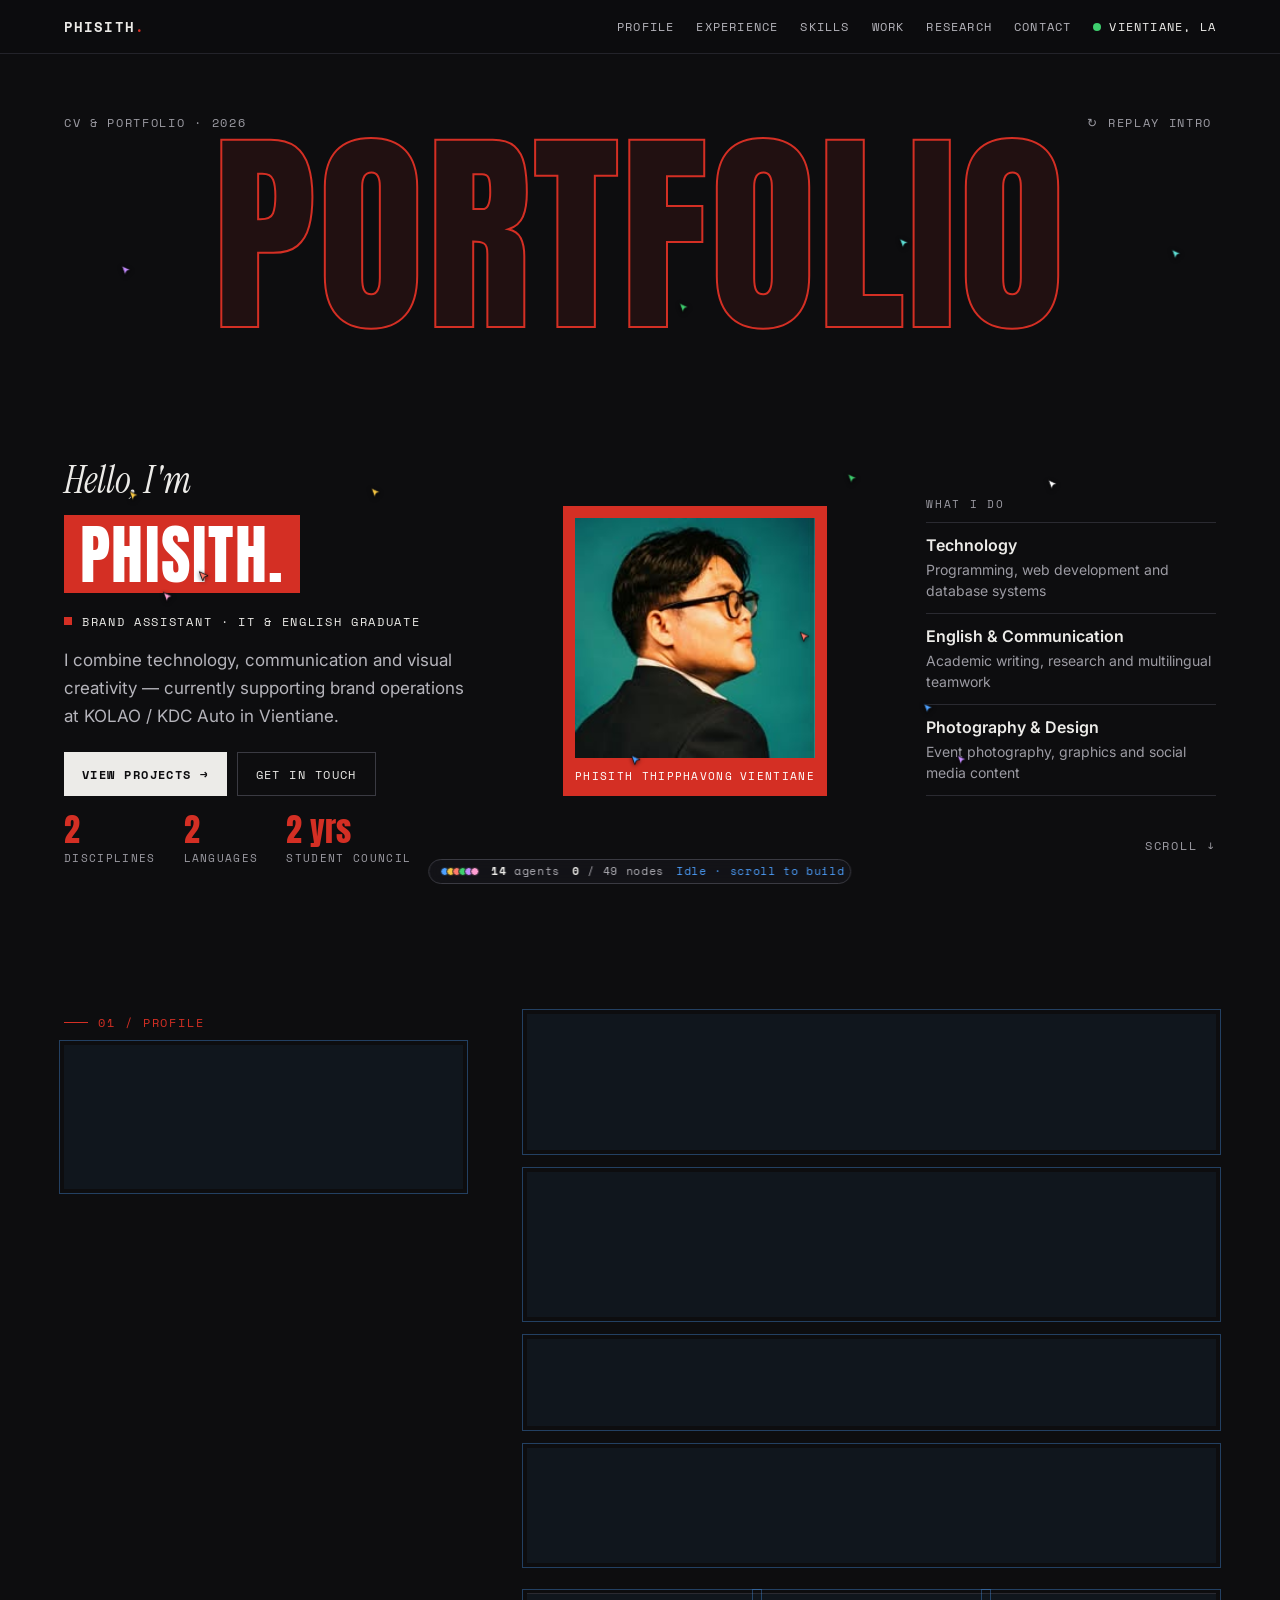
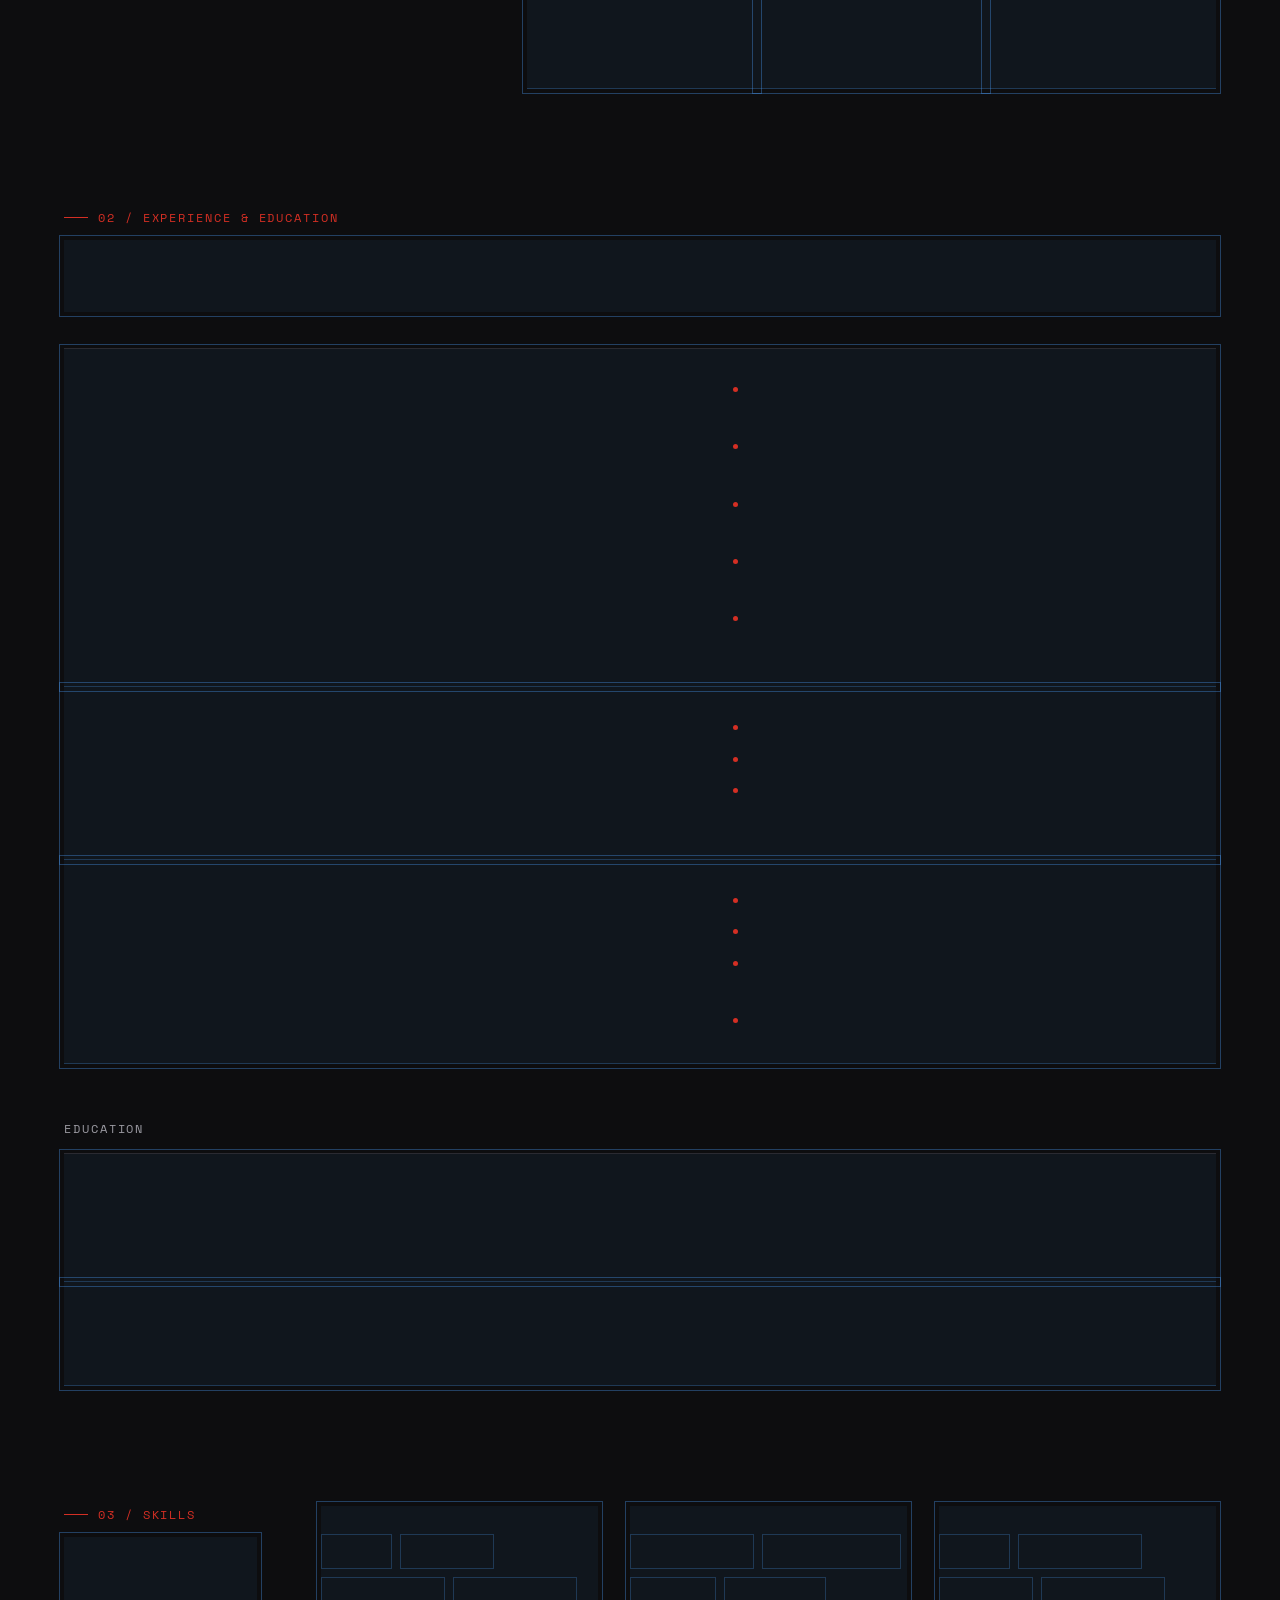
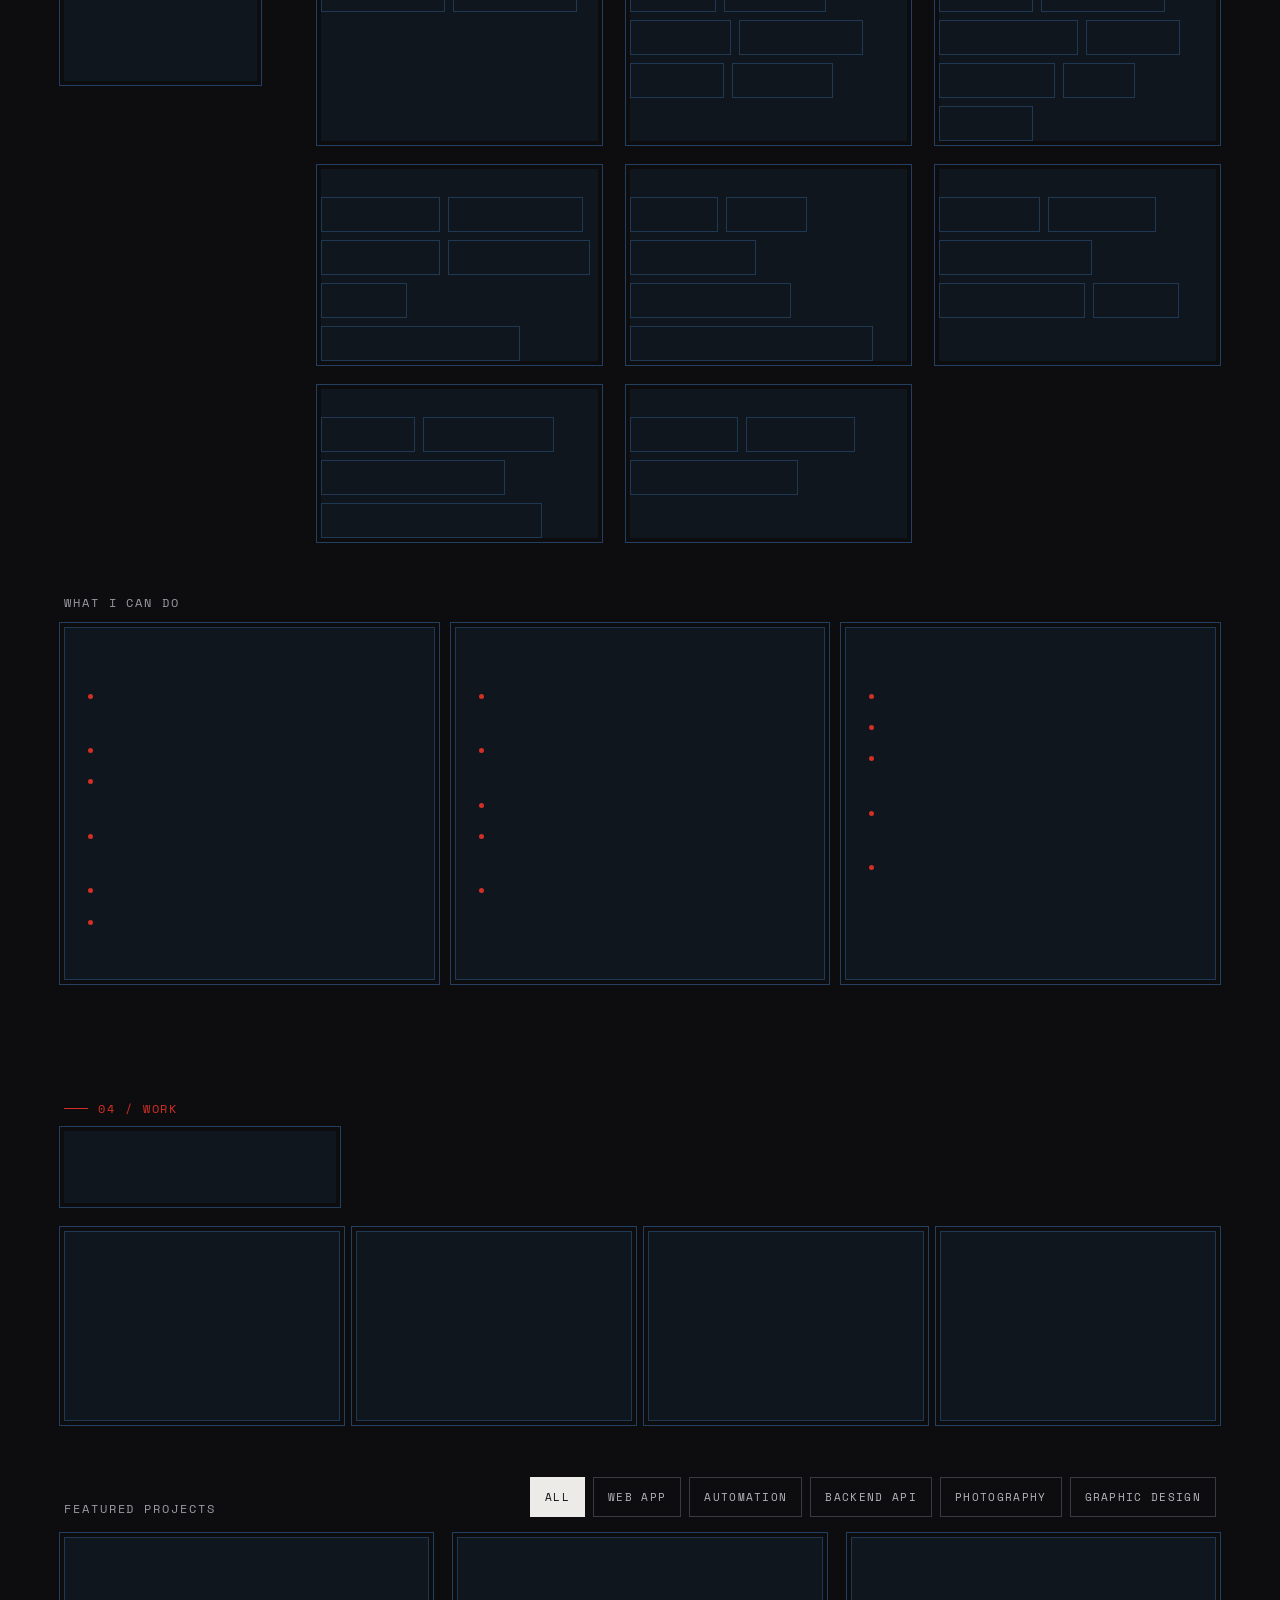
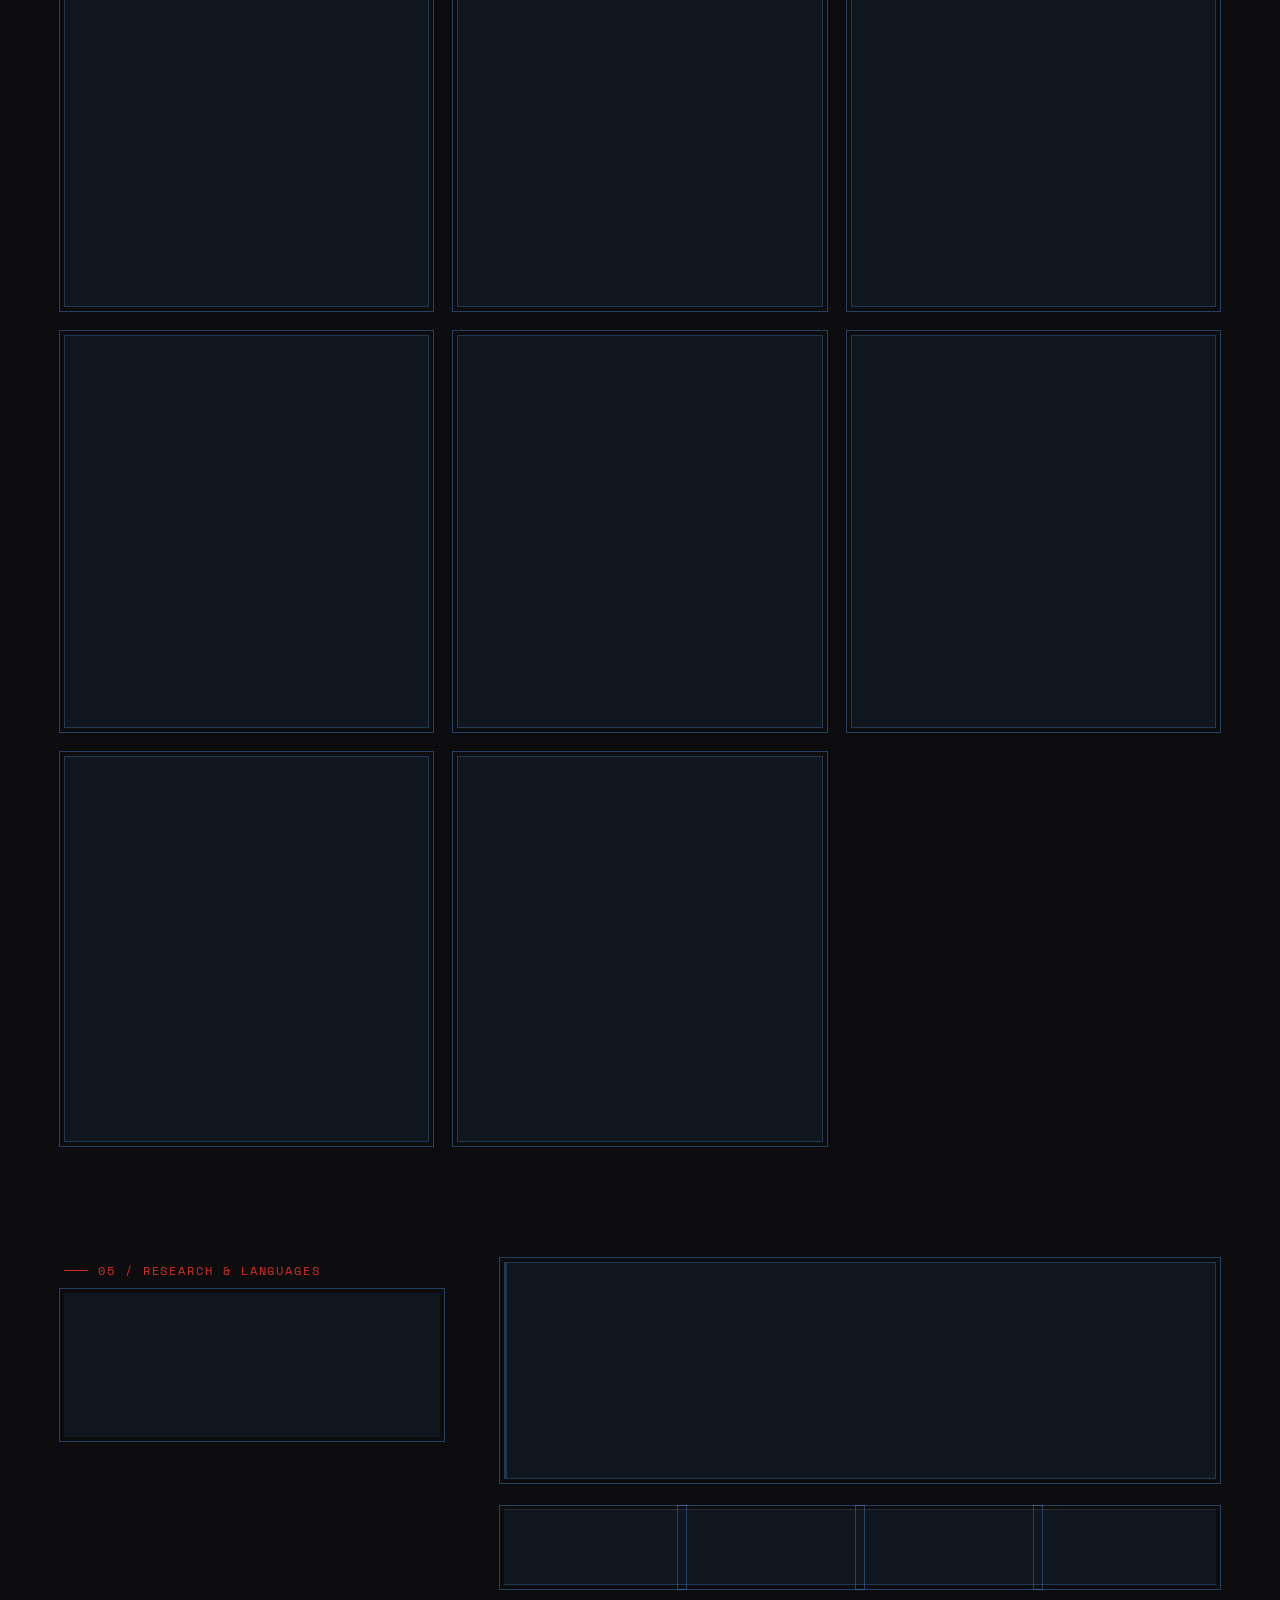
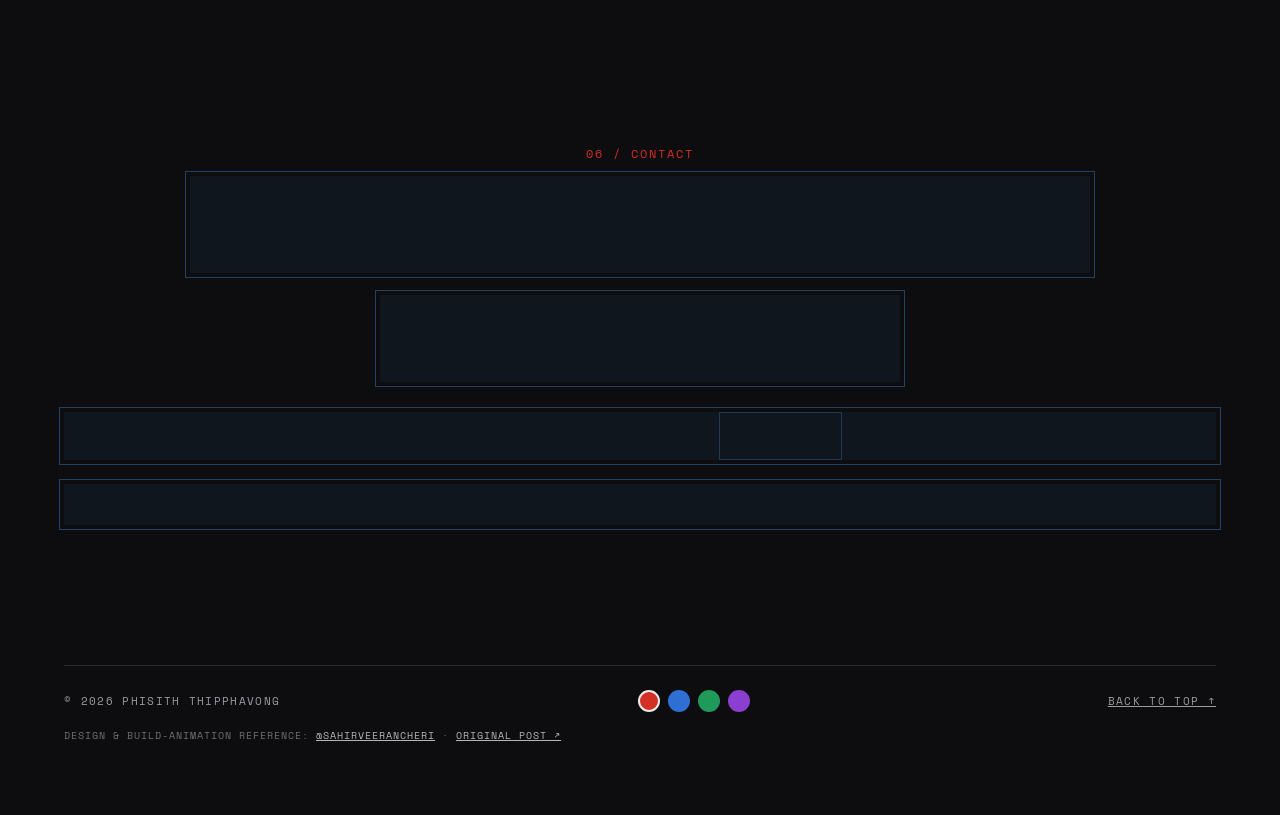
==== index.html @ 9143d172 "Add DuayChai Station POS to the developer page Live demo + GitHub buttons and a screenshot on projec" ====
<!DOCTYPE html>
<html lang="en">
<head>
<meta charset="utf-8">
<meta name="viewport" content="width=device-width, initial-scale=1">
<title>Portfolio — Phisith Thipphavong</title>
<meta name="description" content="CV and portfolio of Phisith Thipphavong — Brand Assistant at KOLAO / KDC Auto with a background in Information Technology, English (EFL), photography and graphic design.">
<link rel="canonical" href="https://kiml3ank.github.io/portfolio/">
<link rel="icon" href="images/favicon.svg" type="image/svg+xml">
<meta name="theme-color" content="#0d0d0f">
<!-- Link preview (Facebook, Instagram, Messenger, WhatsApp, LinkedIn, X) -->
<meta property="og:type" content="website">
<meta property="og:site_name" content="Phisith Thipphavong — Portfolio">
<meta property="og:title" content="Portfolio — Phisith Thipphavong">
<meta property="og:description" content="CV and portfolio of Phisith Thipphavong — Brand Assistant at KOLAO / KDC Auto with a background in Information Technology, English (EFL), photography and graphic design.">
<meta property="og:url" content="https://kiml3ank.github.io/portfolio/">
<meta property="og:image" content="https://kiml3ank.github.io/portfolio/images/og-image.jpg">
<meta property="og:image:width" content="1200">
<meta property="og:image:height" content="630">
<meta property="og:image:alt" content="Phisith Thipphavong — CV and portfolio">
<meta name="twitter:card" content="summary_large_image">
<link rel="preconnect" href="https://fonts.googleapis.com">
<link rel="preconnect" href="https://fonts.gstatic.com" crossorigin>
<link href="https://fonts.googleapis.com/css2?family=Anton&family=Instrument+Serif:ital@1&family=Inter:wght@400;500;600&family=Space+Mono:wght@400;700&display=swap" rel="stylesheet">
<link rel="stylesheet" href="css/style.css?v=4">
<link rel="stylesheet" href="css/pages.css?v=4">
<link rel="stylesheet" href="css/icons.css?v=4">
<link rel="stylesheet" href="css/build-animation.css?v=4">
</head>
<body>
<a class="skip" href="#about">Skip to content</a>

<!-- NAV -->
<nav aria-label="Sections">
  <div class="nav-in">
    <a href="#top" class="brand">PHISITH<span>.</span></a>
    <button class="menu-btn" aria-expanded="false" aria-controls="navlinks">MENU ☰</button>
    <div class="nav-links" id="navlinks">
      <a href="#about">Profile</a>
      <a href="#experience">Experience</a>
      <a href="#skills">Skills</a>
      <a href="#work">Work</a>
      <a href="#research">Research</a>
      <a href="#contact">Contact</a>
      <span class="status"><i></i>Vientiane, LA</span>
    </div>
  </div>
</nav>

<main>

<!-- HERO -->
<header id="top" class="hero" data-intro="5">
  <div class="bigword" aria-hidden="true">PORTFOLIO</div>
  <div class="loader" aria-hidden="true"><div class="ring" id="ring"></div><p>INITIALISING…</p></div>
  <div id="cursors" aria-hidden="true"></div>

  <div class="hero-top">
    <span>CV &amp; PORTFOLIO · <span id="year">[YEAR]</span></span>
    <button type="button" class="ghost-btn" id="replay">↻ REPLAY INTRO</button>
  </div>

  <div class="hero-grid">
    <div class="col-intro">
      <div class="sketch" aria-hidden="true"><b>Intro · 400 × auto</b><i></i><i></i><i></i><i></i></div>
      <div class="intro">
        <p class="hello">Hello, I'm</p>
        <h1>Phisith.</h1>
        <p class="role"><i></i>BRAND ASSISTANT · IT &amp; ENGLISH GRADUATE</p>
        <p class="lede">I combine technology, communication and visual creativity — currently supporting brand operations at KOLAO / KDC Auto in Vientiane.</p>
        <div class="btns">
          <a href="#work" class="btn btn-solid">VIEW PROJECTS →</a>
          <a href="#contact" class="btn btn-line">GET IN TOUCH</a>
        </div>
      </div>
    </div>

    <div class="col-photo">
      <div class="sketch" aria-hidden="true"><b>Portrait · 4:5</b><i></i><i></i><i></i><i></i></div>
      <div class="photo">
        <!-- Portrait: images/me.jpg. With JavaScript on, the 5 strips become slices of this photo and slide in to assemble it. -->
        <div class="photo-frame">
          <img src="images/me.jpg" alt="Portrait of Phisith Thipphavong" width="206" height="206">
          <div class="strip" style="top:0%;transition-delay:0s"></div>
          <div class="strip" style="top:20%;transition-delay:.07s"></div>
          <div class="strip" style="top:40%;transition-delay:.14s"></div>
          <div class="strip" style="top:60%;transition-delay:.21s"></div>
          <div class="strip" style="top:80%;transition-delay:.28s"></div>
          <span class="photo-label">PHISITH</span>
        </div>
        <p class="photo-cap"><span>PHISITH THIPPHAVONG</span><span>VIENTIANE</span></p>
      </div>
    </div>

    <div class="col-side">
      <div class="sketch" aria-hidden="true"><b>Disciplines · 3</b><i></i><i></i><i></i><i></i></div>
      <div class="side">
        <p class="kicker">WHAT I DO</p>
        <div class="svc"><p>Technology</p><p>Programming, web development and database systems</p></div>
        <div class="svc"><p>English &amp; Communication</p><p>Academic writing, research and multilingual teamwork</p></div>
        <div class="svc"><p>Photography &amp; Design</p><p>Event photography, graphics and social media content</p></div>
      </div>
    </div>
  </div>

  <div class="ticker">
    <div class="stats">
      <div><b data-count="3">3</b><span>DISCIPLINES</span></div>
      <div><b data-count="4">4</b><span>LANGUAGES</span></div>
      <div><b data-count="3" data-suffix=" yrs">3 yrs</b><span>STUDENT COUNCIL</span></div>
    </div>
    <a href="#about" class="scroll">SCROLL ↓</a>
  </div>
</header>

<!-- 01 PROFILE -->
<section id="about">
  <div class="frame" aria-hidden="true"><b>Building · Profile</b></div>
  <div class="split">
    <div>
      <p class="eyebrow"><i></i>01 / PROFILE</p>
      <h2>Professional<br>profile</h2>
    </div>
    <div class="about-body">
      <p class="bi big">A multidisciplinary graduate with an academic background in Information Technology and English as a Foreign Language (EFL), combining technical knowledge, communication abilities and creative skills.</p>
      <p class="bi small">I have knowledge and practical experience in programming, web development, database management and software technologies, alongside experience in brand operations, business reporting and cross-departmental coordination. I'm currently a Brand Assistant at KOLAO / KDC Auto, supporting brand activities, report preparation, promotional campaigns and departmental communication.</p>
      <p class="bi small">I'm driven by curiosity and a desire to keep discovering new paths. From student council work to an international internship in Vietnam, I thrive in new environments and I'm open to new roles and challenges beyond traditional IT paths.</p>
      <p class="bi small">I'm also experienced in photography, graphic design and digital content creation through university student organisation work. Adaptable, analytical, creative and detail-oriented, I bring technology, communication and visual creativity together to support organisational goals and business development.</p>
      <div class="facts">
        <div class="bi"><p>BASED IN</p><p>Vientiane, Laos</p></div>
        <div class="bi"><p>LANGUAGES</p><p>Lao · Thai · English · Vietnamese</p></div>
        <div class="bi"><p>CURRENTLY</p><p>Brand Assistant, KOLAO</p></div>
      </div>
    </div>
  </div>
</section>

<!-- 02 EXPERIENCE & EDUCATION -->
<section id="experience">
  <div class="frame" aria-hidden="true"><b>Building · Experience</b></div>
  <p class="eyebrow"><i></i>02 / EXPERIENCE &amp; EDUCATION</p>
  <h2>Experience</h2>
  <div class="jobs">
    <article class="bi job">
      <p class="when">OCT 2026 — NOW</p>
      <div><h3>Brand Assistant</h3><p class="place">KOLAO / KDC Auto · City T2, Vientiane</p></div>
      <ul class="note">
        <li>Prepare brand reports, Excel spreadsheets and business documentation to support department operations.</li>
        <li>Coordinate with sales teams and other departments to support brand-related activities.</li>
        <li>Help plan and run promotional activities, marketing campaigns and brand events.</li>
        <li>Support cross-functional collaboration so department activities run smoothly.</li>
        <li>Organise and maintain brand information for reporting and daily operations.</li>
      </ul>
    </article>
    <article class="bi job">
      <p class="when">FEB 2026 — APR 2026<br>3 MONTHS</p>
      <div><h3>F&amp;B Intern — Waiter</h3><p class="place">F&amp;B Department · Meliá Vinpearl Quang Binh, Vietnam</p></div>
      <ul class="note">
        <li>Assisted with daily restaurant and buffet operations.</li>
        <li>Worked with team members during busy service periods.</li>
        <li>Communicated with customers and supported day-to-day operations.</li>
      </ul>
    </article>
    <article class="bi job">
      <p class="when">2023 — 2026</p>
      <div><h3>Media Team — Student Council</h3><p class="place">Quang Binh University</p></div>
      <ul class="note">
        <li>Took part in Student Council activities for three years.</li>
        <li>Photographed university events and activities.</li>
        <li>Designed graphics and posts for the Student Council Facebook page.</li>
        <li>Worked with other members to prepare content for students.</li>
      </ul>
    </article>
  </div>

  <p class="sub-eyebrow">EDUCATION</p>
  <div class="jobs">
    <article class="bi job">
      <p class="when">2022 — 2026</p>
      <div><h3>Bachelor of English as a Foreign Language</h3><p class="place">Quang Binh University · GPA 3.35</p></div>
      <p class="note">English communication, academic writing, research and presentation. Graduation thesis on willingness to communicate and classroom interaction.</p>
    </article>
    <article class="bi job">
      <p class="when">2023 — 2027</p>
      <div><h3>Bachelor of Information Technology (IT)</h3><p class="place">Quang Binh University · in progress</p></div>
      <p class="note">Software development, programming, web technologies and database systems.</p>
    </article>
  </div>
</section>

<!-- 03 SKILLS (no levels — just what I know and can do) -->
<section id="skills">
  <div class="frame" aria-hidden="true"><b>Building · Skills</b></div>
  <div class="split">
    <div>
      <p class="eyebrow"><i></i>03 / SKILLS</p>
      <h2>What I<br>know</h2>
    </div>
    <div class="skill-groups">
      <div class="bi sgroup" data-label="skills"><p class="sg-title">PROGRAMMING</p><div class="chips"><span data-icon="cpp">C++</span><span data-icon="python">Python</span><span data-icon="javascript">JavaScript</span><span data-icon="typescript">TypeScript</span></div></div>
      <div class="bi sgroup" data-label="skills"><p class="sg-title">WEB DEVELOPMENT</p><div class="chips"><span data-icon="html">HTML / CSS</span><span data-icon="tailwind">Tailwind CSS</span><span data-icon="react">React</span><span data-icon="next">Next.js</span><span data-icon="node">Node.js</span><span data-icon="express">Express.js</span><span data-icon="django">Django</span><span data-icon="fastapi">FastAPI</span></div></div>
      <div class="bi sgroup" data-label="skills"><p class="sg-title">DATABASE &amp; TOOLS</p><div class="chips"><span data-icon="db">SQL</span><span data-icon="postgresql">PostgreSQL</span><span data-icon="prisma">Prisma</span><span data-icon="sqlalchemy">SQLAlchemy</span><span data-icon="github">Git / GitHub</span><span data-icon="docker">Docker</span><span data-icon="api">REST APIs</span><span data-icon="jwt">JWT</span><span data-icon="pytest">pytest</span></div></div>
      <div class="bi sgroup" data-label="skills"><p class="sg-title">CREATIVE</p><div class="chips"><span data-badge="Ps" style="--brand:#31a8ff">Photoshop</span><span data-badge="Ai" style="--brand:#ff9a00">Illustrator</span><span data-badge="Lr" style="--brand:#31a8ff">Lightroom</span><span data-badge="Pr" style="--brand:#9999ff">Premiere Pro</span><span data-icon="canva">Canva</span><span data-icon="camera">Photography / camera</span></div></div>
      <div class="bi sgroup" data-label="skills"><p class="sg-title">OFFICE &amp; BUSINESS</p><div class="chips"><span data-badge="X" style="--brand:#21a366">Excel</span><span data-badge="W" style="--brand:#2b7cd3">Word</span><span data-badge="P" style="--brand:#d35230">PowerPoint</span><span data-icon="chart">Brand reporting</span><span data-icon="python">Report automation (Python)</span></div></div>
      <div class="bi sgroup" data-label="skills"><p class="sg-title">PEOPLE &amp; BUSINESS</p><div class="chips"><span>Management</span><span>Negotiation</span><span>Critical thinking</span><span>Customer service</span><span>Teamwork</span></div></div>
      <div class="bi sgroup" data-label="skills"><p class="sg-title">AI TOOLS</p><div class="chips"><span data-icon="claude">Claude</span><span data-icon="claude">Claude Code</span><span data-icon="ai">Prompt engineering</span><span data-icon="ai">AI-assisted development</span></div></div>
      <div class="bi sgroup" data-label="skills"><p class="sg-title">INTERESTS</p><div class="chips"><span>POS systems</span><span>ERP systems</span><span>Business automation</span></div></div>
    </div>
  </div>

  <p class="sub-eyebrow">WHAT I CAN DO</p>
  <div class="cando">
    <div class="bi" data-label="list">
      <h3>Technology</h3>
      <ul>
        <li>Build frontend and backend web applications</li>
        <li>Design databases and write SQL queries</li>
        <li>Work with client-server architecture and REST APIs</li>
        <li>Plan applications, design features and solve problems</li>
        <li>Apply technology to business operations</li>
        <li>Use AI tools (Claude, Claude Code) to plan, build and review code</li>
      </ul>
    </div>
    <div class="bi" data-label="list">
      <h3>English &amp; Communication</h3>
      <ul>
        <li>Communicate clearly in English, in speech and in writing</li>
        <li>Do academic writing, research and information analysis</li>
        <li>Present and report on findings</li>
        <li>Write English documentation and professional correspondence</li>
        <li>Work across cultures and teams</li>
      </ul>
    </div>
    <div class="bi" data-label="list">
      <h3>Photography &amp; Design</h3>
      <ul>
        <li>Photograph events and activities</li>
        <li>Compose and frame shots that tell a story</li>
        <li>Design graphics for social media and promotions</li>
        <li>Create digital content and visual communication</li>
        <li>Edit and post-process photos</li>
      </ul>
    </div>
  </div>
</section>

<!-- 04 WORK: links to the work pages + featured projects (edit in js/content.js) -->
<section id="work">
  <div class="frame" aria-hidden="true"><b>Building · Work</b></div>
  <div class="work-head">
    <div>
      <p class="eyebrow"><i></i>04 / WORK</p>
      <h2>My work</h2>
    </div>
  </div>
  <div class="areas">
    <a class="bi area" href="dev.html" data-label="page"><span class="area-num">01</span><b>Developer</b><span class="area-note">Web apps, APIs &amp; automation</span><span class="area-go">OPEN PAGE →</span></a>
    <a class="bi area" href="graphic.html" data-label="page"><span class="area-num">02</span><b>Graphic design</b><span class="area-note">Social media graphics &amp; posts</span><span class="area-go">OPEN PAGE →</span></a>
    <a class="bi area" href="photography.html" data-label="page"><span class="area-num">03</span><b>Photography</b><span class="area-note">Events, people &amp; activities</span><span class="area-go">OPEN PAGE →</span></a>
    <a class="bi area" href="barista.html" data-label="page"><span class="area-num">04</span><b>Barista</b><span class="area-note">Coffee &amp; drinks</span><span class="area-go">OPEN PAGE →</span></a>
  </div>
  <div class="work-head work-head-sub">
    <p class="sub-eyebrow">FEATURED PROJECTS</p>
    <div class="filters" role="group" aria-label="Filter projects" id="filters"></div>
  </div>
  <div class="projects" id="projects"></div>
</section>

<!-- 05 RESEARCH & LANGUAGES -->
<section id="research">
  <div class="frame" aria-hidden="true"><b>Building · Research</b></div>
  <div class="split">
    <div>
      <p class="eyebrow"><i></i>05 / RESEARCH &amp; LANGUAGES</p>
      <h2>Research<br>&amp; languages</h2>
    </div>
    <div class="about-body">
      <article class="bi thesis" data-label="research">
        <p class="sg-title">UNDERGRADUATE RESEARCH · QUANG BINH UNIVERSITY</p>
        <h3>An Investigation into the Relationship between Willingness to Communicate and Classroom Interaction among English-majored Students at Quang Binh University</h3>
        <p>Research focus: English communication, student participation and classroom interaction.</p>
      </article>
      <div class="facts langs">
        <div class="bi"><p>LAO</p><p>Native</p></div>
        <div class="bi"><p>THAI</p><p>Fluent</p></div>
        <div class="bi"><p>ENGLISH</p><p>Conversational</p></div>
        <div class="bi"><p>VIETNAMESE</p><p>Conversational</p></div>
      </div>
    </div>
  </div>
</section>

<!-- 06 CONTACT -->
<section id="contact" class="contact">
  <div class="frame" aria-hidden="true"><b>Building · Contact</b></div>
  <p class="eyebrow">06 / CONTACT</p>
  <h2>Let's work <span class="hl">together</span></h2>
  <p class="bi lead">Open to roles and projects in technology, brand and communication, creative work and hospitality. I'd love to hear from you.</p>
  <div class="mail-row bi" data-label="cta">
    <a class="mail" id="mail" href="mailto:Kimbank258@gmail.com">
      <svg aria-hidden="true" width="18" height="18" viewBox="0 0 24 24" fill="none" stroke="currentColor" stroke-width="2" stroke-linecap="round" stroke-linejoin="round"><rect x="3" y="5" width="18" height="14" rx="2"/><path d="M3 7l9 6 9-6"/></svg>
      <span class="mail-text">KIMBANK258@GMAIL.COM</span></a>
    <button type="button" class="copy" id="copy">COPY EMAIL</button>
  </div>
  <div class="bi socials">
    <a href="tel:+8562098308033">+856 20 9830 8033</a>
    <a href="https://github.com/Kiml3ank" target="_blank" rel="noopener">GITHUB ↗</a>
  </div>
</section>

<footer>
  <span>© <span class="yr">[YEAR]</span> PHISITH THIPPHAVONG</span>
  <div class="swatches" role="group" aria-label="Accent colour" id="swatches"></div>
  <a href="#top">BACK TO TOP ↑</a>
  <p class="credit">Design &amp; build-animation reference:
    <a href="https://www.instagram.com/sahirveerancheri/" target="_blank" rel="noopener">@sahirveerancheri</a> ·
    <a href="https://www.instagram.com/p/DfWWldaTQTz/" target="_blank" rel="noopener">original post ↗</a></p>
</footer>
</main>

<dialog id="modal" aria-labelledby="m-title">
  <button class="modal-close" id="m-close" aria-label="Close">✕</button>
  <div class="thumb modal-thumb" id="m-thumb">[PROJECT IMAGE]</div>
  <div class="modal-body">
    <span class="kind mono" id="m-kind" style="font-size:11px;letter-spacing:.12em;color:var(--muted)"></span>
    <h3 id="m-title"></h3>
    <p id="m-desc"></p>
    <div class="chips m-stack" id="m-stack"></div>
    <a class="btn btn-line" id="m-link" href="#" target="_blank" rel="noopener">VIEW PROJECT ↗</a>
  </div>
</dialog>

<div class="toast" id="toast" role="status" aria-live="polite"></div>

<script src="js/content.js?v=4" defer></script>
<script src="js/main.js?v=4" defer></script>
</body>
</html>
---- css/style.css ----
/* Site styles: layout, typography, hero intro, sections, modal */
:root{
  --accent:#d42f24;
  --bg:#0d0d0f; --bg-2:#141418; --bg-3:#1d1d23;
  --line:#2a2a31; --line-2:#23232a; --line-3:#3a3a42;
  --text:#ecebe8; --text-2:#b5b4bb; --muted:#9c9ba3;
  --blue:#4ea1ff; --yellow:#f5c542;
  --mono:'Space Mono',ui-monospace,monospace;
  --display:'Anton','Impact',sans-serif;
  --serif:'Instrument Serif',Georgia,serif;
  --ease:cubic-bezier(.2,.8,.2,1);
}
*{box-sizing:border-box}
html{scroll-behavior:smooth}
body{margin:0;background:var(--bg);color:var(--text);font-family:'Inter',system-ui,sans-serif;overflow-x:hidden;-webkit-font-smoothing:antialiased}
a{color:var(--text)} a:hover{color:#fff}
:focus-visible{outline:2px solid var(--blue);outline-offset:3px}
.mono{font-family:var(--mono)}
.skip{position:absolute;left:-9999px;top:8px;z-index:100;background:var(--text);color:var(--bg);padding:10px 14px;font-family:var(--mono);font-size:12px}
.skip:focus{left:12px}

@keyframes spin{to{transform:rotate(360deg)}}
@keyframes blink{50%{opacity:.25}}

/* ---------- NAV ---------- */
nav{position:sticky;top:0;z-index:50;background:rgba(13,13,15,.85);backdrop-filter:blur(10px);-webkit-backdrop-filter:blur(10px);border-bottom:1px solid var(--line-2)}
.nav-in{max-width:1200px;margin:0 auto;padding:4px 24px;display:flex;justify-content:space-between;align-items:center;gap:4px 20px}
.brand{font-family:var(--mono);font-size:14px;font-weight:700;letter-spacing:.08em;text-decoration:none;padding:12px 0}
.brand span{color:var(--accent)}
.nav-links{display:flex;align-items:center;gap:0 22px;font-family:var(--mono);font-size:12px;letter-spacing:.1em;text-transform:uppercase}
.nav-links a{padding:12px 0;text-decoration:none;color:var(--text-2);border-bottom:1px solid transparent;transition:color .2s,border-color .2s}
.nav-links a.active{color:var(--text);border-bottom-color:var(--accent)}
.status{display:inline-flex;align-items:center;gap:8px;color:var(--text)}
.status i{width:8px;height:8px;border-radius:50%;background:#3ecf6e;animation:blink 1.6s ease-in-out infinite}
.menu-btn{display:none;min-height:44px;background:none;border:0;color:var(--text);font-family:var(--mono);font-size:12px;letter-spacing:.12em;cursor:pointer;padding:8px 0}
@media (max-width:760px){
  .menu-btn{display:block}
  .nav-links{display:none;position:absolute;left:0;right:0;top:100%;flex-direction:column;align-items:flex-start;gap:0;padding:8px 24px 16px;background:rgba(13,13,15,.97);border-bottom:1px solid var(--line-2)}
  .nav-links.open{display:flex}
  .nav-links a{width:100%}
  .status{padding:12px 0}
}

main{max-width:1200px;margin:0 auto;padding:0 24px 72px;display:flex;flex-direction:column;gap:120px}
@media (max-width:600px){main{padding:0 16px 56px;gap:88px}.nav-in{padding:4px 16px}}

/* ---------- HERO ---------- */
.hero{position:relative;min-height:clamp(600px,calc(100vh - 60px),900px);margin:0 -24px;padding:28px 24px;display:flex;flex-direction:column;gap:18px;overflow:hidden;background:var(--bg);transition:background-color .7s ease}
@media (max-width:600px){.hero{margin:0 -16px;padding:28px 16px}}
.hero[data-intro="2"]{background:#1c1c21}
.bigword{position:absolute;top:84px;left:0;right:0;text-align:center;font-family:var(--display);font-size:clamp(88px,17vw,250px);line-height:.9;letter-spacing:.01em;color:rgba(212,47,36,.10);-webkit-text-stroke:2px var(--accent);pointer-events:none;transition:opacity .9s ease,transform 1s var(--ease)}
.loader{position:absolute;inset:0;z-index:5;background:var(--bg);display:flex;flex-direction:column;gap:22px;align-items:center;justify-content:center;transition:opacity .5s ease;pointer-events:none;opacity:0}
.hero[data-intro="0"] .loader,.hero[data-intro="1"] .loader{opacity:1}
.ring{position:relative;width:2px;height:2px;animation:spin 2.4s linear infinite}
.ring span{position:absolute;left:-3px;top:-3px;width:6px;height:6px;border-radius:50%;transition:transform 1s var(--ease)}
.loader p{font-family:var(--mono);font-size:12px;letter-spacing:.2em;color:var(--muted);margin:40px 0 0}
.cursor{position:absolute;z-index:6;display:flex;align-items:flex-start;gap:2px;pointer-events:none;opacity:0;transition:left .7s var(--ease),top .7s var(--ease),opacity .3s ease}
.hero[data-intro="2"] .cursor,.hero[data-intro="3"] .cursor,.hero[data-intro="4"] .cursor{opacity:1}
.cursor span{margin-top:11px;font-family:var(--mono);font-size:10px;letter-spacing:.06em;color:var(--bg);padding:2px 6px;border-radius:3px}
.hero-top{position:relative;z-index:3;display:flex;justify-content:space-between;align-items:center;gap:12px;flex-wrap:wrap;font-family:var(--mono);font-size:12px;letter-spacing:.14em;color:var(--muted)}
.ghost-btn{min-height:44px;font-family:var(--mono);font-size:12px;letter-spacing:.14em;background:transparent;color:var(--muted);border:0;padding:8px 4px;cursor:pointer}
.ghost-btn:hover{color:var(--text)}
.hero-grid{position:relative;flex:1 1 auto;display:flex;flex-wrap:wrap;gap:32px 40px;align-items:flex-end;justify-content:space-between;padding-top:clamp(96px,calc(15.3vw + 18px),246px)}
.sketch{position:absolute;inset:-10px;z-index:2;border:1.5px solid var(--blue);background:rgba(78,161,255,.06);pointer-events:none;opacity:0;transition:opacity .5s ease}
.hero[data-intro="2"] .sketch,.hero[data-intro="3"] .sketch,.hero[data-intro="4"] .sketch{opacity:1}
.sketch>b{position:absolute;top:-20px;left:-1px;font:400 10px/1.4 var(--mono);letter-spacing:.08em;background:var(--blue);color:var(--bg);padding:2px 6px}
.sketch>i{position:absolute;width:7px;height:7px;background:var(--bg);border:1.5px solid var(--blue)}
.sketch>i:nth-of-type(1){left:-5px;top:-5px}.sketch>i:nth-of-type(2){right:-5px;top:-5px}
.sketch>i:nth-of-type(3){left:-5px;bottom:-5px}.sketch>i:nth-of-type(4){right:-5px;bottom:-5px}
.col-intro{position:relative;flex:1 1 300px;min-width:0;max-width:400px}
.col-photo{position:relative;flex:0 1 264px;min-width:220px;margin:0 auto}
.col-side{position:relative;flex:1 1 230px;min-width:0;max-width:290px}
.intro{display:flex;flex-direction:column;gap:16px;transition:opacity .7s ease,transform .8s var(--ease)}
.hello{margin:0;font-family:var(--serif);font-style:italic;font-size:38px;line-height:1}
h1{margin:0;align-self:flex-start;font-family:var(--display);font-weight:400;font-size:clamp(40px,5vw,64px);line-height:1;letter-spacing:.02em;text-transform:uppercase;background:var(--accent);color:#fff;padding:8px 16px 6px;transition:clip-path .9s steps(14) .15s}
.role{margin:4px 0 0;display:flex;align-items:center;gap:10px;font-family:var(--mono);font-size:12px;letter-spacing:.14em}
.role i{width:8px;height:8px;background:var(--accent)}
.lede{margin:0;font-size:17px;line-height:1.65;color:var(--text-2)}
.btns{display:flex;flex-wrap:wrap;gap:10px;margin-top:6px}
.btn{display:inline-flex;align-items:center;gap:8px;min-height:44px;font-family:var(--mono);font-size:12px;letter-spacing:.12em;text-decoration:none;padding:10px 18px;transition:transform .2s ease,background-color .2s}
.btn:hover{transform:translateY(-2px)}
.btn-solid{background:var(--text);color:var(--bg);font-weight:700}.btn-solid:hover{color:var(--bg);background:#fff}
.btn-line{color:var(--text);border:1px solid var(--line-3)}.btn-line:hover{border-color:var(--text)}
.photo{position:relative;background:var(--accent);padding:12px;transition:opacity .4s ease,transform .7s cubic-bezier(.34,1.4,.64,1)}
.photo-frame{position:relative;aspect-ratio:1/1;overflow:hidden;background:var(--bg-3)} /* square = same shape as the portrait, so no part is cropped */
.photo-frame img{position:absolute;inset:0;width:100%;height:100%;object-fit:cover;object-position:60% 20%}
.strip{position:absolute;left:0;right:0;height:20.5%;background:#1a1a1f;background-image:repeating-linear-gradient(45deg,rgba(255,255,255,.03) 0 10px,transparent 10px 20px);transition:transform .6s var(--ease),opacity .4s ease}
.photo-label{position:absolute;inset:0;display:flex;align-items:center;justify-content:center;font-family:var(--mono);font-size:12px;letter-spacing:.12em;color:var(--muted);transition:opacity .4s ease .6s}
.photo-cap{margin:10px 0 0;display:flex;justify-content:space-between;font-family:var(--mono);font-size:11px;letter-spacing:.12em;color:#fff}
.side{transition:opacity .7s ease,transform .8s var(--ease)}
.kicker{margin:0 0 10px;font-family:var(--mono);font-size:11px;letter-spacing:.16em;color:var(--muted)}
.svc{border-top:1px solid var(--line);padding:12px 0}.svc:last-child{border-bottom:1px solid var(--line)}
.svc p{margin:0;font-size:16px;font-weight:600}.svc p+p{margin-top:4px;font-size:14px;line-height:1.5;color:var(--muted);font-weight:400}
.ticker{position:relative;display:flex;flex-wrap:wrap;justify-content:space-between;align-items:flex-end;gap:16px;transition:opacity .7s ease .2s,transform .8s var(--ease) .2s}
.stats{display:flex;flex-wrap:wrap;gap:28px}
.stats b{display:block;font-family:var(--display);font-weight:400;font-size:32px;line-height:1;color:var(--accent)}
.stats span{display:block;margin-top:4px;font-family:var(--mono);font-size:11px;letter-spacing:.12em;color:var(--muted)}
.scroll{font-family:var(--mono);font-size:12px;letter-spacing:.16em;color:var(--muted);text-decoration:none;padding:12px 0}

/* intro hidden states (stages 0..5) */
.hero:not([data-intro="3"]):not([data-intro="4"]):not([data-intro="5"]) .bigword{opacity:0;transform:translateY(70px)}
.hero:not([data-intro="3"]):not([data-intro="4"]):not([data-intro="5"]) .intro{opacity:0;transform:translateY(20px)}
.hero:not([data-intro="3"]):not([data-intro="4"]):not([data-intro="5"]) h1{clip-path:inset(0 100% 0 0)}
.hero:not([data-intro="4"]):not([data-intro="5"]) .photo{opacity:0;transform:scale(.96)}
.hero:not([data-intro="4"]):not([data-intro="5"]) .photo-label{opacity:0}
.hero:not([data-intro="4"]):not([data-intro="5"]) .strip{opacity:0}
.hero:not([data-intro="4"]):not([data-intro="5"]) .strip:nth-child(odd){transform:translateX(-110%)}
.hero:not([data-intro="4"]):not([data-intro="5"]) .strip:nth-child(even){transform:translateX(110%)}
.hero:not([data-intro="5"]) .side{opacity:0;transform:translateX(24px)}
.hero:not([data-intro="5"]) .ticker{opacity:0;transform:translateY(16px)}
/* photo set: the strips are slices of the photo (set by main.js), the <img> stays for screen readers */
.photo-frame.has-img img{opacity:0}
.photo-frame.has-img .photo-label{display:none}
.photo-frame.has-img .strip{background-color:transparent;background-repeat:no-repeat}

.eyebrow{margin:0 0 14px;display:flex;align-items:center;gap:10px;font-family:var(--mono);font-size:12px;letter-spacing:.16em;color:var(--accent)}
.eyebrow i{width:24px;height:1px;background:var(--accent)}
h2{margin:0;font-family:var(--display);font-weight:400;font-size:clamp(44px,6vw,76px);line-height:.95;text-transform:uppercase}
.split{display:flex;flex-wrap:wrap;gap:40px 64px;align-items:flex-start}
.split>:first-child{flex:0 0 auto;max-width:100%}
.split h2{overflow-wrap:anywhere}
.split>:last-child{flex:999 1 460px;min-width:0}

.about-body{display:flex;flex-direction:column;gap:22px}
.about-body .big{margin:0;font-size:22px;line-height:1.55}
.about-body .small{margin:0;font-size:17px;line-height:1.7;color:var(--text-2)}
.facts{display:grid;grid-template-columns:repeat(auto-fit,minmax(180px,1fr));border-top:1px solid var(--line);margin-top:8px}
.facts>div{padding:16px 16px 16px 0;border-bottom:1px solid var(--line)}
.facts p{margin:0;font-family:var(--mono);font-size:11px;letter-spacing:.14em;color:var(--muted)}
.facts p+p{margin-top:6px;font-family:inherit;font-size:16px;letter-spacing:0;color:var(--text)}

.jobs{border-top:1px solid var(--line);margin-top:36px}
.job{display:flex;flex-wrap:wrap;gap:8px 32px;align-items:baseline;padding:24px 0;border-bottom:1px solid var(--line)}
.job .when{flex:0 0 160px;margin:0;font-family:var(--mono);font-size:13px;letter-spacing:.08em;color:var(--muted)}
.job>div{flex:1 1 260px;min-width:0}
.job h3{margin:0;font-size:22px;font-weight:600}
.job .place{margin:4px 0 0;font-size:15px;color:var(--accent)}
.job .note{flex:1 1 300px;min-width:0;margin:0;font-size:16px;line-height:1.6;color:var(--text-2)}

.work-head{display:flex;flex-wrap:wrap;justify-content:space-between;align-items:flex-end;gap:16px;margin-bottom:28px}
.filters{display:flex;flex-wrap:wrap;gap:8px}
.filters button{min-height:40px;font-family:var(--mono);font-size:11px;letter-spacing:.12em;background:transparent;color:var(--text-2);border:1px solid var(--line-3);padding:8px 14px;cursor:pointer}
.filters button[aria-pressed="true"]{background:var(--text);color:var(--bg);border-color:var(--text)}
.projects{display:grid;grid-template-columns:repeat(auto-fill,minmax(300px,1fr));gap:28px}
@media (max-width:380px){.projects{grid-template-columns:1fr}}
.card{display:flex;flex-direction:column;gap:14px;text-align:left;font:inherit;color:var(--text);background:var(--bg-2);border:1px solid var(--line-2);padding:12px 12px 18px;cursor:pointer;width:100%}
.card:hover{border-color:var(--line-3)}
.card:hover .thumb{transform:scale(1.01)}
.card[hidden]{display:none}
.thumb{aspect-ratio:16/10;background:var(--bg-3);background-image:repeating-linear-gradient(45deg,rgba(255,255,255,.025) 0 12px,transparent 12px 24px);display:flex;align-items:center;justify-content:center;font-family:var(--mono);font-size:12px;letter-spacing:.12em;color:var(--muted);overflow:hidden;background-size:cover;background-position:center}
.card-row{display:flex;justify-content:space-between;align-items:baseline;gap:12px;padding:0 4px}
.card-row b{font-size:20px;font-weight:600}
.card-row>span{font-family:var(--mono);font-size:12px;color:var(--accent)}
.card .kind{padding:0 4px;font-family:var(--mono);font-size:11px;letter-spacing:.12em;color:var(--muted)}

.skills{display:flex;flex-wrap:wrap;gap:10px}
/* (old flat skills list removed — see "Skills groups" below) */

.contact{text-align:center;padding:40px 0 20px}
.contact .eyebrow{justify-content:center}
.contact h2{margin:0 auto;max-width:900px;font-size:clamp(48px,8vw,110px)}
.contact h2 .hl{color:var(--accent)}
.contact .lead{margin:22px auto 0;max-width:520px;font-size:18px;line-height:1.6;color:var(--text-2)}
.mail-row{display:flex;flex-wrap:wrap;justify-content:center;gap:10px;margin-top:30px}
.mail{display:inline-flex;align-items:center;gap:10px;min-height:48px;font-family:var(--mono);font-size:13px;font-weight:700;letter-spacing:.12em;background:var(--accent);color:#fff;text-decoration:none;padding:14px 26px}
.mail:hover{color:#fff;filter:brightness(1.1)}
.copy{min-height:48px;font-family:var(--mono);font-size:12px;letter-spacing:.12em;background:transparent;color:var(--text);border:1px solid var(--line-3);padding:0 18px;cursor:pointer}
.socials{display:flex;flex-wrap:wrap;justify-content:center;gap:4px 28px;margin-top:24px;font-family:var(--mono);font-size:12px;letter-spacing:.12em}
.socials a{padding:12px 0;color:var(--text-2)}

footer{display:flex;flex-wrap:wrap;justify-content:space-between;align-items:center;gap:12px;border-top:1px solid var(--line);padding-top:24px;font-family:var(--mono);font-size:11px;letter-spacing:.12em;color:var(--muted)}
footer a{color:var(--muted)}
.swatches{display:flex;align-items:center;gap:8px}
.swatches button{width:22px;height:22px;border-radius:50%;border:2px solid transparent;cursor:pointer;padding:0}
.swatches button[aria-pressed="true"]{border-color:var(--text)}

/* ---------- MODAL ---------- */
dialog{border:1px solid var(--line-3);background:var(--bg-2);color:var(--text);padding:0;width:min(760px,calc(100vw - 32px));max-height:calc(100vh - 48px)}
dialog::backdrop{background:rgba(0,0,0,.7);backdrop-filter:blur(4px)}
.modal-thumb{aspect-ratio:16/9}
.modal-body{padding:24px}
.modal-body h3{margin:6px 0 12px;font-family:var(--display);font-weight:400;font-size:40px;text-transform:uppercase;line-height:1}
.modal-body p{line-height:1.7;color:var(--text-2);margin:0 0 14px}
.modal-close{position:absolute;top:10px;right:10px;width:44px;height:44px;background:rgba(13,13,15,.8);color:var(--text);border:1px solid var(--line-3);cursor:pointer;font-size:18px}

.toast{position:fixed;left:50%;bottom:24px;transform:translate(-50%,20px);opacity:0;background:var(--text);color:var(--bg);font-family:var(--mono);font-size:12px;letter-spacing:.1em;padding:10px 16px;transition:opacity .3s,transform .3s;pointer-events:none;z-index:100}
.toast.show{opacity:1;transform:translate(-50%,0)}

@media (prefers-reduced-motion:reduce){html{scroll-behavior:auto}*{transition:none!important;animation:none!important}}
@media print{#swarm,.hud,.frame,nav{display:none!important}}

/* Design reference credit (footer) */
footer .credit{flex:1 1 100%;margin:4px 0 0;font-size:10px;letter-spacing:.1em;color:#6f6e76;text-transform:uppercase}
footer .credit a{color:var(--text-2)}
footer .credit a:hover{color:var(--accent)}

/* ---------- CV sections ---------- */
.sub-eyebrow{margin:56px 0 0;font-family:var(--mono);font-size:12px;letter-spacing:.16em;color:var(--muted)}
.sub-eyebrow+.jobs{margin-top:16px}
ul.note{padding-left:18px}
ul.note li{margin:0 0 6px}
ul.note li::marker{color:var(--accent)}

/* Skills groups (no levels — just what I know) */
.skill-groups{display:grid;grid-template-columns:repeat(auto-fit,minmax(240px,1fr));gap:28px 32px}
.sg-title{margin:0 0 12px;font-family:var(--mono);font-size:11px;letter-spacing:.16em;color:var(--accent)}
.chips{display:flex;flex-wrap:wrap;gap:8px}
.chips>span{font-family:var(--mono);font-size:12px;letter-spacing:.04em;border:1px solid var(--line-3);padding:8px 12px}
.cando{display:grid;grid-template-columns:repeat(auto-fit,minmax(260px,1fr));gap:20px;margin-top:16px}
.cando>div{background:var(--bg-2);border:1px solid var(--line-2);padding:22px 22px 14px}
.cando h3{margin:0 0 12px;font-size:19px;font-weight:600}
.cando ul{margin:0;padding-left:18px;color:var(--text-2);font-size:15px;line-height:1.55}
.cando li{margin:0 0 8px}
.cando li::marker{color:var(--accent)}

/* Research & languages */
.thesis{background:var(--bg-2);border:1px solid var(--line-2);border-left:3px solid var(--accent);padding:22px 24px}
.thesis h3{margin:0;font-family:var(--serif);font-style:italic;font-weight:400;font-size:clamp(22px,2.4vw,28px);line-height:1.25}
.thesis p:last-child{margin:14px 0 0;font-size:15px;line-height:1.6;color:var(--text-2)}
.langs{grid-template-columns:repeat(auto-fit,minmax(140px,1fr))}

/* Project cards: tech stack as the thumbnail until a real image is added */
.thumb-stack{padding:16px;text-align:center;line-height:1.8;color:var(--text-2)}
.card-desc{margin:0;padding:0 4px;font-size:14px;line-height:1.55;color:var(--text-2)}
.m-stack{margin:0 0 18px}
---- css/pages.css ----
/* Work pages (dev / graphic / photography / barista): page hero, project rows, galleries */

.nav-links a[aria-current="page"]{color:var(--text);border-bottom-color:var(--accent)}

/* ---------- Page hero ---------- */
.page-hero{position:relative;margin:0 -24px;padding:28px 24px 8px;display:flex;flex-direction:column;gap:18px;overflow:hidden}
@media (max-width:600px){.page-hero{margin:0 -16px;padding:28px 16px 8px}}
.page-hero-top{position:relative;z-index:2;display:flex;justify-content:space-between;gap:12px;flex-wrap:wrap;font-family:var(--mono);font-size:12px;letter-spacing:.14em;color:var(--muted)}
.back{color:var(--muted);text-decoration:none;padding:12px 0}
.back:hover{color:var(--text)}
.page-word{font-family:var(--display);font-size:clamp(64px,15vw,220px);line-height:.9;letter-spacing:.01em;color:rgba(212,47,36,.10);-webkit-text-stroke:2px var(--accent);white-space:nowrap;transition:opacity .9s ease,transform 1s var(--ease)}
.page-intro{display:flex;flex-direction:column;gap:18px;max-width:820px;transition:opacity .7s ease .25s,transform .8s var(--ease) .25s}
.page-title{margin:0;align-self:flex-start;font-family:var(--display);font-weight:400;font-size:clamp(34px,4.4vw,56px);line-height:1;letter-spacing:.02em;text-transform:uppercase;background:var(--accent);color:#fff;padding:8px 16px 6px}
.page-intro .lede{font-size:18px}
.page-intro .facts{margin-top:4px}
.page-intro .facts a{color:var(--text)}
/* intro animation: hidden until main.js adds .in */
.page-hero:not(.in) .page-word{opacity:0;transform:translateY(50px)}
.page-hero:not(.in) .page-intro{opacity:0;transform:translateY(20px)}

/* ---------- Home: "My work" area tiles ---------- */
.areas{display:grid;grid-template-columns:repeat(auto-fit,minmax(230px,1fr));gap:16px}
.area{display:flex;flex-direction:column;gap:8px;min-height:190px;padding:20px;text-decoration:none;color:var(--text);background:var(--bg-2);border:1px solid var(--line-2);transition:border-color .2s,transform .2s}
.area:hover{border-color:var(--accent);transform:translateY(-3px);color:var(--text)}
.area-num{font-family:var(--mono);font-size:12px;color:var(--accent)}
.area b{font-family:var(--display);font-weight:400;font-size:34px;line-height:1;text-transform:uppercase;margin-top:auto}
.area-note{font-size:14px;color:var(--text-2)}
.area-go{font-family:var(--mono);font-size:11px;letter-spacing:.14em;color:var(--muted)}
.area:hover .area-go{color:var(--accent)}
.work-head-sub{margin:56px 0 20px}
.work-head-sub .sub-eyebrow{margin:0}

/* ---------- Dev: project case rows ---------- */
.cases{border-top:1px solid var(--line);margin-top:36px}
.case{display:grid;grid-template-columns:70px 1fr auto;gap:12px 28px;align-items:start;padding:28px 0;border-bottom:1px solid var(--line)}
.case-num{margin:4px 0 0;font-family:var(--mono);font-size:13px;color:var(--accent)}
.case .kind{margin:0 0 6px;font-family:var(--mono);font-size:11px;letter-spacing:.12em;color:var(--muted)}
.case h3{margin:0 0 10px;font-size:clamp(22px,2.4vw,28px);font-weight:600}
.case-desc{margin:0 0 14px;max-width:760px;font-size:16px;line-height:1.65;color:var(--text-2)}
.case-side{padding-top:4px}
.case-private{display:inline-block;font-family:var(--mono);font-size:11px;letter-spacing:.12em;color:var(--muted);border:1px dashed var(--line-3);padding:10px 14px}
@media (max-width:720px){.case{grid-template-columns:1fr}.case-num{margin:0}}

/* ---------- Galleries ---------- */
.gallery{display:grid;grid-template-columns:repeat(auto-fill,minmax(260px,1fr));gap:20px;margin-top:36px}
.tile{display:flex;flex-direction:column;gap:8px;text-align:left;font:inherit;color:var(--text);background:var(--bg-2);border:1px solid var(--line-2);padding:10px 10px 14px;cursor:pointer}
.tile:hover{border-color:var(--line-3)}
.tile-img{aspect-ratio:4/3;display:flex;align-items:center;justify-content:center;background:var(--bg-3) center/cover no-repeat;background-image:repeating-linear-gradient(45deg,rgba(255,255,255,.025) 0 12px,transparent 12px 24px);font-family:var(--mono);font-size:11px;letter-spacing:.12em;color:var(--muted)}
.gallery-photo .tile-img{aspect-ratio:3/2}
.tile-title{margin:4px 4px 0;font-size:16px;font-weight:600}
.tile-note{margin:0 4px;font-family:var(--mono);font-size:11px;letter-spacing:.08em;color:var(--muted)}
.modal-thumb{background-size:cover;background-position:center}

/* Masonry gallery: real designs keep their own shape (posters, banners, squares) */
.gallery-masonry{display:block;columns:3 300px;column-gap:20px}
.gallery-masonry .tile{width:100%;margin:0 0 20px;break-inside:avoid}
.tile-img.has-img{aspect-ratio:auto;display:block;background:var(--bg-3)}
.tile-img img{display:block;width:100%;height:auto;transition:transform .5s var(--ease)}
.tile:hover .tile-img img{transform:scale(1.02)}
.tile-img.has-img{overflow:hidden}
.tile-kind{margin:6px 4px 0;font-family:var(--mono);font-size:10px;letter-spacing:.14em;color:var(--accent)}
.tile-kind:empty{display:none}
.tile-kind+.tile-title{margin-top:0}
.gallery-more{margin:28px 0 0;font-family:var(--mono);font-size:12px;letter-spacing:.12em;color:var(--muted)}
.gallery-more a{color:var(--text)}

/* Pop-up: show the whole design, not a crop */
.modal-thumb.full{aspect-ratio:auto;display:flex;justify-content:center;align-items:center;background:#08080a;padding:0}
.modal-thumb.full img{display:block;max-width:100%;max-height:72vh;width:auto;height:auto}

/* Dev page: project screenshot + live demo button */
.case-shot{display:block;width:100%;max-width:760px;height:auto;margin:16px 0 0;border:1px solid var(--line-2);border-radius:4px}
.case-side{display:flex;flex-direction:column;align-items:stretch;gap:10px}
---- css/icons.css ----
/* Skill logos (Simple Icons, CC0 — https://simpleicons.org). Generated: monochrome by default,
   brand colour on hover. Chips use data-icon="key". */
.chips>span[data-icon]{display:inline-flex;align-items:center;gap:8px}
.chips>span[data-icon]::before{content:'';flex:none;width:15px;height:15px;background:currentColor;-webkit-mask:var(--icon) center/contain no-repeat;mask:var(--icon) center/contain no-repeat;transition:background-color .25s ease}
.chips>span[data-icon]{transition:border-color .25s ease,color .25s ease}
.chips>span[data-icon]:hover{border-color:var(--brand,var(--text))}
.chips>span[data-icon]:hover::before{background:var(--brand,currentColor)}
/* fallback icons for skills without a brand logo */
.chips>span[data-icon="api"]{--icon:url("data:image/svg+xml,%3Csvg xmlns='http://www.w3.org/2000/svg' viewBox='0 0 24 24'%3E%3Cpath d='M8 4 2 12l6 8M16 4l6 8-6 8' fill='none' stroke='black' stroke-width='2.5'/%3E%3C/svg%3E")}
.chips>span[data-icon="ai"]{--icon:url("data:image/svg+xml,%3Csvg xmlns='http://www.w3.org/2000/svg' viewBox='0 0 24 24'%3E%3Cpath d='M12 1l2.6 8.4L23 12l-8.4 2.6L12 23l-2.6-8.4L1 12l8.4-2.6z'/%3E%3C/svg%3E");--brand:#d97757}
.chips>span[data-icon="camera"]{--icon:url("data:image/svg+xml,%3Csvg xmlns='http://www.w3.org/2000/svg' viewBox='0 0 24 24'%3E%3Cpath d='M9 3 7.2 5H3v16h18V5h-4.2L15 3zm3 5a5 5 0 1 1 0 10 5 5 0 0 1 0-10z'/%3E%3C/svg%3E")}
.chips>span[data-icon="chart"]{--icon:url("data:image/svg+xml,%3Csvg xmlns='http://www.w3.org/2000/svg' viewBox='0 0 24 24'%3E%3Cpath d='M3 21V3h2v16h16v2zm4-4V10h3v7zm5 0V6h3v11zm5 0v-5h3v5z'/%3E%3C/svg%3E")}
.chips>span[data-icon="db"]{--icon:url("data:image/svg+xml,%3Csvg xmlns='http://www.w3.org/2000/svg' viewBox='0 0 24 24'%3E%3Cellipse cx='12' cy='5' rx='8' ry='3'/%3E%3Cpath d='M4 7v5c0 1.7 3.6 3 8 3s8-1.3 8-3V7c0 1.7-3.6 3-8 3S4 8.7 4 7zm0 7v5c0 1.7 3.6 3 8 3s8-1.3 8-3v-5c0 1.7-3.6 3-8 3s-8-1.3-8-3z'/%3E%3C/svg%3E")}
.chips>span[data-icon="cpp"]{--icon:url("../images/icons/cplusplus.svg");--brand:#00599C}
.chips>span[data-icon="python"]{--icon:url("../images/icons/python.svg");--brand:#3776AB}
.chips>span[data-icon="javascript"]{--icon:url("../images/icons/javascript.svg");--brand:#F7DF1E}
.chips>span[data-icon="typescript"]{--icon:url("../images/icons/typescript.svg");--brand:#3178C6}
.chips>span[data-icon="html"]{--icon:url("../images/icons/html5.svg");--brand:#E34F26}
.chips>span[data-icon="tailwind"]{--icon:url("../images/icons/tailwindcss.svg");--brand:#06B6D4}
.chips>span[data-icon="react"]{--icon:url("../images/icons/react.svg");--brand:#61DAFB}
.chips>span[data-icon="next"]{--icon:url("../images/icons/nextdotjs.svg");--brand:var(--text)}
.chips>span[data-icon="node"]{--icon:url("../images/icons/nodedotjs.svg");--brand:#5FA04E}
.chips>span[data-icon="express"]{--icon:url("../images/icons/express.svg");--brand:var(--text)}
.chips>span[data-icon="django"]{--icon:url("../images/icons/django.svg");--brand:var(--text)}
.chips>span[data-icon="fastapi"]{--icon:url("../images/icons/fastapi.svg");--brand:#009688}
.chips>span[data-icon="postgresql"]{--icon:url("../images/icons/postgresql.svg");--brand:#4169E1}
.chips>span[data-icon="prisma"]{--icon:url("../images/icons/prisma.svg");--brand:var(--text)}
.chips>span[data-icon="sqlalchemy"]{--icon:url("../images/icons/sqlalchemy.svg");--brand:#D71F00}
.chips>span[data-icon="github"]{--icon:url("../images/icons/github.svg");--brand:var(--text)}
.chips>span[data-icon="git"]{--icon:url("../images/icons/git.svg");--brand:#F05032}
.chips>span[data-icon="docker"]{--icon:url("../images/icons/docker.svg");--brand:#2496ED}
.chips>span[data-icon="jwt"]{--icon:url("../images/icons/jsonwebtokens.svg");--brand:var(--text)}
.chips>span[data-icon="pytest"]{--icon:url("../images/icons/pytest.svg");--brand:#0A9EDC}
.chips>span[data-icon="canva"]{--icon:url("../images/icons/canva.svg");--brand:#00C4CC}
.chips>span[data-icon="claude"]{--icon:url("../images/icons/claude.svg");--brand:#D97757}
.chips>span[data-icon="anthropic"]{--icon:url("../images/icons/anthropic.svg");--brand:var(--text)}
/* App-style letter badges for tools whose logos are not in Simple Icons (Adobe, Microsoft) */
.chips>span[data-badge]{display:inline-flex;align-items:center;gap:8px;transition:border-color .25s ease}
.chips>span[data-badge]::before{content:attr(data-badge);flex:none;min-width:17px;height:17px;box-sizing:border-box;display:inline-flex;align-items:center;justify-content:center;font:700 9px/1 var(--mono);letter-spacing:0;border:1.5px solid currentColor;border-radius:4px;padding:0 2px;transition:color .25s ease,border-color .25s ease}
.chips>span[data-badge]:hover{border-color:var(--brand)}
.chips>span[data-badge]:hover::before{color:var(--brand);border-color:var(--brand)}
---- css/build-animation.css ----
/* Agent-swarm build animation: wireframe nodes, typing caret, cursors, HUD */
/* ---------- SECTIONS: agent-swarm build ---------- */
section{position:relative;scroll-margin-top:80px}
.frame{position:absolute;inset:-16px;border:1.5px dashed rgba(78,161,255,.5);pointer-events:none;opacity:0;transition:opacity .45s ease}
.frame b{position:absolute;top:-20px;left:-1px;font:400 10px/1.4 var(--mono);letter-spacing:.08em;background:var(--blue);color:var(--bg);padding:2px 6px}
section.building .frame{opacity:1}
.node{position:relative;outline:1.5px solid transparent;outline-offset:4px;transition:outline-color .4s ease,background-color .4s ease}
.node.wait,.node.typing{outline-color:rgba(78,161,255,.35);background-color:rgba(78,161,255,.06)!important}
.node.wait,.node.wait *{color:transparent!important;border-color:rgba(78,161,255,.25)!important;-webkit-text-stroke:0!important}
.node.wait *{background-color:transparent!important;background-image:none!important}
.node.wait svg,.node.wait img{opacity:0}
.node.typing{outline-color:var(--blue)}
.node.typing .tw-h{color:transparent!important}
.node .tag{position:absolute;z-index:3;top:-26px;left:-6px;font:400 10px/1.4 var(--mono);letter-spacing:.08em;color:var(--bg);padding:2px 6px;white-space:nowrap;pointer-events:none;text-transform:none}
.node .handle{position:absolute;width:7px;height:7px;background:var(--bg);border:1.5px solid var(--blue);pointer-events:none}
.caret{display:inline-block;width:0;height:1.05em;border-left:2px solid var(--blue);margin-right:-2px;vertical-align:-.15em;animation:blink .8s steps(1) infinite}

#swarm{position:absolute;left:0;top:0;width:100%;height:0;z-index:40;pointer-events:none}
.agent{position:absolute;left:0;top:0;display:flex;align-items:flex-start;gap:1px;opacity:0;will-change:transform}
.agent svg{display:block;filter:drop-shadow(0 1px 2px rgba(0,0,0,.6))}
.agent span{margin-top:12px;font:400 9px/1.4 var(--mono);letter-spacing:.06em;color:var(--bg);padding:1px 5px;border-radius:3px;opacity:0;transition:opacity .2s}
.agent.busy span{opacity:1}

.hud{position:fixed;left:50%;bottom:16px;z-index:60;transform:translate(-50%,140%);display:flex;align-items:center;gap:12px;max-width:calc(100vw - 24px);background:rgba(20,20,24,.92);backdrop-filter:blur(10px);-webkit-backdrop-filter:blur(10px);border:1px solid var(--line-3);border-radius:999px;padding:6px 6px 6px 14px;font:400 11px/1 var(--mono);letter-spacing:.06em;color:var(--text-2);white-space:nowrap;transition:transform .5s var(--ease)}
.hud.show{transform:translate(-50%,0)}
.hud .dots{display:flex}
.hud .dots i{width:9px;height:9px;border-radius:50%;margin-left:-3px;border:1.5px solid #141418}
.hud b{color:var(--text);font-weight:700}
.hud .st{color:var(--blue)}
.hud button{min-height:32px;font:400 10px/1 var(--mono);letter-spacing:.1em;background:var(--blue);color:var(--bg);border:0;border-radius:999px;padding:0 12px;cursor:pointer}
.hud button.alt{background:transparent;color:var(--text-2);border:1px solid var(--line-3)}
@media (max-width:520px){.hud .agents{display:none}.hud{gap:8px}}
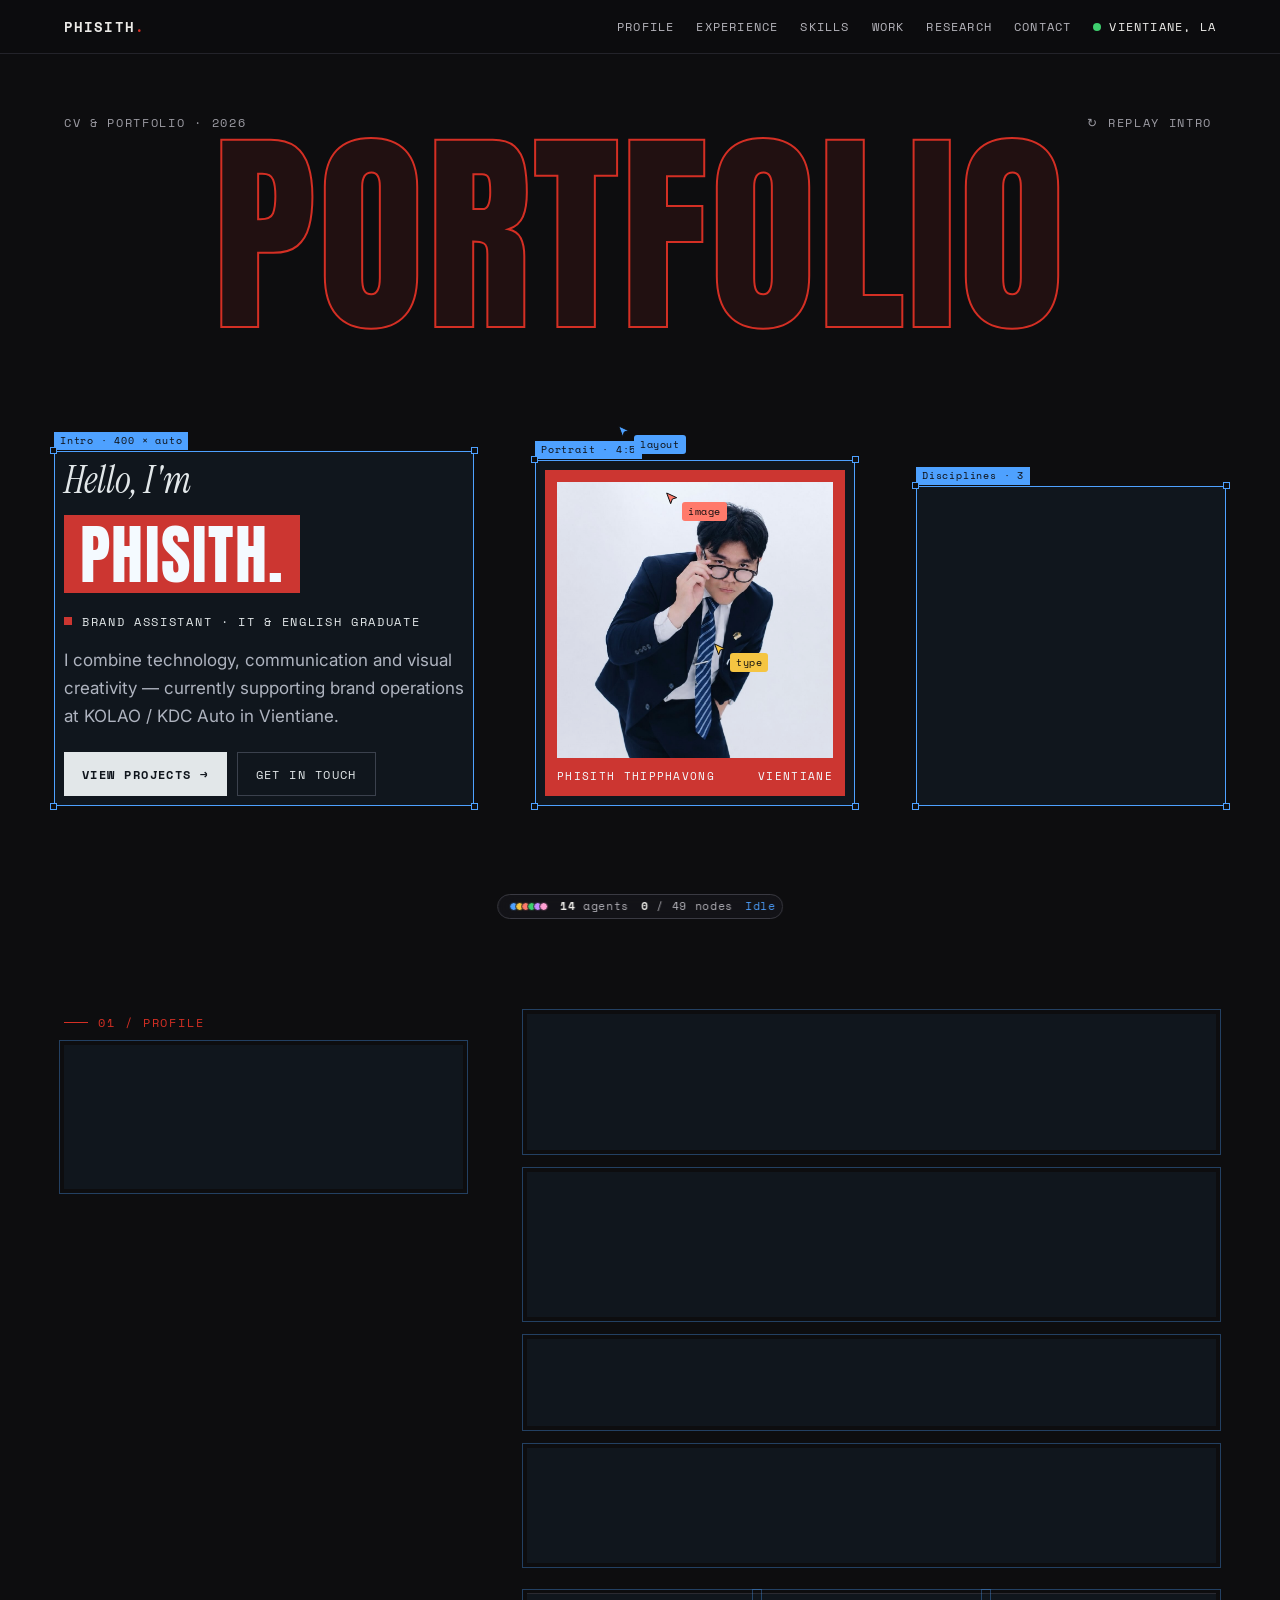
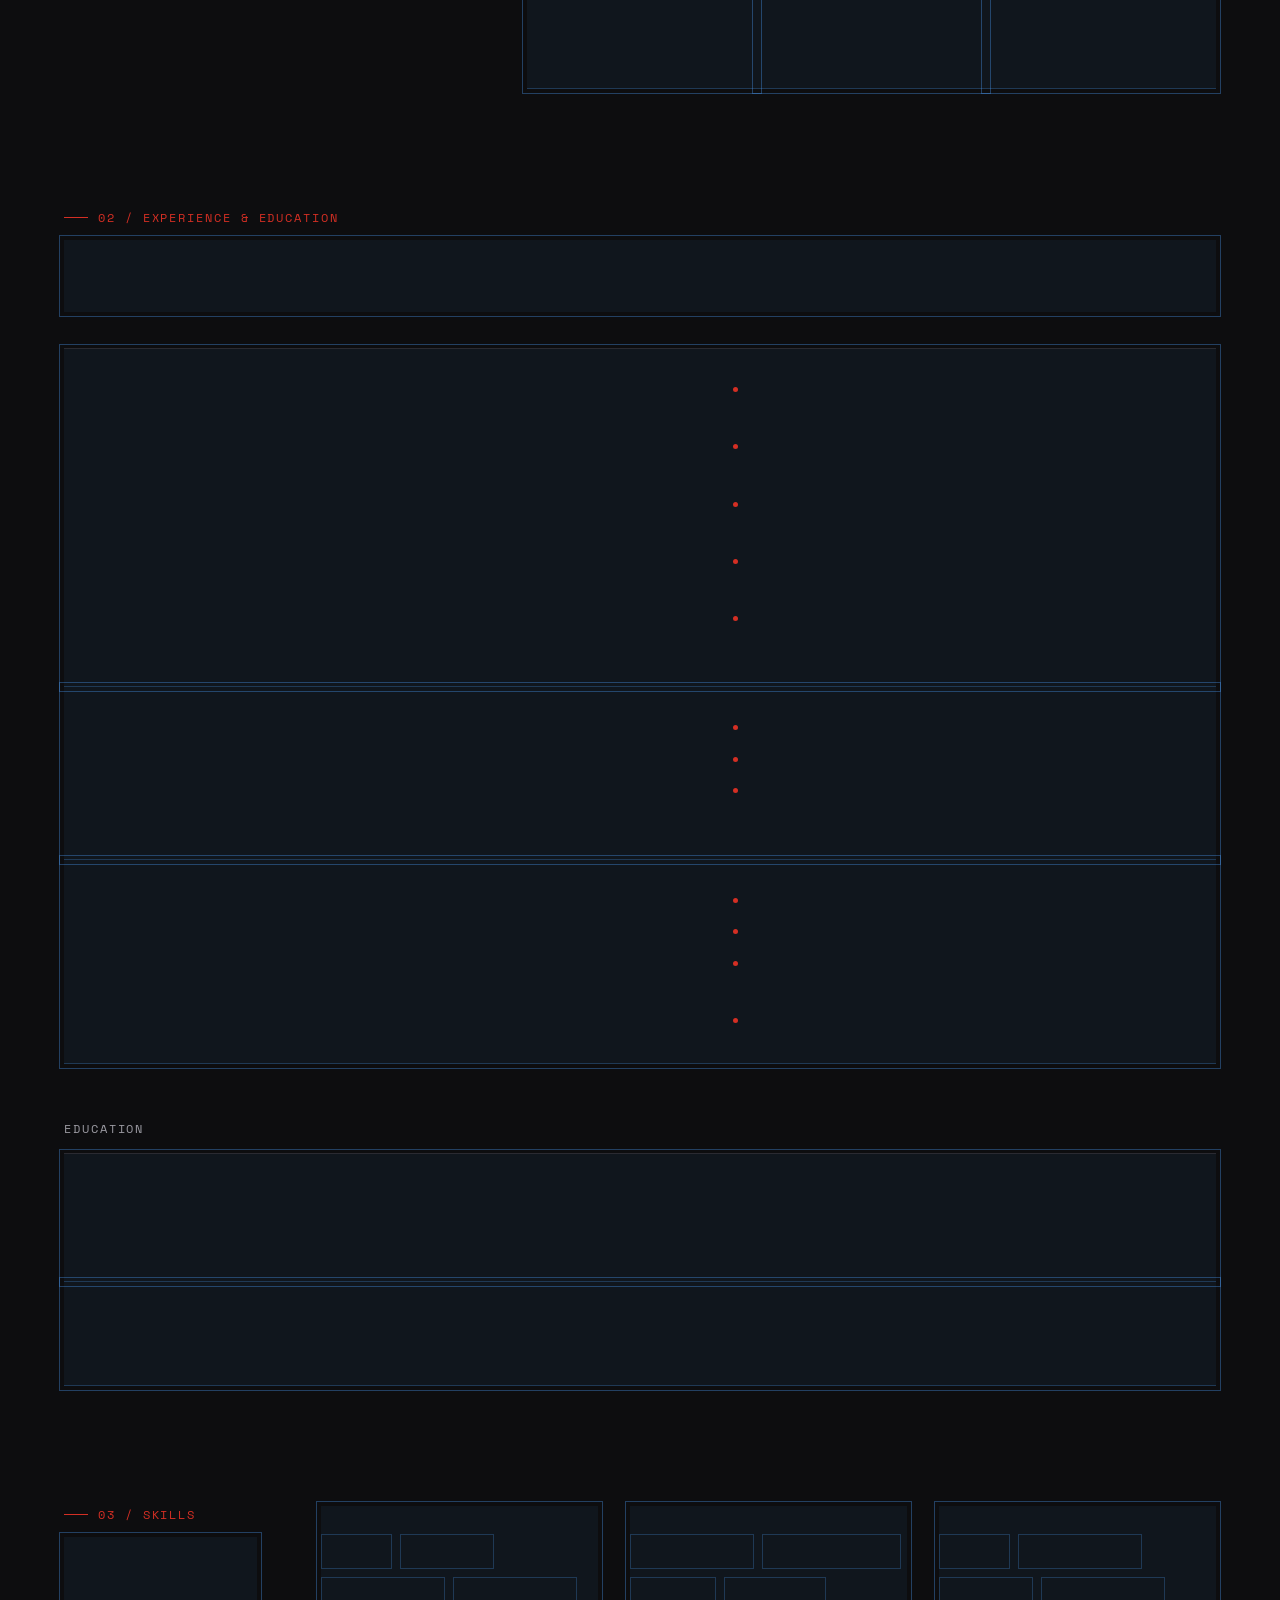
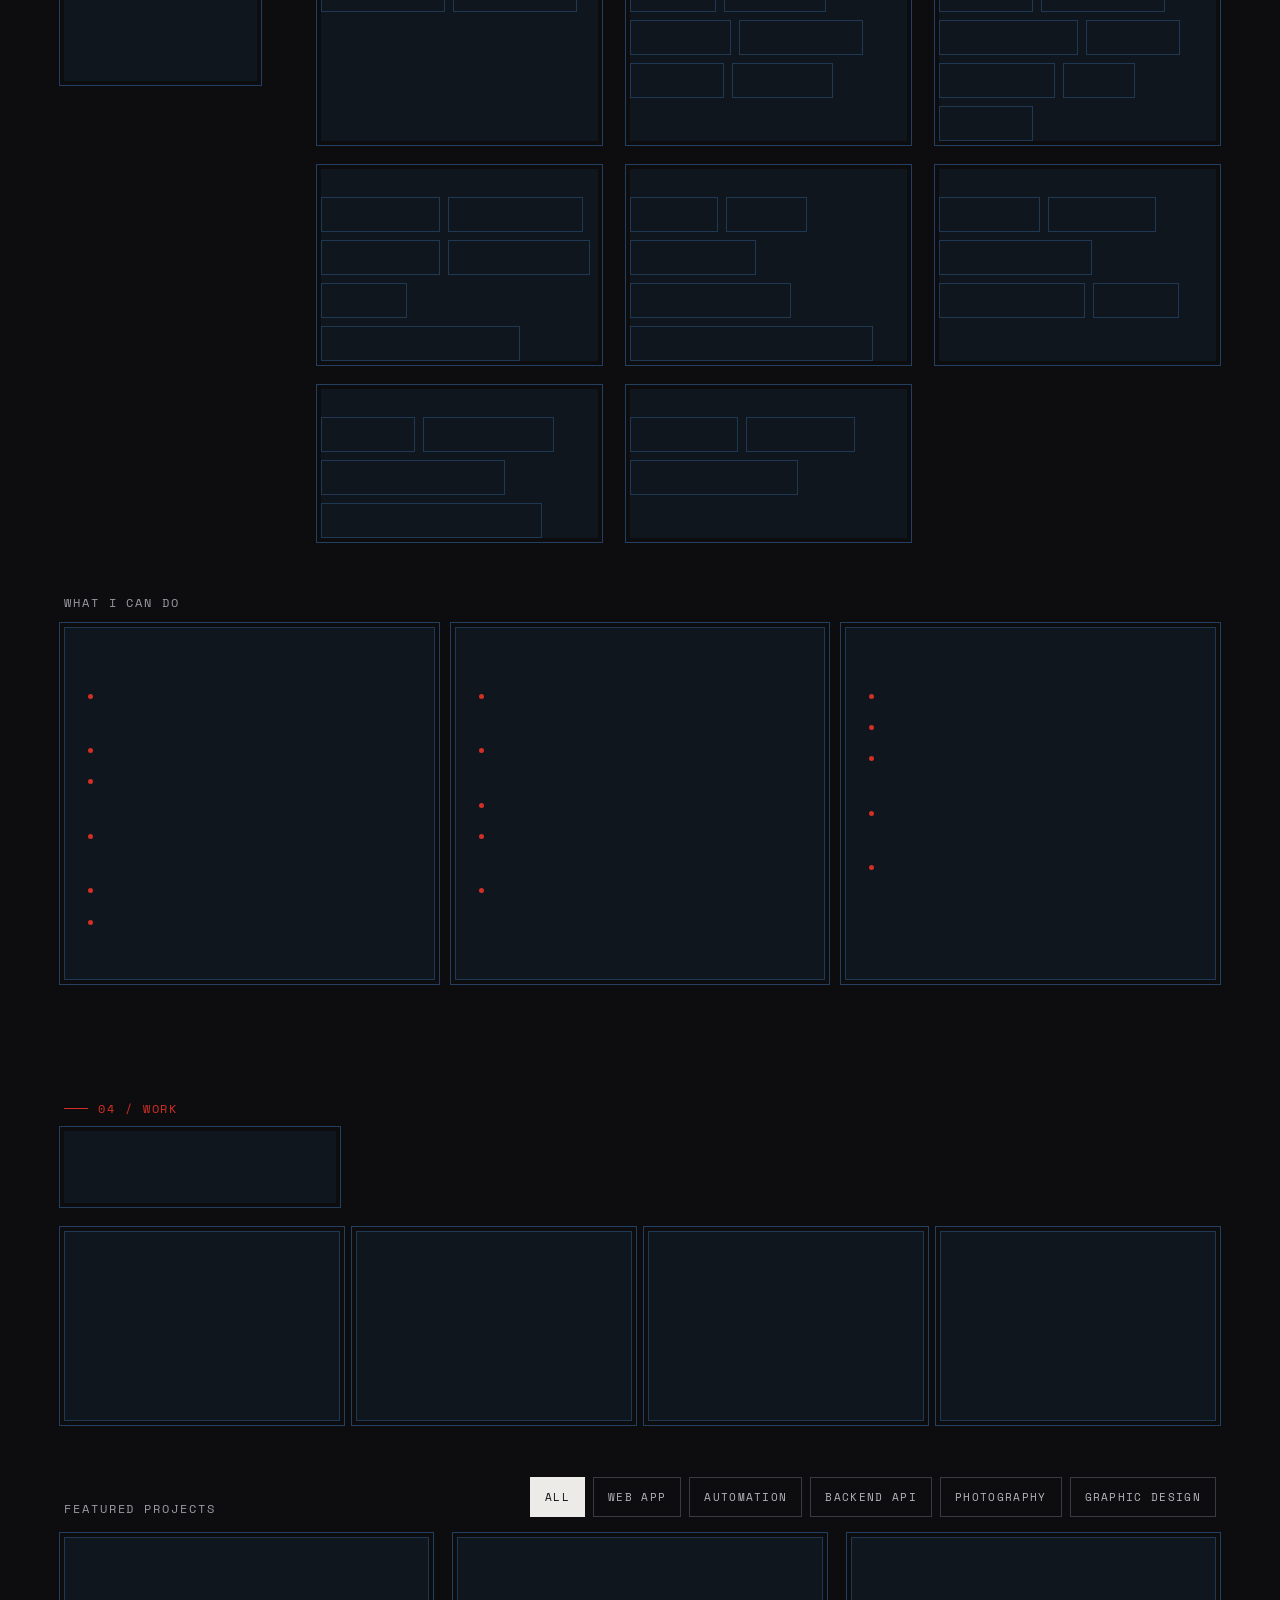
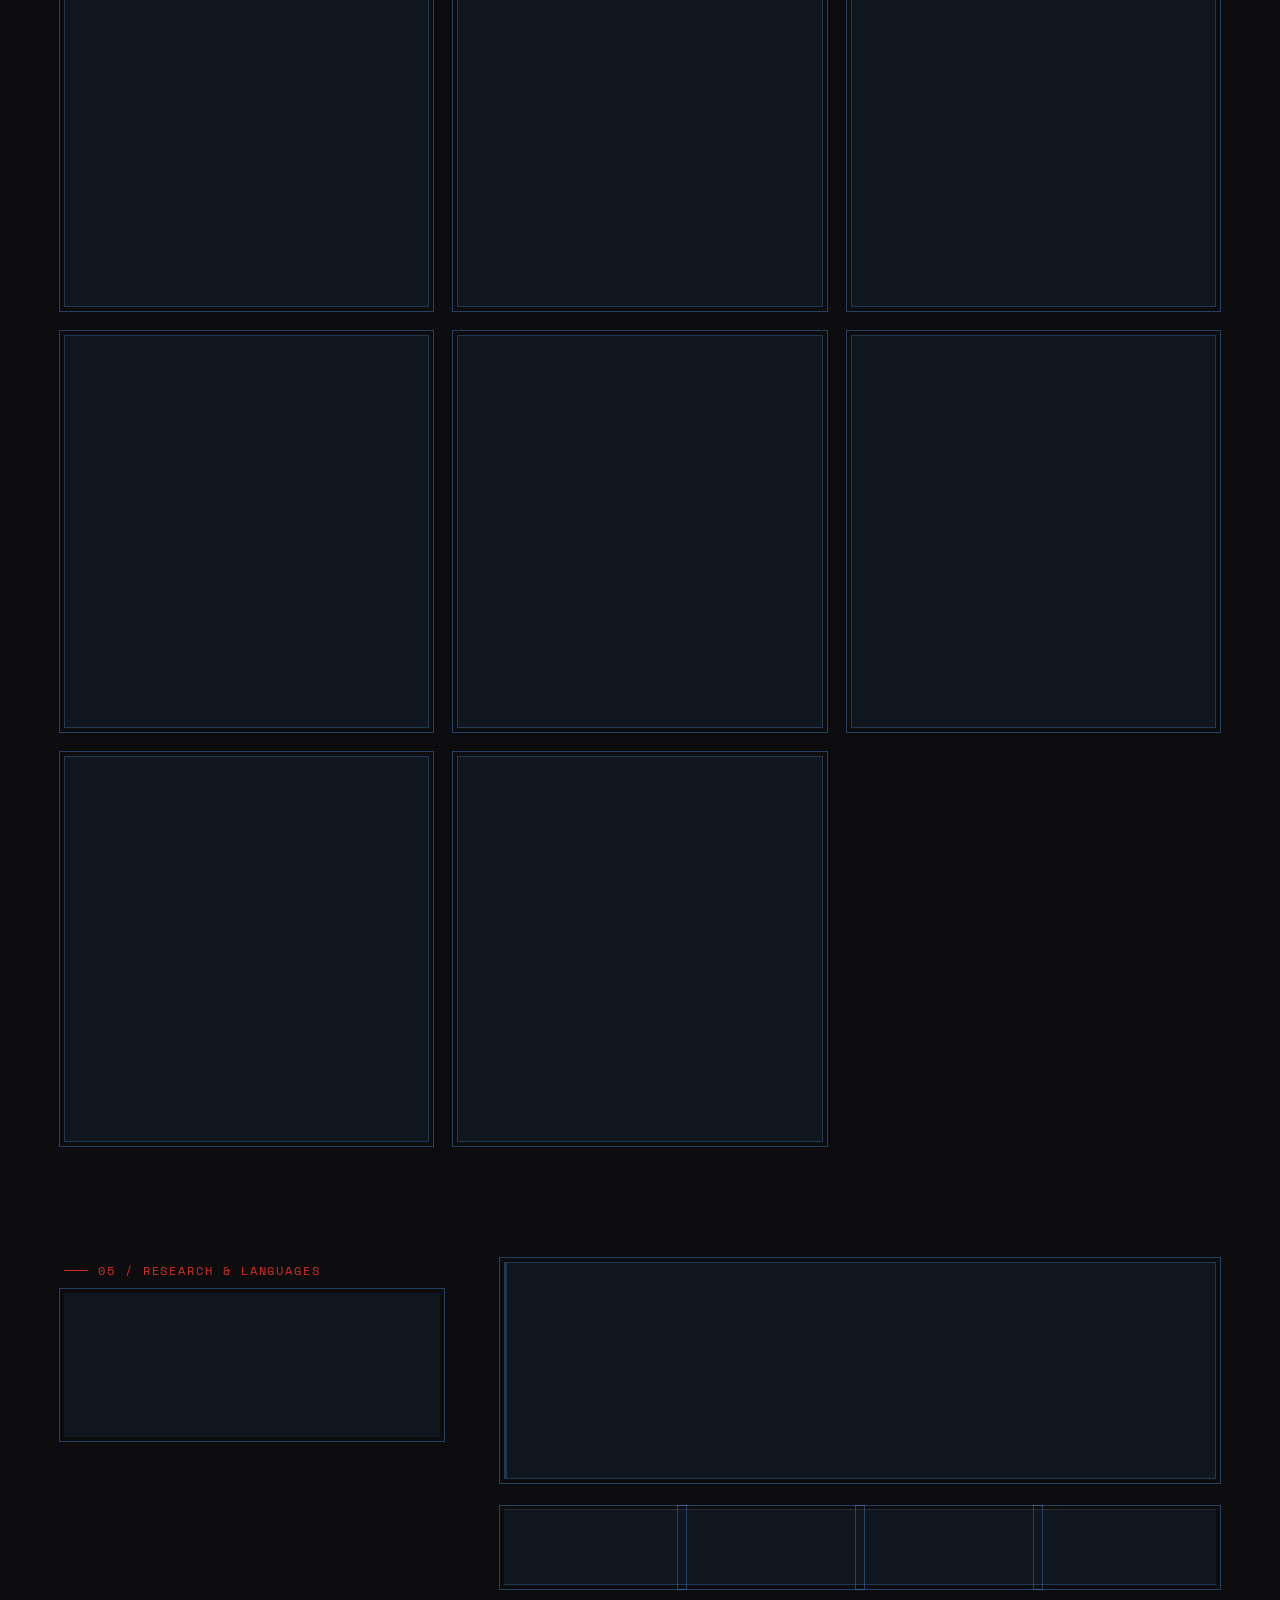
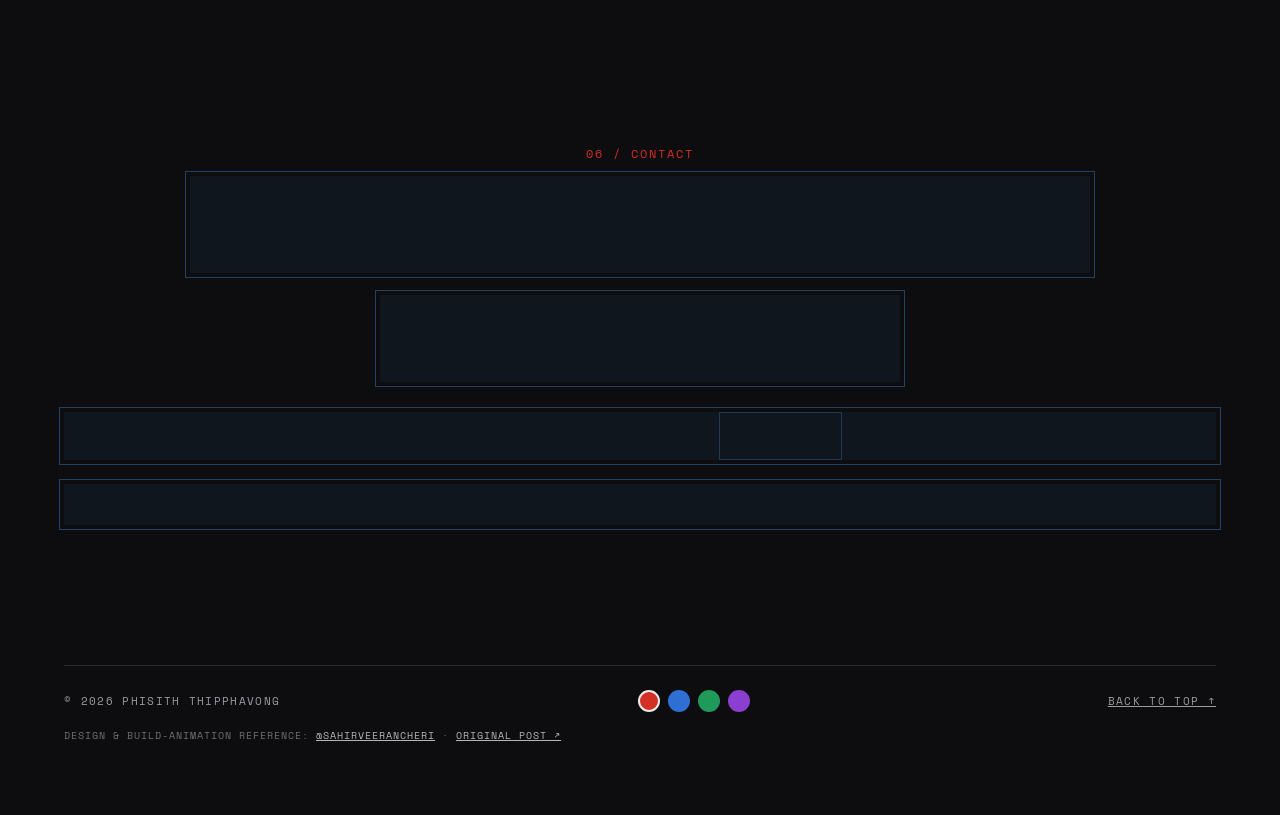
==== commit 9f61ea47: "Switch back to the suit portrait Restores the 1010px photo and the larger square frame; the link-pre" ====
--- a/index.html
+++ b/index.html
@@ -22,10 +22,10 @@
 <link rel="preconnect" href="https://fonts.googleapis.com">
 <link rel="preconnect" href="https://fonts.gstatic.com" crossorigin>
 <link href="https://fonts.googleapis.com/css2?family=Anton&family=Instrument+Serif:ital@1&family=Inter:wght@400;500;600&family=Space+Mono:wght@400;700&display=swap" rel="stylesheet">
-<link rel="stylesheet" href="css/style.css?v=4">
-<link rel="stylesheet" href="css/pages.css?v=4">
-<link rel="stylesheet" href="css/icons.css?v=4">
-<link rel="stylesheet" href="css/build-animation.css?v=4">
+<link rel="stylesheet" href="css/style.css?v=5">
+<link rel="stylesheet" href="css/pages.css?v=5">
+<link rel="stylesheet" href="css/icons.css?v=5">
+<link rel="stylesheet" href="css/build-animation.css?v=5">
 </head>
 <body>
 <a class="skip" href="#about">Skip to content</a>
@@ -80,7 +80,7 @@
       <div class="photo">
         <!-- Portrait: images/me.jpg. With JavaScript on, the 5 strips become slices of this photo and slide in to assemble it. -->
         <div class="photo-frame">
-          <img src="images/me.jpg" alt="Portrait of Phisith Thipphavong" width="206" height="206">
+          <img src="images/me.jpg" alt="Portrait of Phisith Thipphavong" width="1010" height="1010">
           <div class="strip" style="top:0%;transition-delay:0s"></div>
           <div class="strip" style="top:20%;transition-delay:.07s"></div>
           <div class="strip" style="top:40%;transition-delay:.14s"></div>
@@ -332,7 +332,7 @@
 
 <div class="toast" id="toast" role="status" aria-live="polite"></div>
 
-<script src="js/content.js?v=4" defer></script>
-<script src="js/main.js?v=4" defer></script>
+<script src="js/content.js?v=5" defer></script>
+<script src="js/main.js?v=5" defer></script>
 </body>
 </html>
--- a/css/style.css
+++ b/css/style.css
@@ -68,7 +68,7 @@
 .sketch>i:nth-of-type(1){left:-5px;top:-5px}.sketch>i:nth-of-type(2){right:-5px;top:-5px}
 .sketch>i:nth-of-type(3){left:-5px;bottom:-5px}.sketch>i:nth-of-type(4){right:-5px;bottom:-5px}
 .col-intro{position:relative;flex:1 1 300px;min-width:0;max-width:400px}
-.col-photo{position:relative;flex:0 1 264px;min-width:220px;margin:0 auto}
+.col-photo{position:relative;flex:0 1 300px;min-width:230px;margin:0 auto}
 .col-side{position:relative;flex:1 1 230px;min-width:0;max-width:290px}
 .intro{display:flex;flex-direction:column;gap:16px;transition:opacity .7s ease,transform .8s var(--ease)}
 .hello{margin:0;font-family:var(--serif);font-style:italic;font-size:38px;line-height:1}
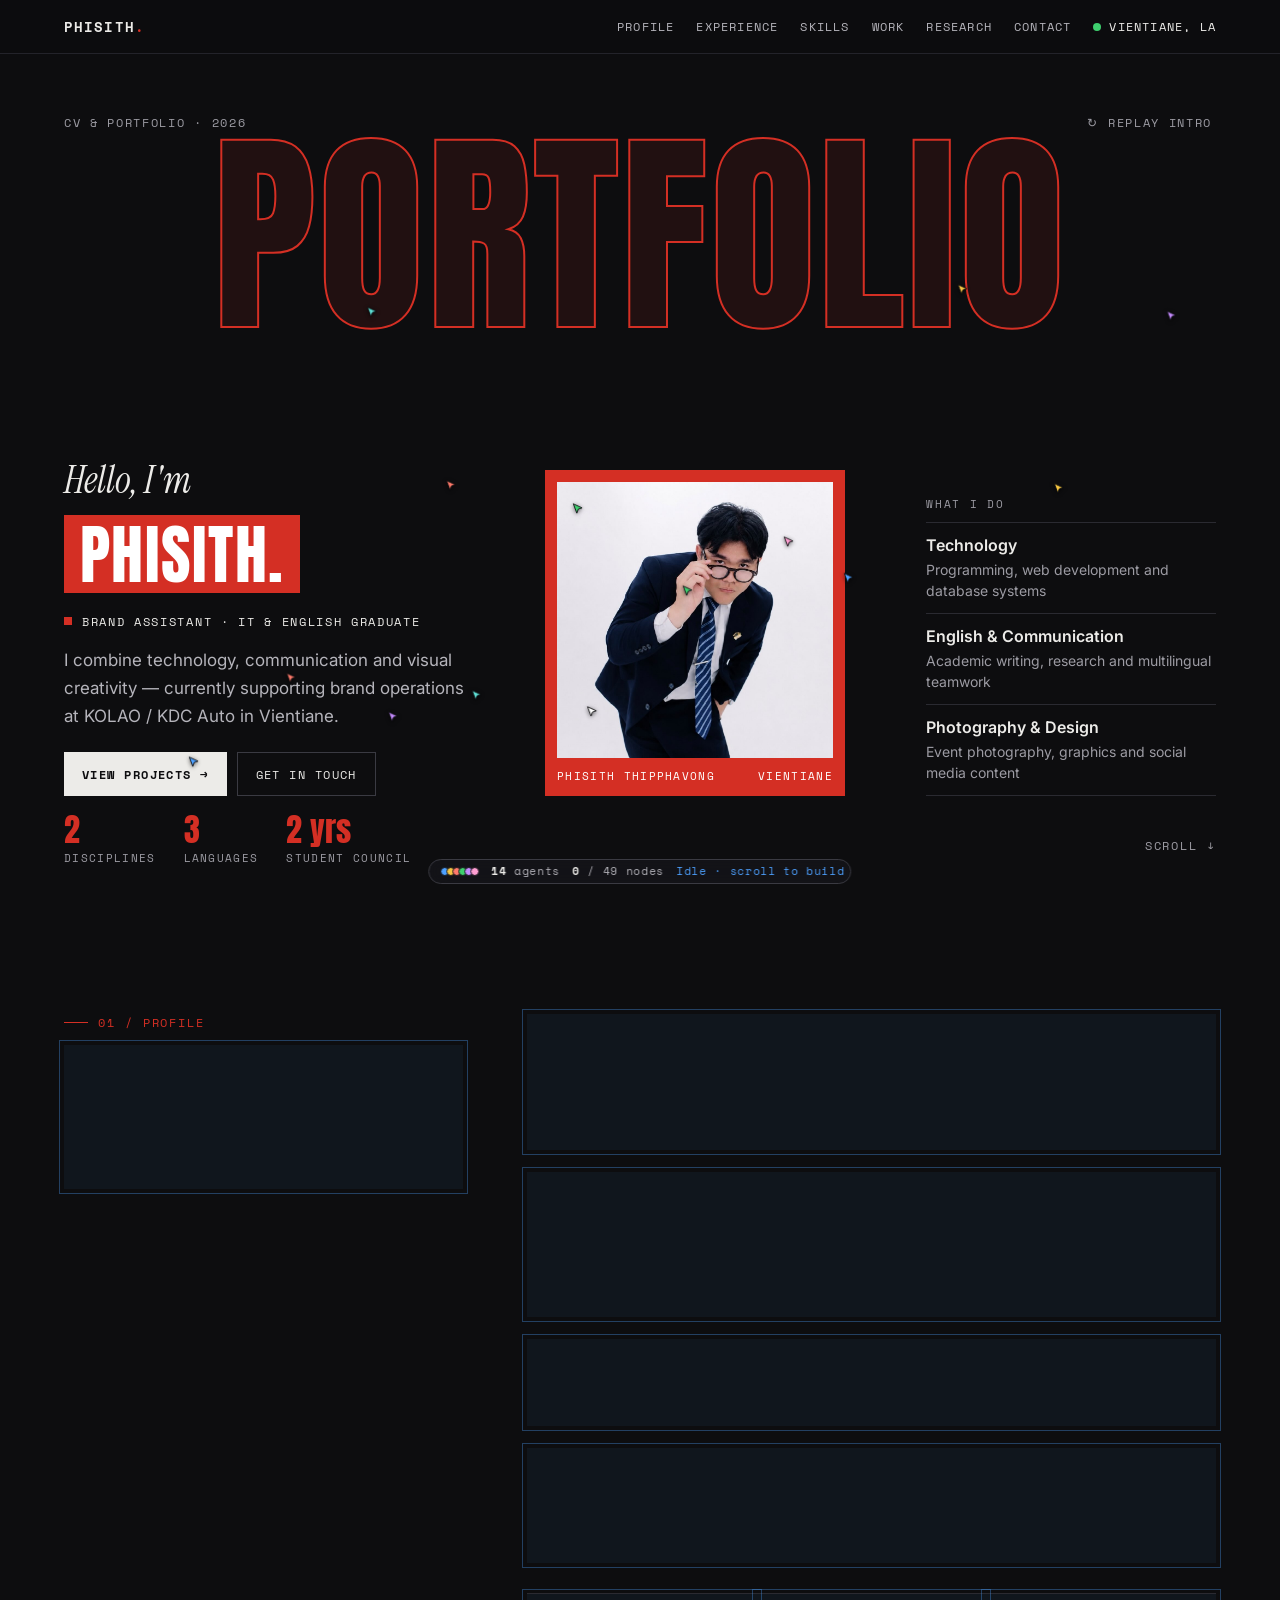
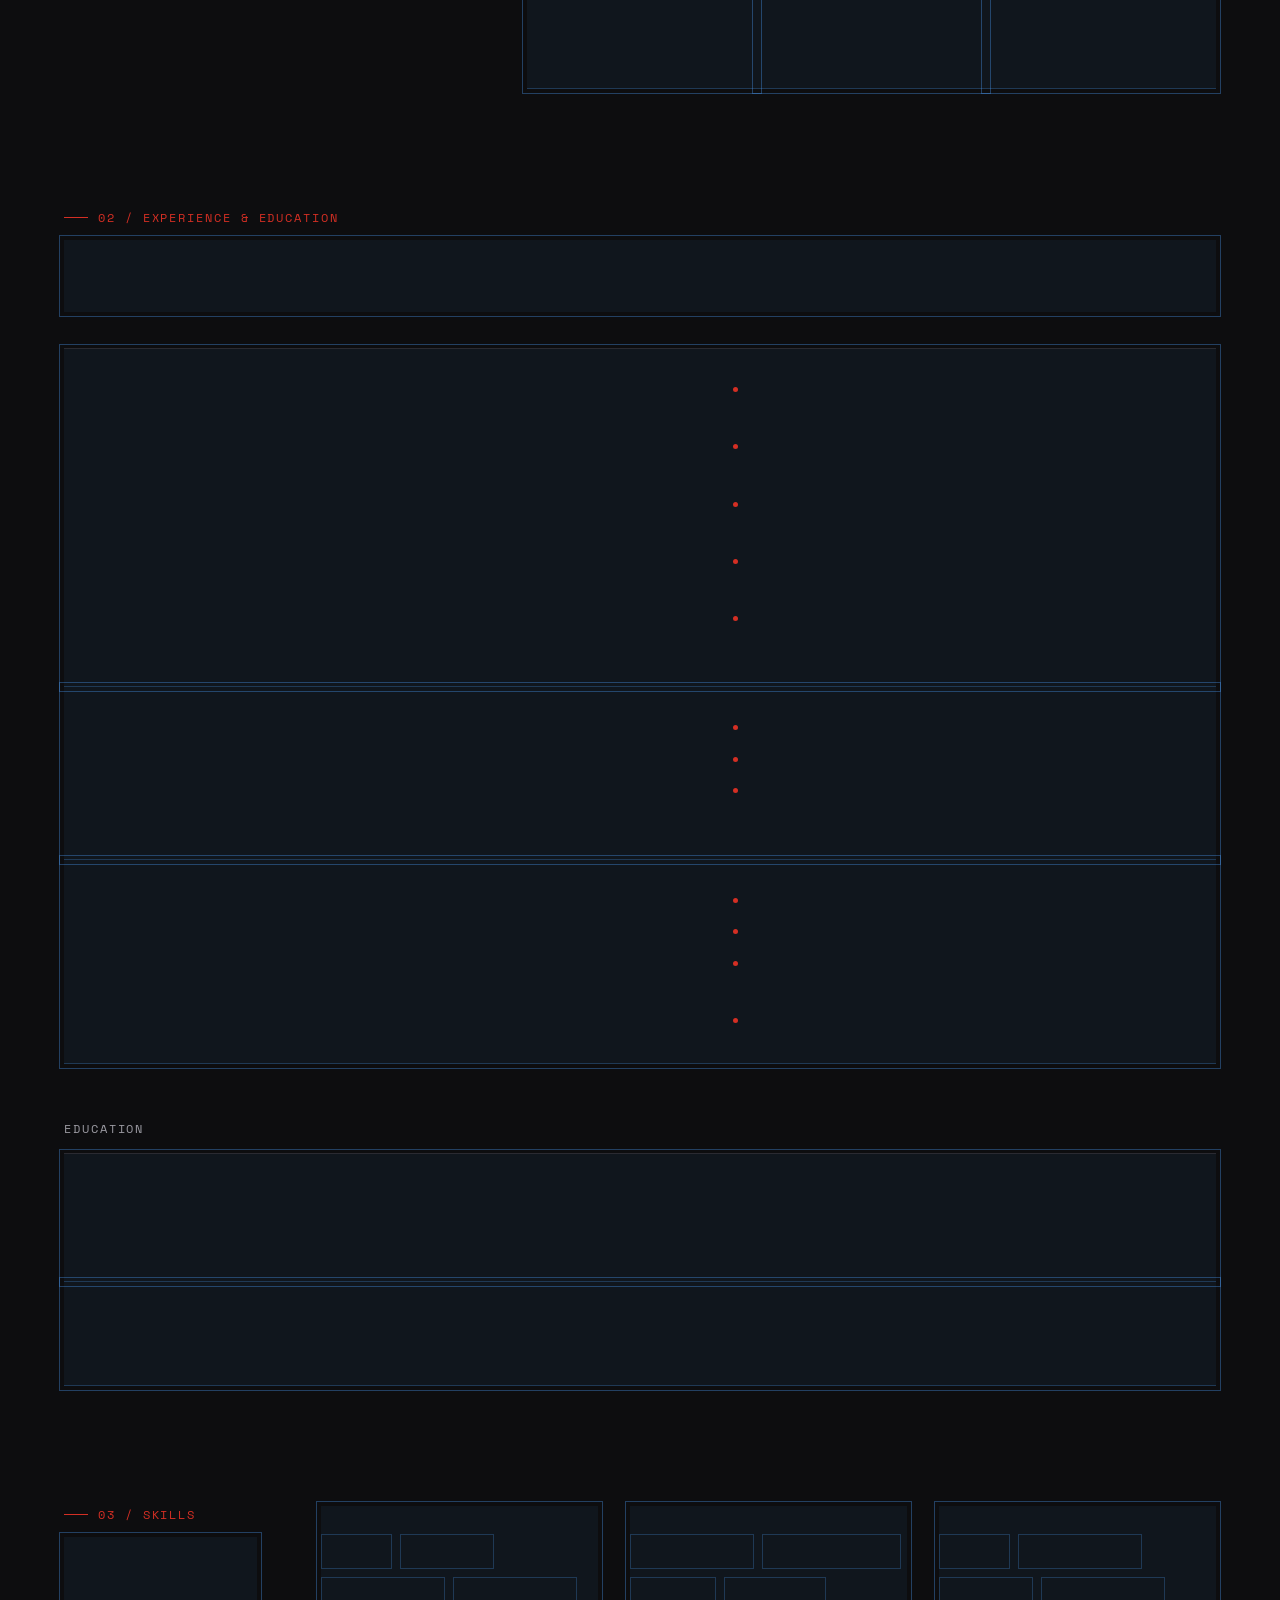
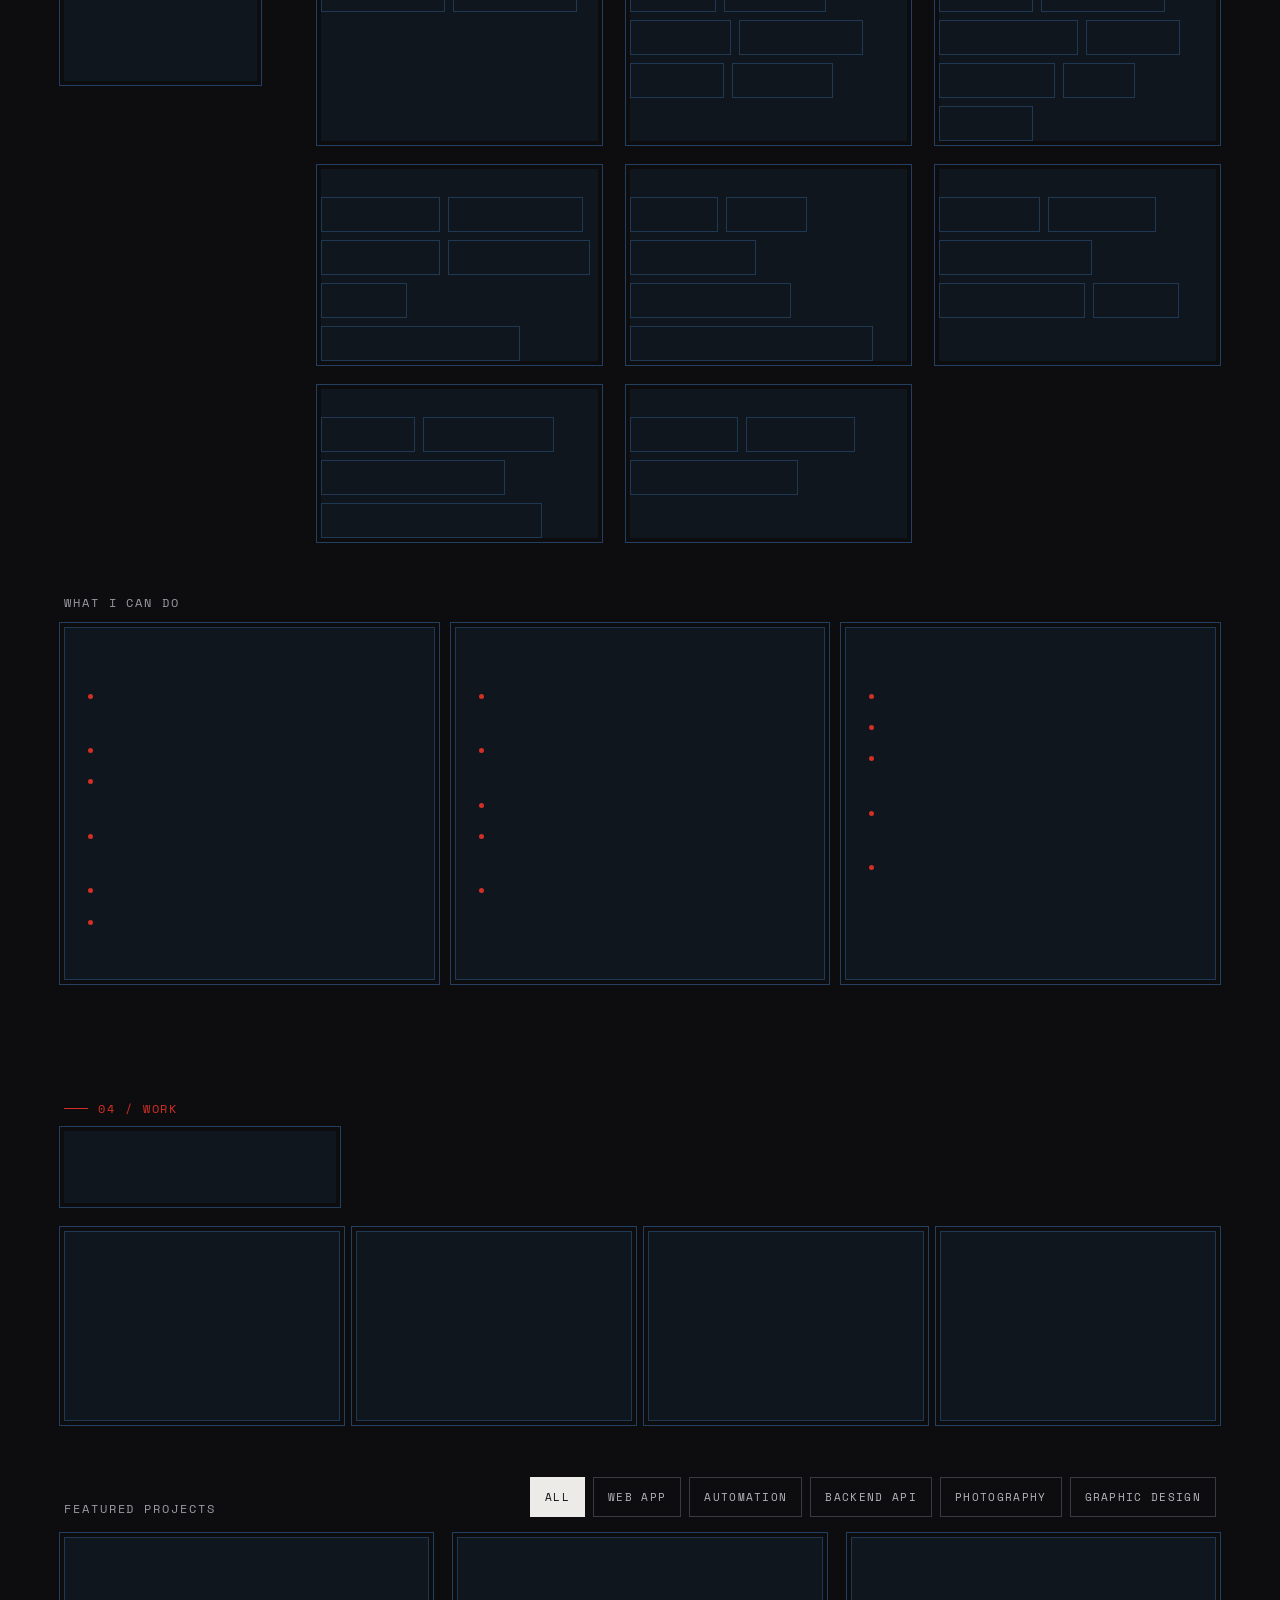
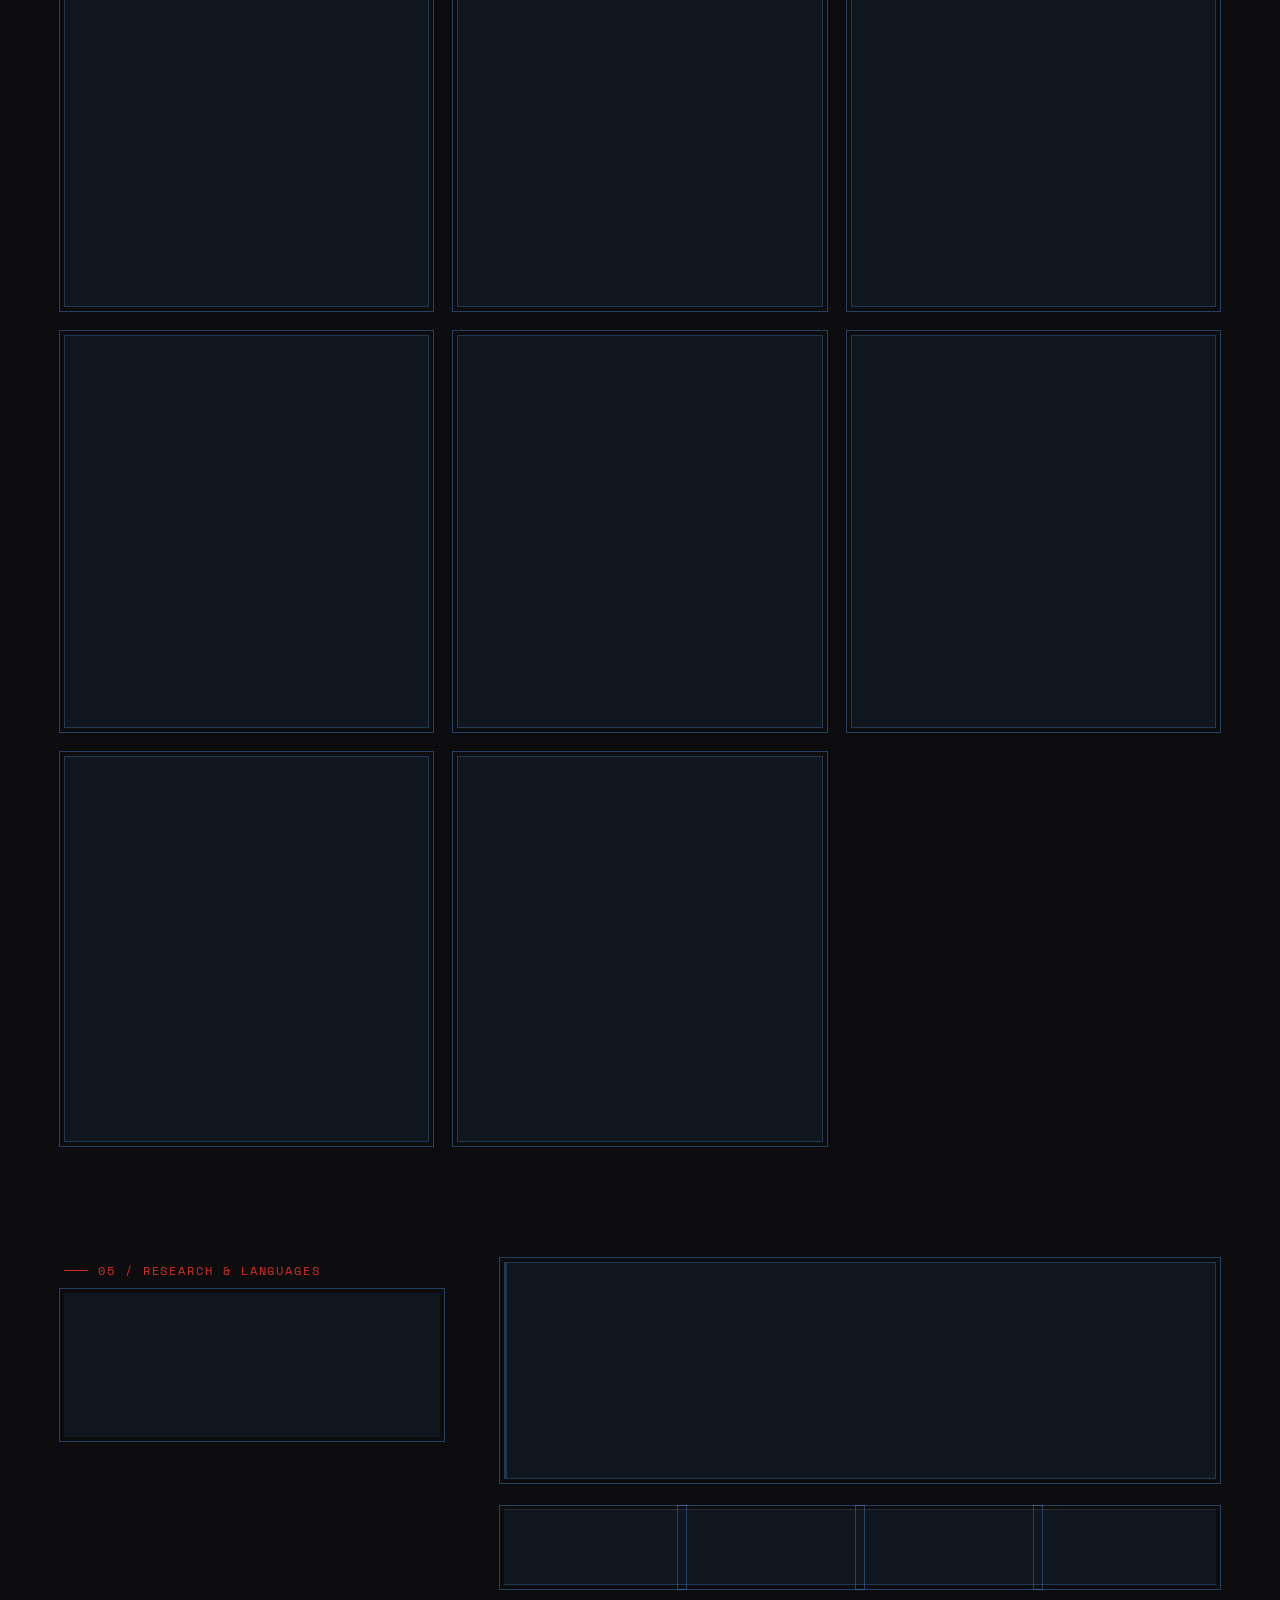
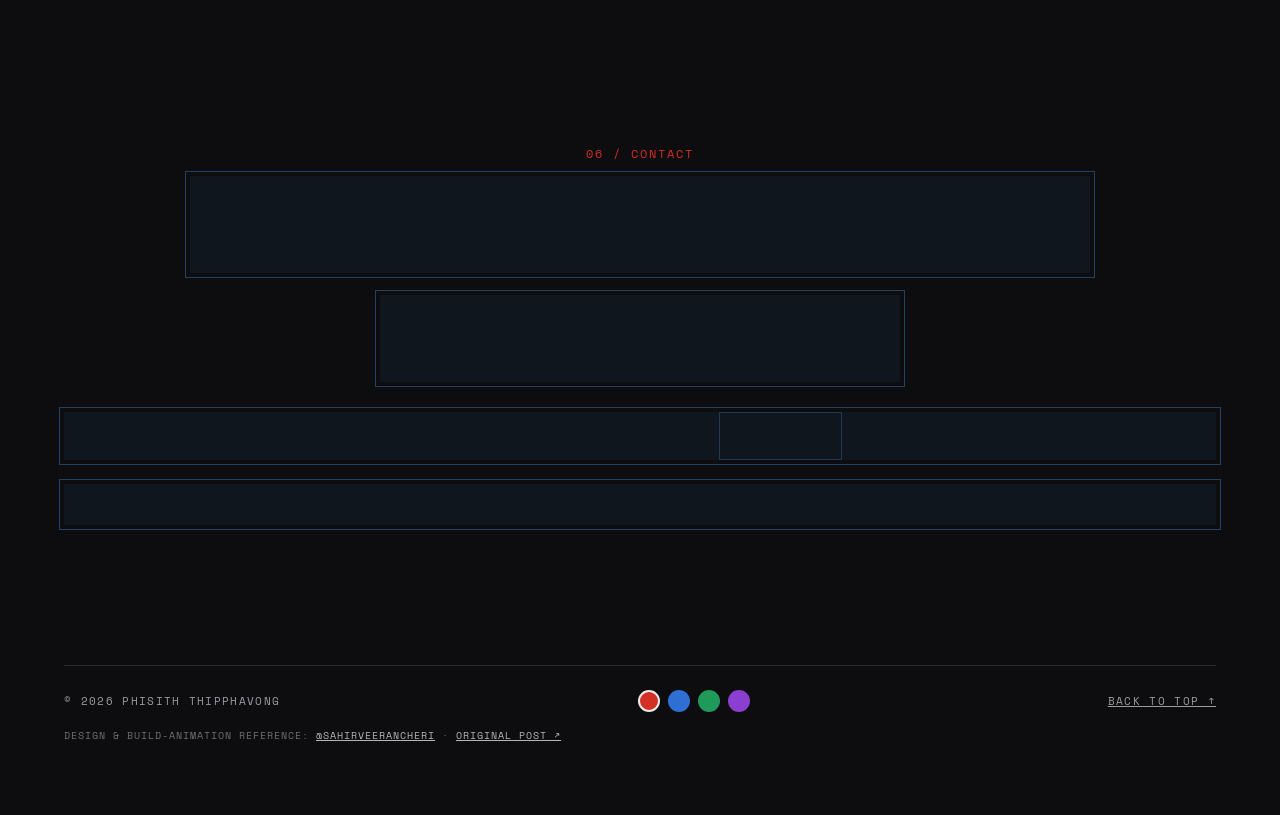
==== commit f88e13ad: "Version the portrait URL so browsers drop the cached photo Co-Authored-By: Claude Opus 5.5 <noreply@" ====
--- a/index.html
+++ b/index.html
@@ -80,7 +80,7 @@
       <div class="photo">
         <!-- Portrait: images/me.jpg. With JavaScript on, the 5 strips become slices of this photo and slide in to assemble it. -->
         <div class="photo-frame">
-          <img src="images/me.jpg" alt="Portrait of Phisith Thipphavong" width="1010" height="1010">
+          <img src="images/me.jpg?v=5" alt="Portrait of Phisith Thipphavong" width="1010" height="1010">
           <div class="strip" style="top:0%;transition-delay:0s"></div>
           <div class="strip" style="top:20%;transition-delay:.07s"></div>
           <div class="strip" style="top:40%;transition-delay:.14s"></div>
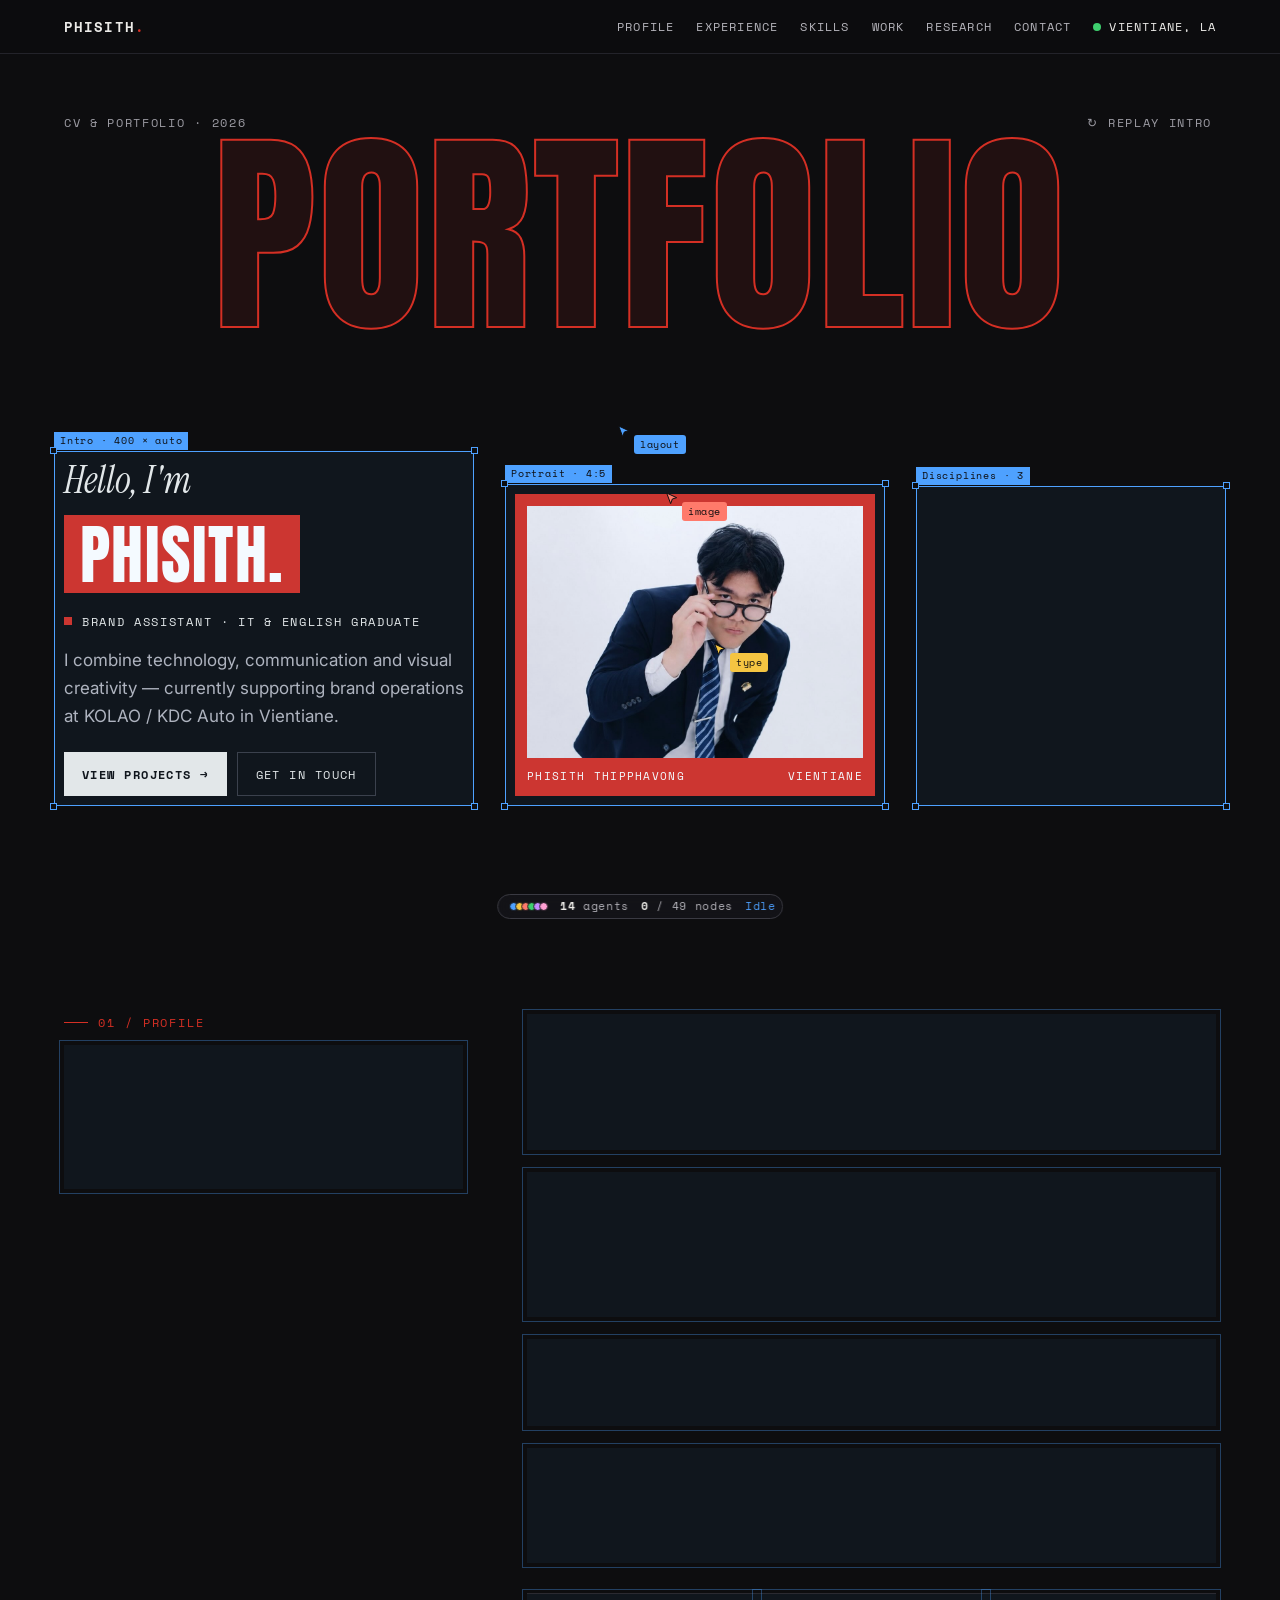
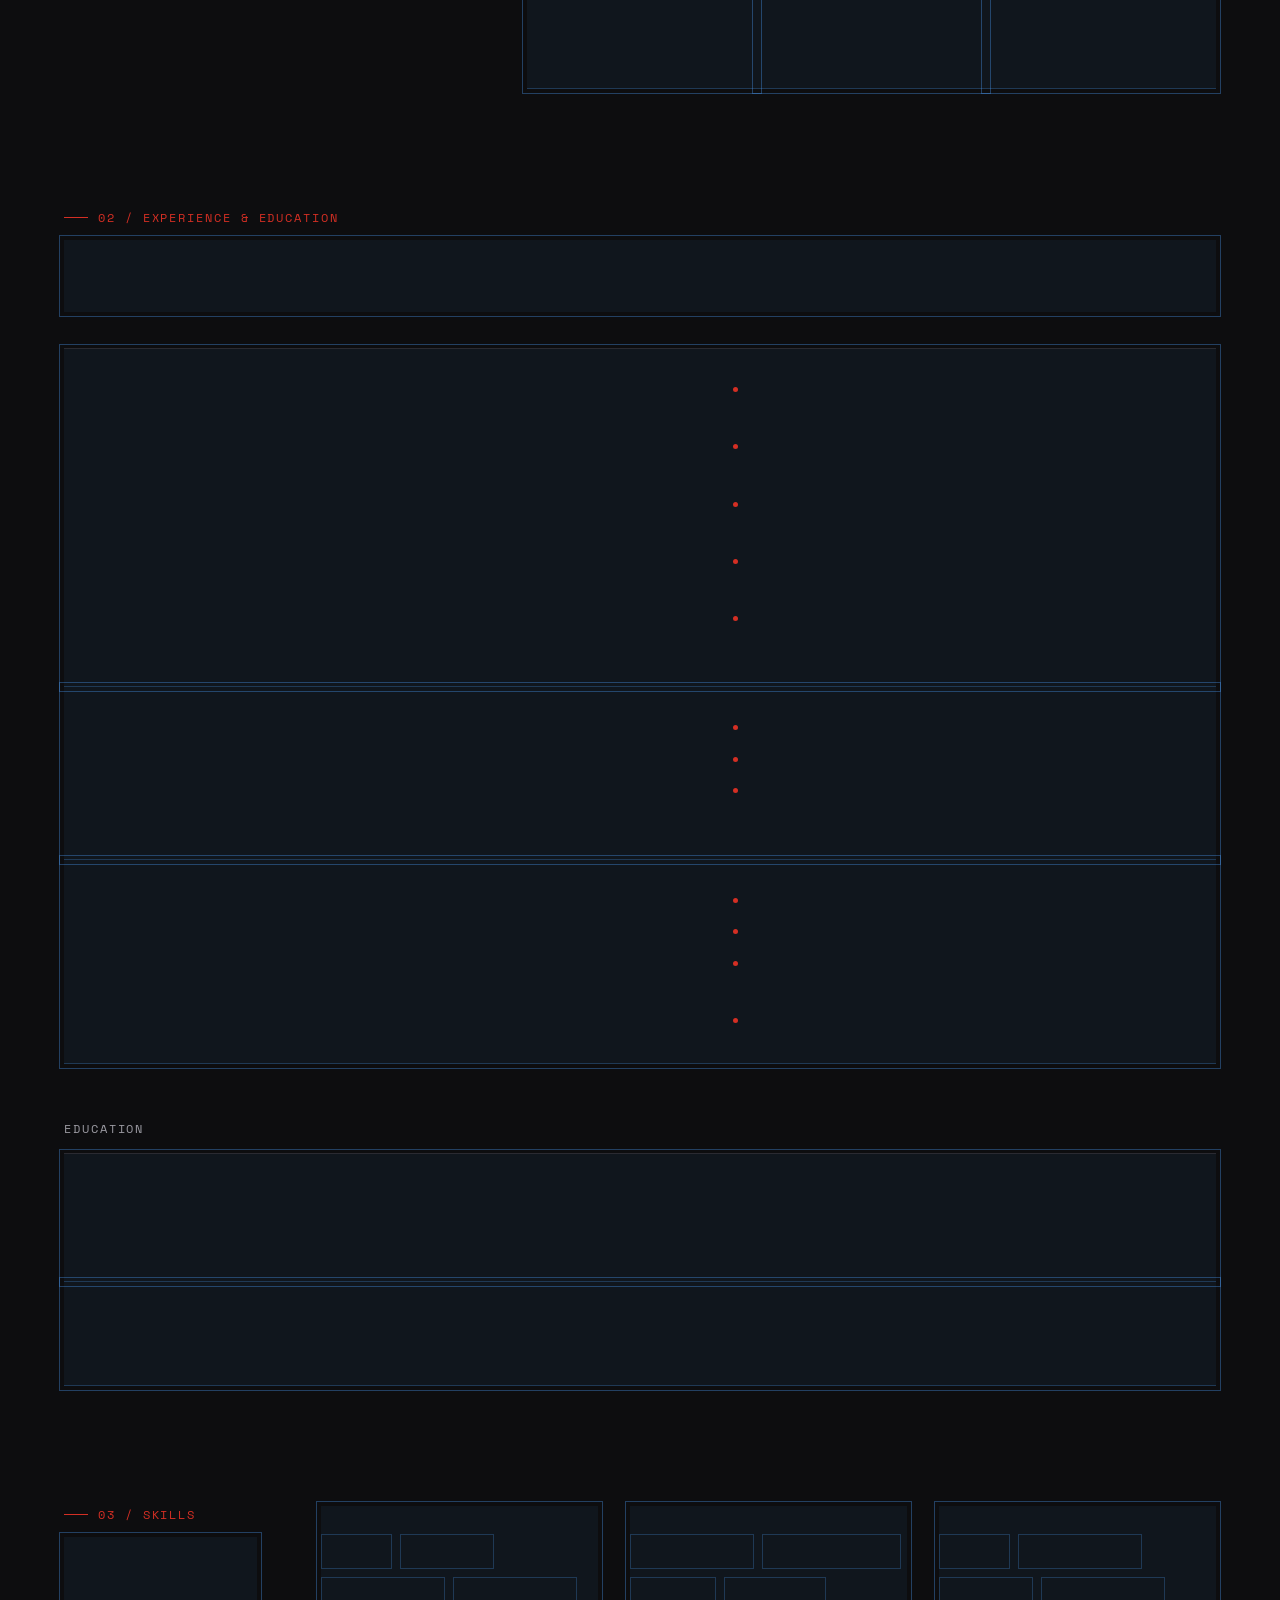
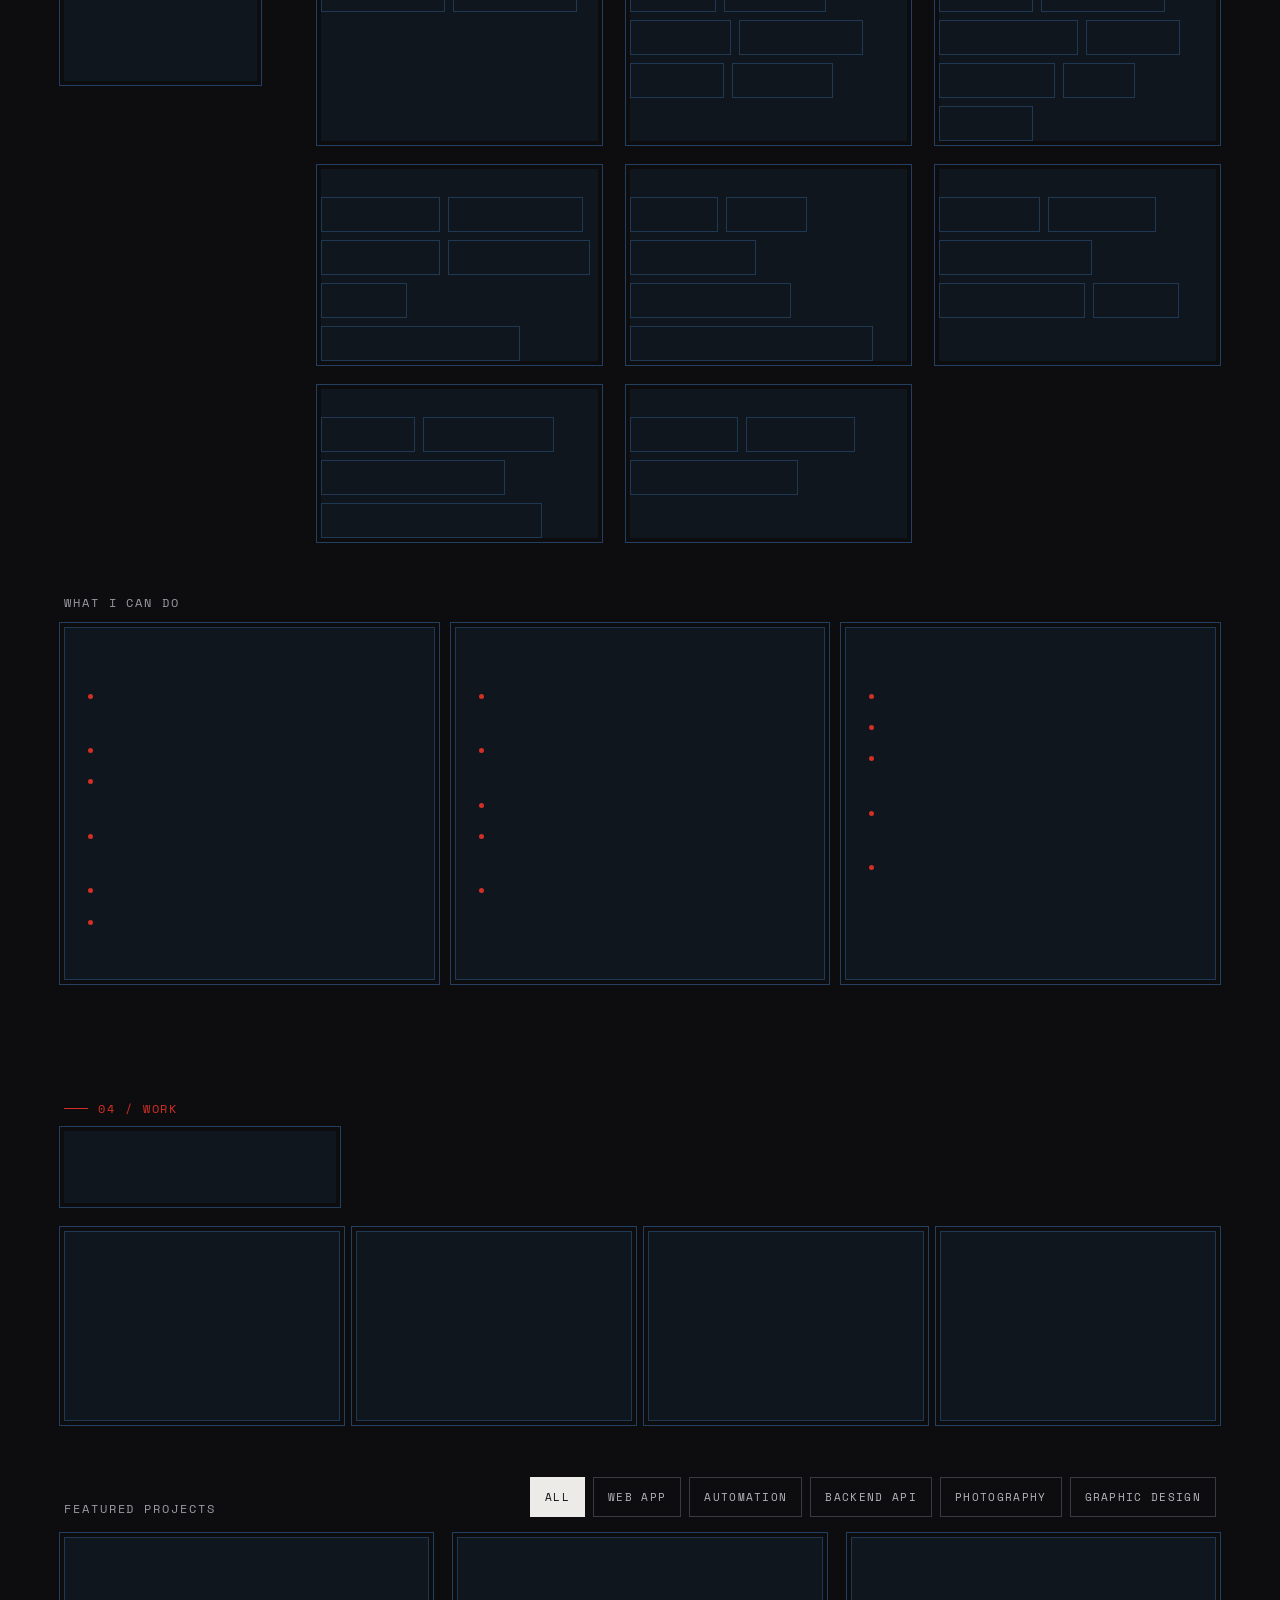
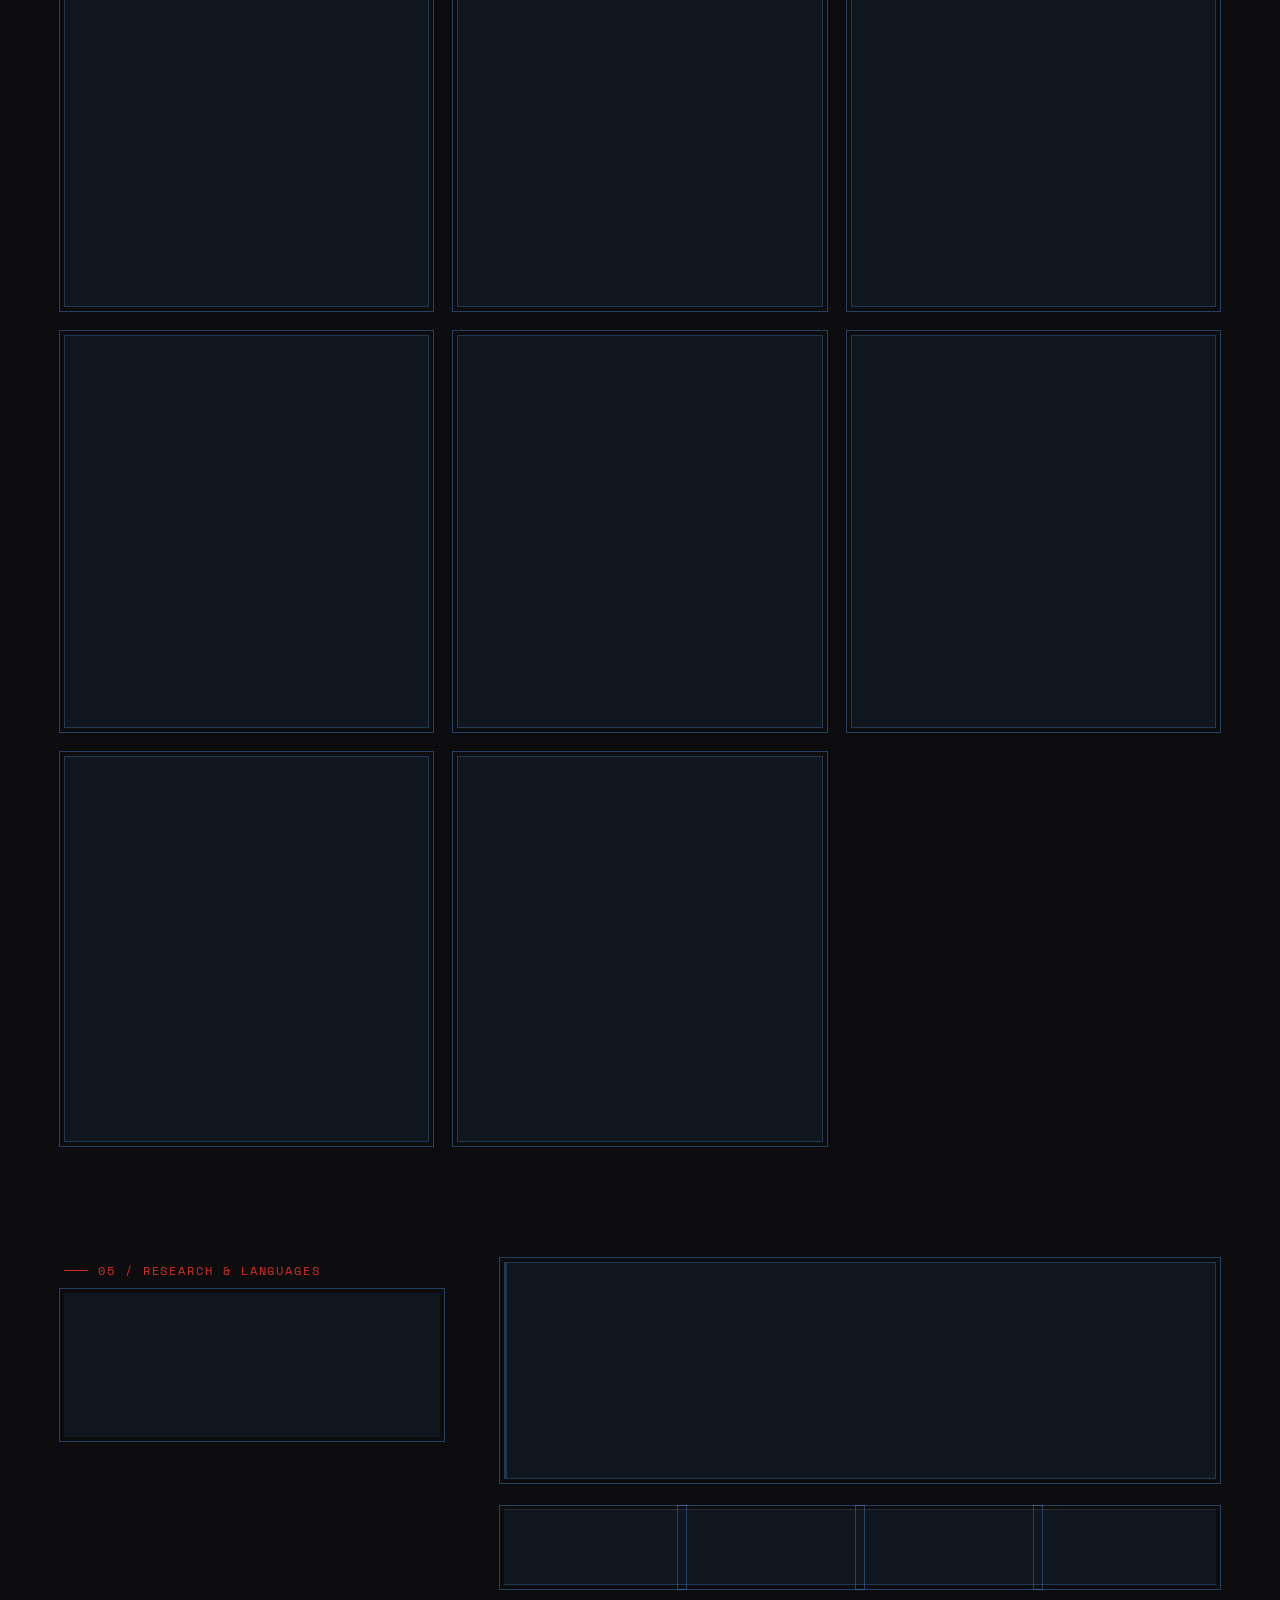
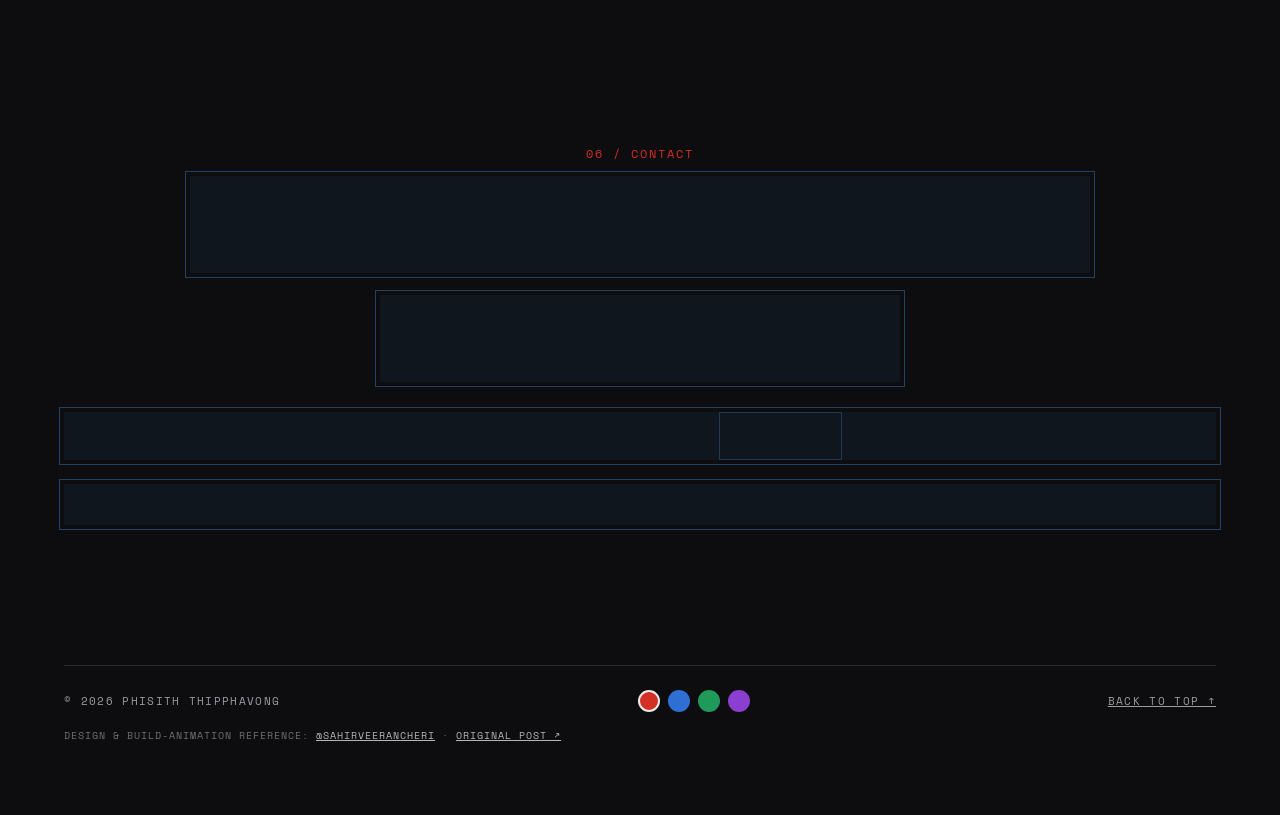
==== commit 69418190: "Portrait frame 4:3 Wider landscape frame (360px column) showing the full photo width, with only a sl" ====
--- a/index.html
+++ b/index.html
@@ -22,10 +22,10 @@
 <link rel="preconnect" href="https://fonts.googleapis.com">
 <link rel="preconnect" href="https://fonts.gstatic.com" crossorigin>
 <link href="https://fonts.googleapis.com/css2?family=Anton&family=Instrument+Serif:ital@1&family=Inter:wght@400;500;600&family=Space+Mono:wght@400;700&display=swap" rel="stylesheet">
-<link rel="stylesheet" href="css/style.css?v=5">
-<link rel="stylesheet" href="css/pages.css?v=5">
-<link rel="stylesheet" href="css/icons.css?v=5">
-<link rel="stylesheet" href="css/build-animation.css?v=5">
+<link rel="stylesheet" href="css/style.css?v=6">
+<link rel="stylesheet" href="css/pages.css?v=6">
+<link rel="stylesheet" href="css/icons.css?v=6">
+<link rel="stylesheet" href="css/build-animation.css?v=6">
 </head>
 <body>
 <a class="skip" href="#about">Skip to content</a>
@@ -80,7 +80,7 @@
       <div class="photo">
         <!-- Portrait: images/me.jpg. With JavaScript on, the 5 strips become slices of this photo and slide in to assemble it. -->
         <div class="photo-frame">
-          <img src="images/me.jpg?v=5" alt="Portrait of Phisith Thipphavong" width="1010" height="1010">
+          <img src="images/me.jpg?v=6" alt="Portrait of Phisith Thipphavong" width="1010" height="1010">
           <div class="strip" style="top:0%;transition-delay:0s"></div>
           <div class="strip" style="top:20%;transition-delay:.07s"></div>
           <div class="strip" style="top:40%;transition-delay:.14s"></div>
@@ -332,7 +332,7 @@
 
 <div class="toast" id="toast" role="status" aria-live="polite"></div>
 
-<script src="js/content.js?v=5" defer></script>
-<script src="js/main.js?v=5" defer></script>
+<script src="js/content.js?v=6" defer></script>
+<script src="js/main.js?v=6" defer></script>
 </body>
 </html>
--- a/css/style.css
+++ b/css/style.css
@@ -68,7 +68,7 @@
 .sketch>i:nth-of-type(1){left:-5px;top:-5px}.sketch>i:nth-of-type(2){right:-5px;top:-5px}
 .sketch>i:nth-of-type(3){left:-5px;bottom:-5px}.sketch>i:nth-of-type(4){right:-5px;bottom:-5px}
 .col-intro{position:relative;flex:1 1 300px;min-width:0;max-width:400px}
-.col-photo{position:relative;flex:0 1 300px;min-width:230px;margin:0 auto}
+.col-photo{position:relative;flex:0 1 360px;min-width:260px;margin:0 auto}
 .col-side{position:relative;flex:1 1 230px;min-width:0;max-width:290px}
 .intro{display:flex;flex-direction:column;gap:16px;transition:opacity .7s ease,transform .8s var(--ease)}
 .hello{margin:0;font-family:var(--serif);font-style:italic;font-size:38px;line-height:1}
@@ -82,8 +82,8 @@
 .btn-solid{background:var(--text);color:var(--bg);font-weight:700}.btn-solid:hover{color:var(--bg);background:#fff}
 .btn-line{color:var(--text);border:1px solid var(--line-3)}.btn-line:hover{border-color:var(--text)}
 .photo{position:relative;background:var(--accent);padding:12px;transition:opacity .4s ease,transform .7s cubic-bezier(.34,1.4,.64,1)}
-.photo-frame{position:relative;aspect-ratio:1/1;overflow:hidden;background:var(--bg-3)} /* square = same shape as the portrait, so no part is cropped */
-.photo-frame img{position:absolute;inset:0;width:100%;height:100%;object-fit:cover;object-position:60% 20%}
+.photo-frame{position:relative;aspect-ratio:4/3;overflow:hidden;background:var(--bg-3)} /* 4:3 landscape: shows the full width, trims a little top and bottom */
+.photo-frame img{position:absolute;inset:0;width:100%;height:100%;object-fit:cover;object-position:50% 8%}
 .strip{position:absolute;left:0;right:0;height:20.5%;background:#1a1a1f;background-image:repeating-linear-gradient(45deg,rgba(255,255,255,.03) 0 10px,transparent 10px 20px);transition:transform .6s var(--ease),opacity .4s ease}
 .photo-label{position:absolute;inset:0;display:flex;align-items:center;justify-content:center;font-family:var(--mono);font-size:12px;letter-spacing:.12em;color:var(--muted);transition:opacity .4s ease .6s}
 .photo-cap{margin:10px 0 0;display:flex;justify-content:space-between;font-family:var(--mono);font-size:11px;letter-spacing:.12em;color:#fff}
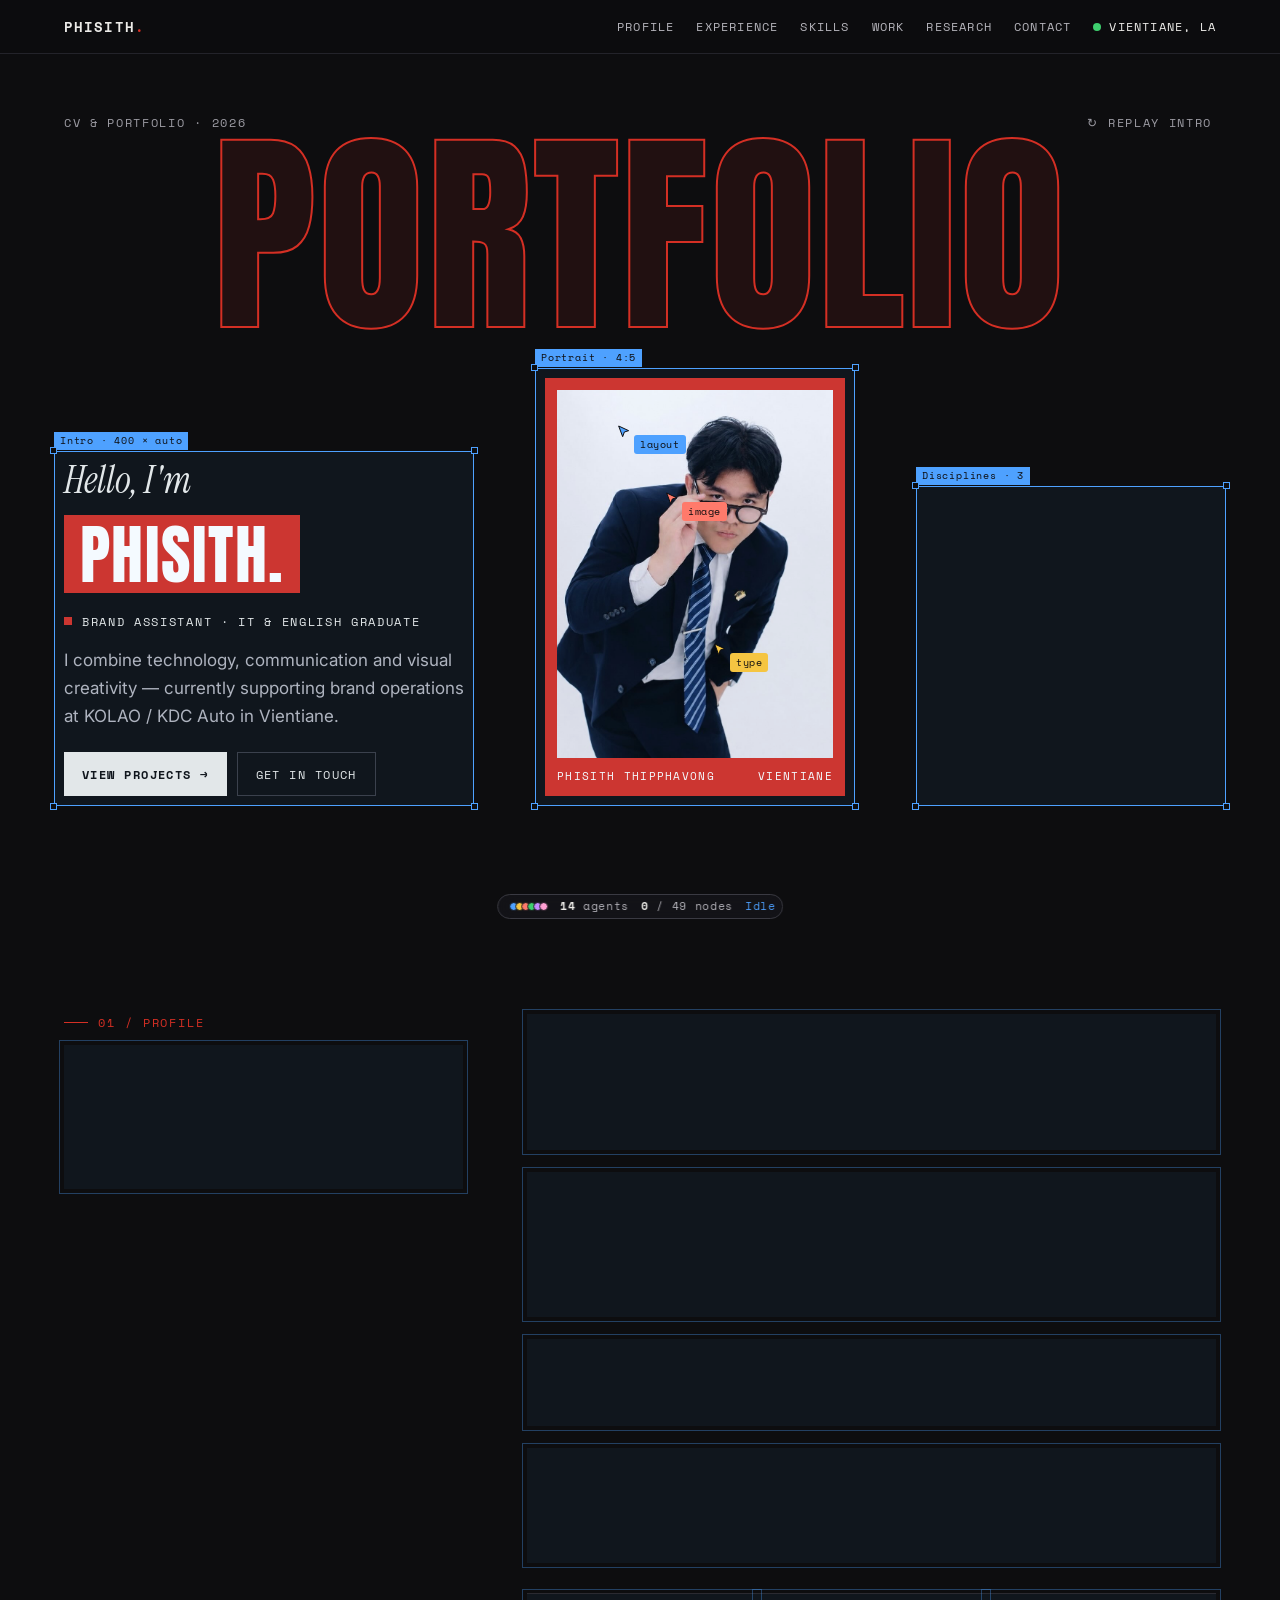
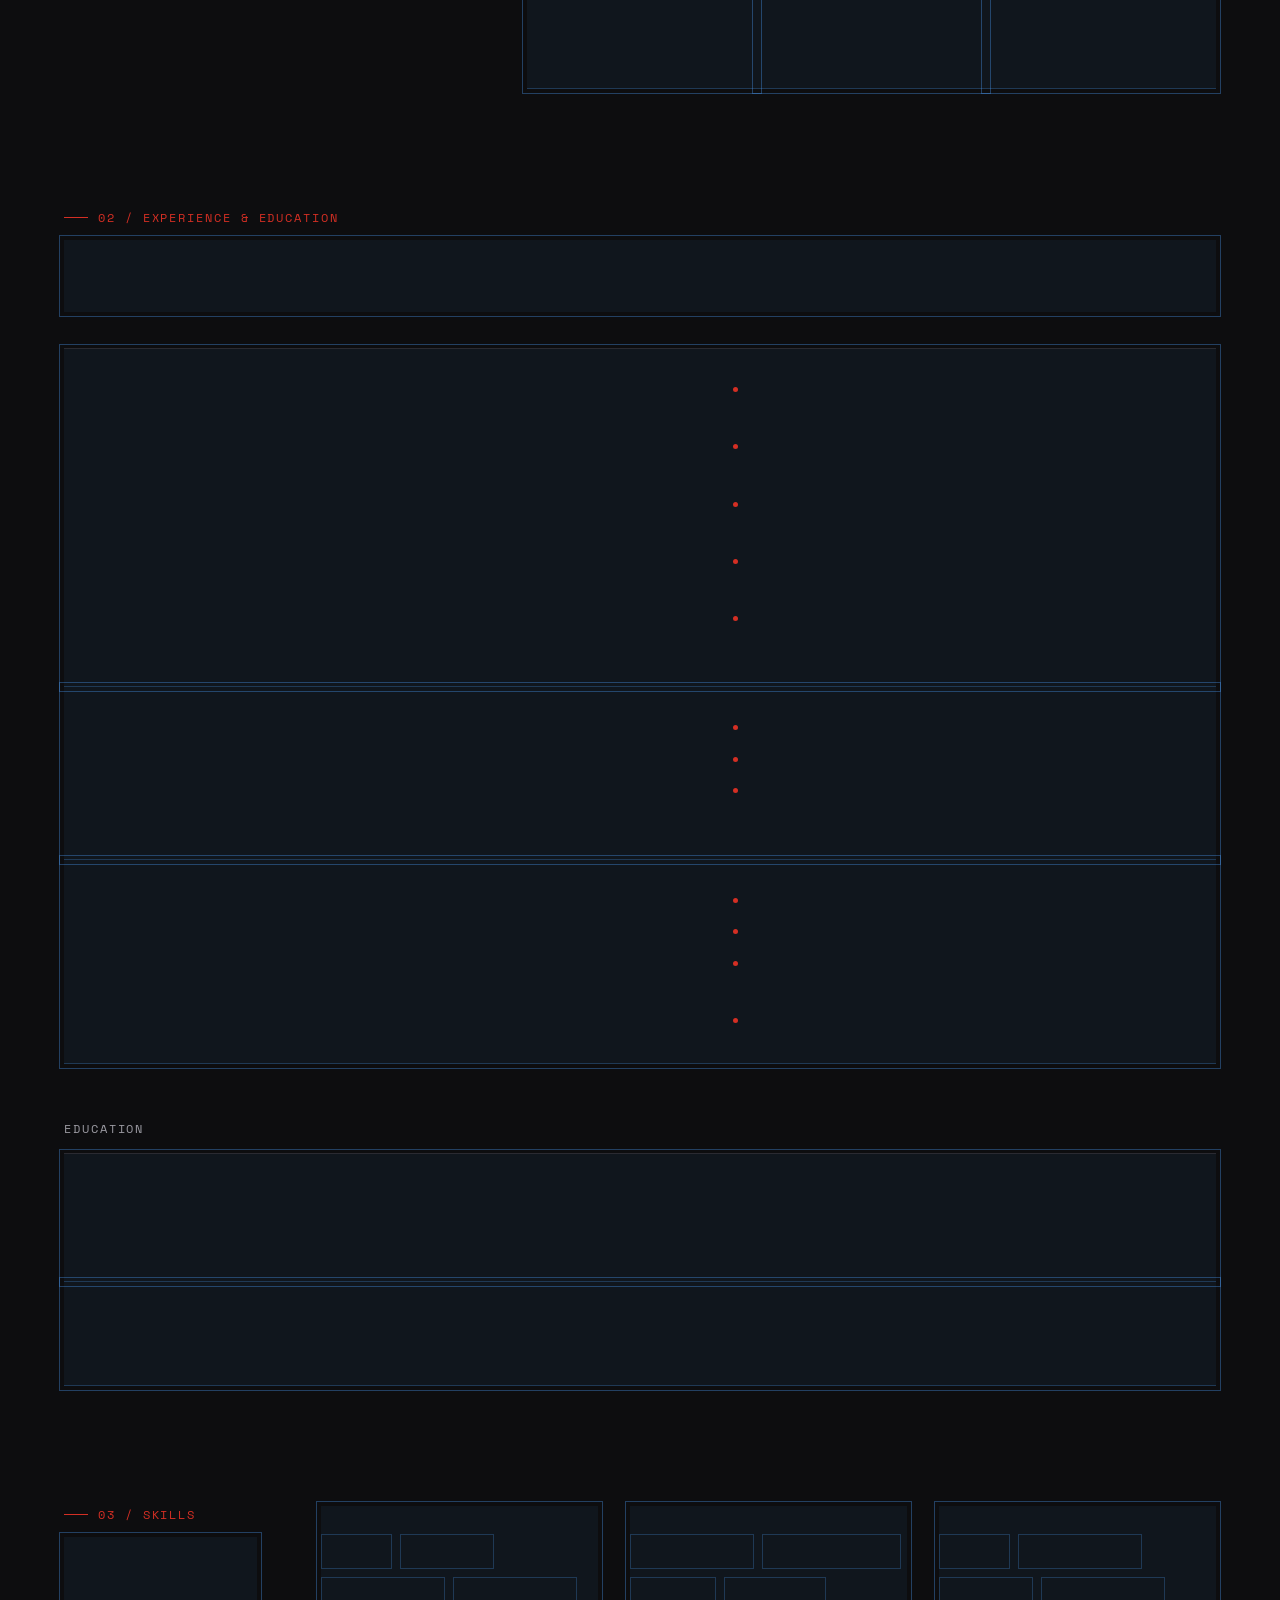
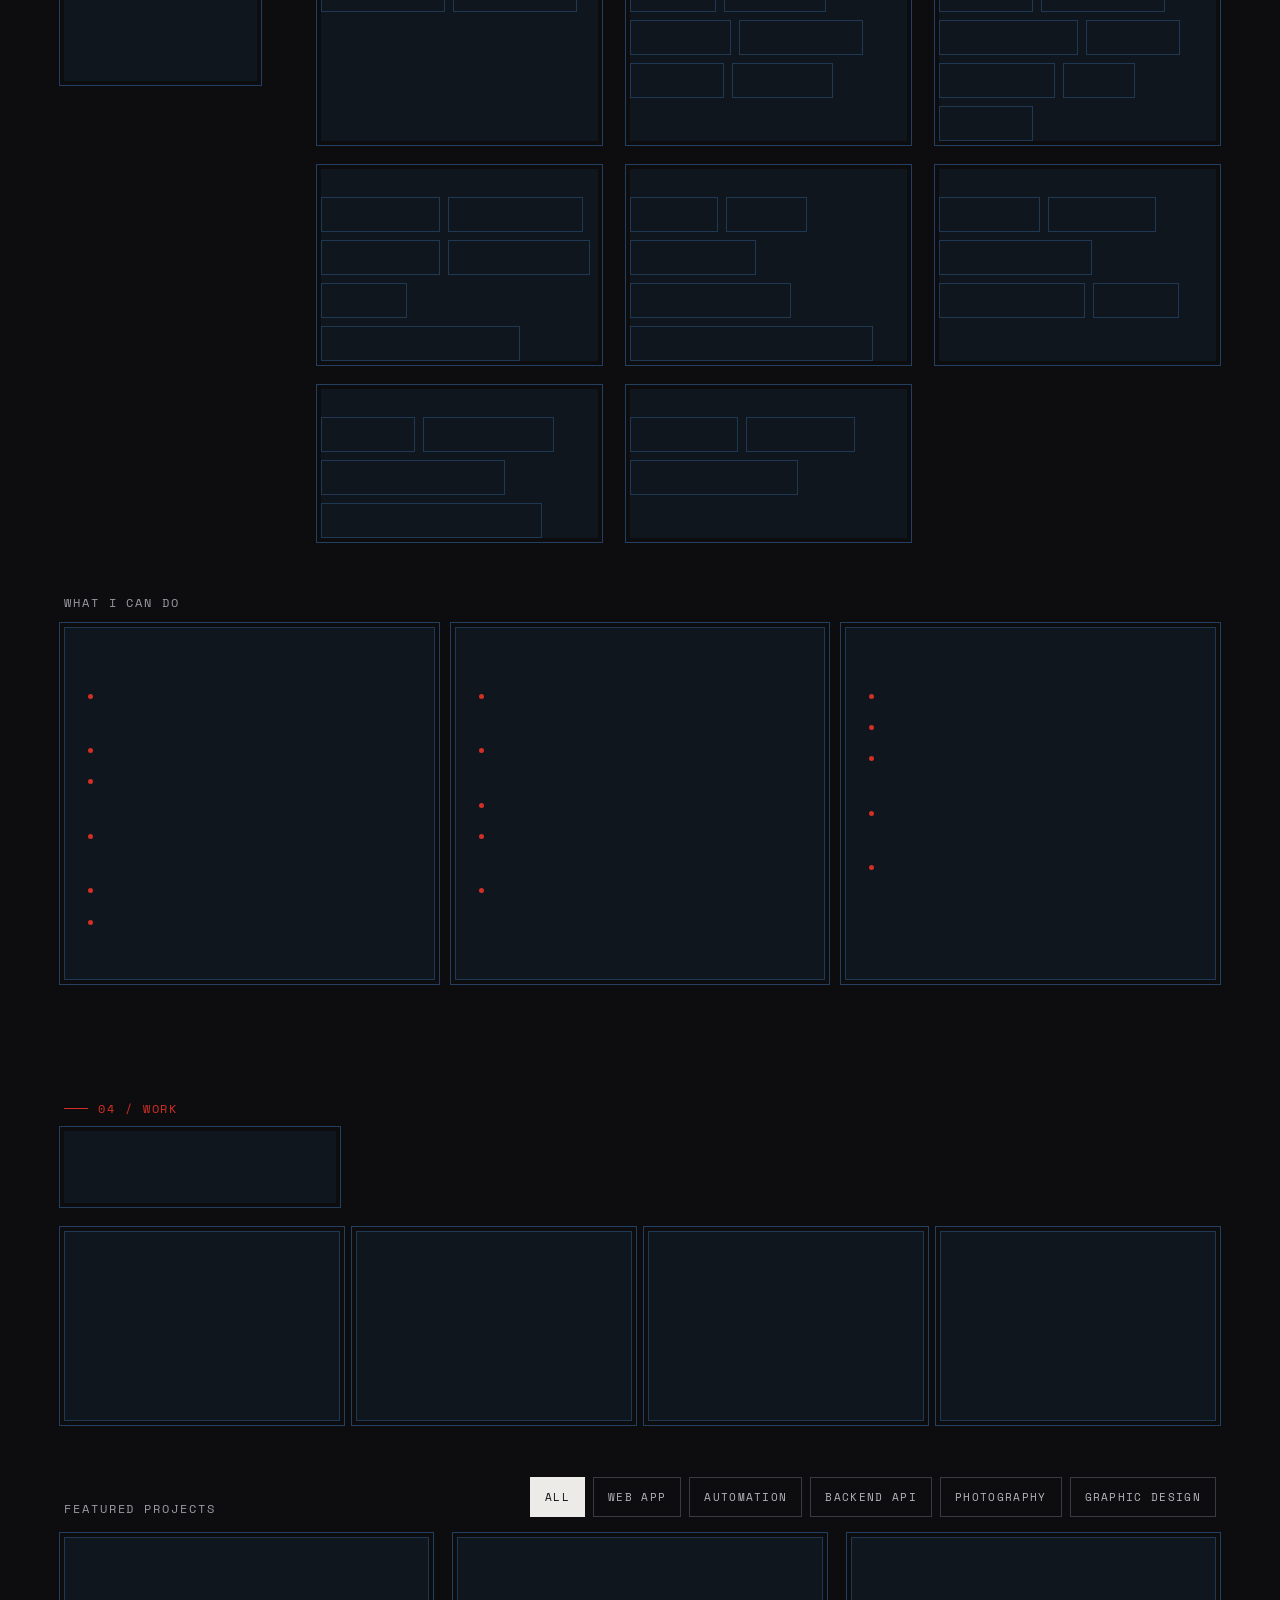
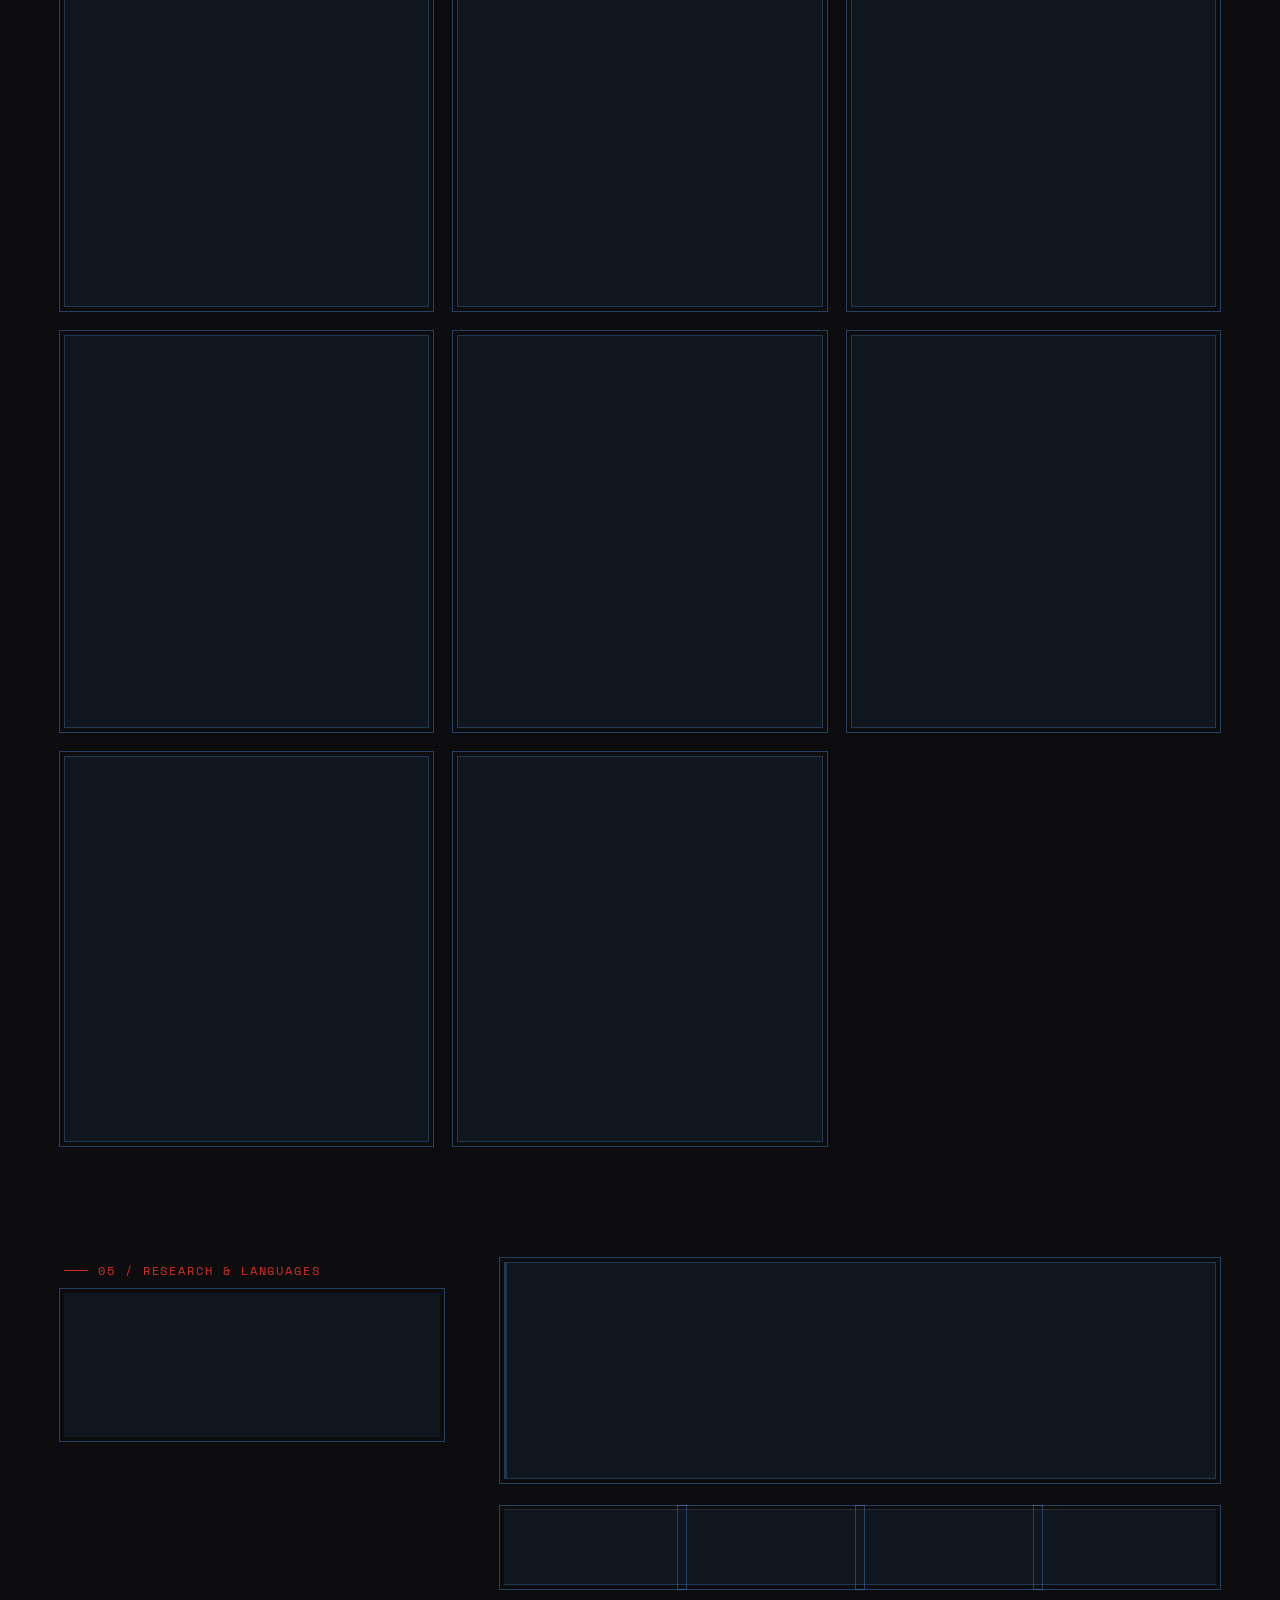
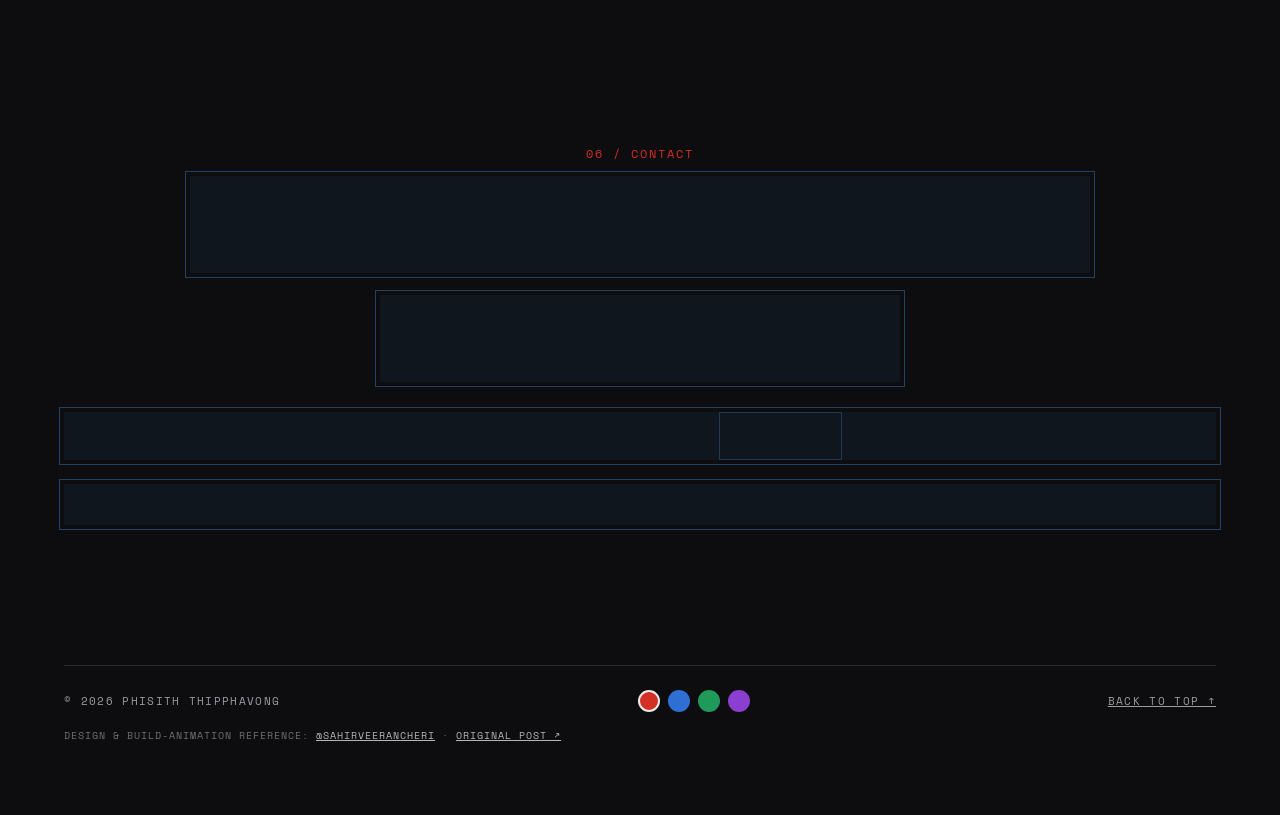
==== commit bb30d8d8: "Portrait frame 3:4 Upright frame showing the photo's full height, sides trimmed around the face; str" ====
--- a/index.html
+++ b/index.html
@@ -22,10 +22,10 @@
 <link rel="preconnect" href="https://fonts.googleapis.com">
 <link rel="preconnect" href="https://fonts.gstatic.com" crossorigin>
 <link href="https://fonts.googleapis.com/css2?family=Anton&family=Instrument+Serif:ital@1&family=Inter:wght@400;500;600&family=Space+Mono:wght@400;700&display=swap" rel="stylesheet">
-<link rel="stylesheet" href="css/style.css?v=6">
-<link rel="stylesheet" href="css/pages.css?v=6">
-<link rel="stylesheet" href="css/icons.css?v=6">
-<link rel="stylesheet" href="css/build-animation.css?v=6">
+<link rel="stylesheet" href="css/style.css?v=8">
+<link rel="stylesheet" href="css/pages.css?v=8">
+<link rel="stylesheet" href="css/icons.css?v=8">
+<link rel="stylesheet" href="css/build-animation.css?v=8">
 </head>
 <body>
 <a class="skip" href="#about">Skip to content</a>
@@ -80,7 +80,7 @@
       <div class="photo">
         <!-- Portrait: images/me.jpg. With JavaScript on, the 5 strips become slices of this photo and slide in to assemble it. -->
         <div class="photo-frame">
-          <img src="images/me.jpg?v=6" alt="Portrait of Phisith Thipphavong" width="1010" height="1010">
+          <img src="images/me.jpg?v=8" alt="Portrait of Phisith Thipphavong" width="1010" height="1010">
           <div class="strip" style="top:0%;transition-delay:0s"></div>
           <div class="strip" style="top:20%;transition-delay:.07s"></div>
           <div class="strip" style="top:40%;transition-delay:.14s"></div>
@@ -332,7 +332,7 @@
 
 <div class="toast" id="toast" role="status" aria-live="polite"></div>
 
-<script src="js/content.js?v=6" defer></script>
-<script src="js/main.js?v=6" defer></script>
+<script src="js/content.js?v=8" defer></script>
+<script src="js/main.js?v=8" defer></script>
 </body>
 </html>
--- a/css/style.css
+++ b/css/style.css
@@ -68,7 +68,7 @@
 .sketch>i:nth-of-type(1){left:-5px;top:-5px}.sketch>i:nth-of-type(2){right:-5px;top:-5px}
 .sketch>i:nth-of-type(3){left:-5px;bottom:-5px}.sketch>i:nth-of-type(4){right:-5px;bottom:-5px}
 .col-intro{position:relative;flex:1 1 300px;min-width:0;max-width:400px}
-.col-photo{position:relative;flex:0 1 360px;min-width:260px;margin:0 auto}
+.col-photo{position:relative;flex:0 1 300px;min-width:230px;margin:0 auto}
 .col-side{position:relative;flex:1 1 230px;min-width:0;max-width:290px}
 .intro{display:flex;flex-direction:column;gap:16px;transition:opacity .7s ease,transform .8s var(--ease)}
 .hello{margin:0;font-family:var(--serif);font-style:italic;font-size:38px;line-height:1}
@@ -82,8 +82,8 @@
 .btn-solid{background:var(--text);color:var(--bg);font-weight:700}.btn-solid:hover{color:var(--bg);background:#fff}
 .btn-line{color:var(--text);border:1px solid var(--line-3)}.btn-line:hover{border-color:var(--text)}
 .photo{position:relative;background:var(--accent);padding:12px;transition:opacity .4s ease,transform .7s cubic-bezier(.34,1.4,.64,1)}
-.photo-frame{position:relative;aspect-ratio:4/3;overflow:hidden;background:var(--bg-3)} /* 4:3 landscape: shows the full width, trims a little top and bottom */
-.photo-frame img{position:absolute;inset:0;width:100%;height:100%;object-fit:cover;object-position:50% 8%}
+.photo-frame{position:relative;aspect-ratio:3/4;overflow:hidden;background:var(--bg-3)} /* 3:4 portrait: full photo height, sides trimmed around the face */
+.photo-frame img{position:absolute;inset:0;width:100%;height:100%;object-fit:cover;object-position:62% 20%}
 .strip{position:absolute;left:0;right:0;height:20.5%;background:#1a1a1f;background-image:repeating-linear-gradient(45deg,rgba(255,255,255,.03) 0 10px,transparent 10px 20px);transition:transform .6s var(--ease),opacity .4s ease}
 .photo-label{position:absolute;inset:0;display:flex;align-items:center;justify-content:center;font-family:var(--mono);font-size:12px;letter-spacing:.12em;color:var(--muted);transition:opacity .4s ease .6s}
 .photo-cap{margin:10px 0 0;display:flex;justify-content:space-between;font-family:var(--mono);font-size:11px;letter-spacing:.12em;color:#fff}
--- a/css/pages.css
+++ b/css/pages.css
@@ -71,3 +71,6 @@
 /* Dev page: project screenshot + live demo button */
 .case-shot{display:block;width:100%;max-width:760px;height:auto;margin:16px 0 0;border:1px solid var(--line-2);border-radius:4px}
 .case-side{display:flex;flex-direction:column;align-items:stretch;gap:10px}
+
+/* Home project card: logo shown whole on its own background */
+.thumb.thumb-logo{background-size:62% auto;background-repeat:no-repeat;background-position:center}
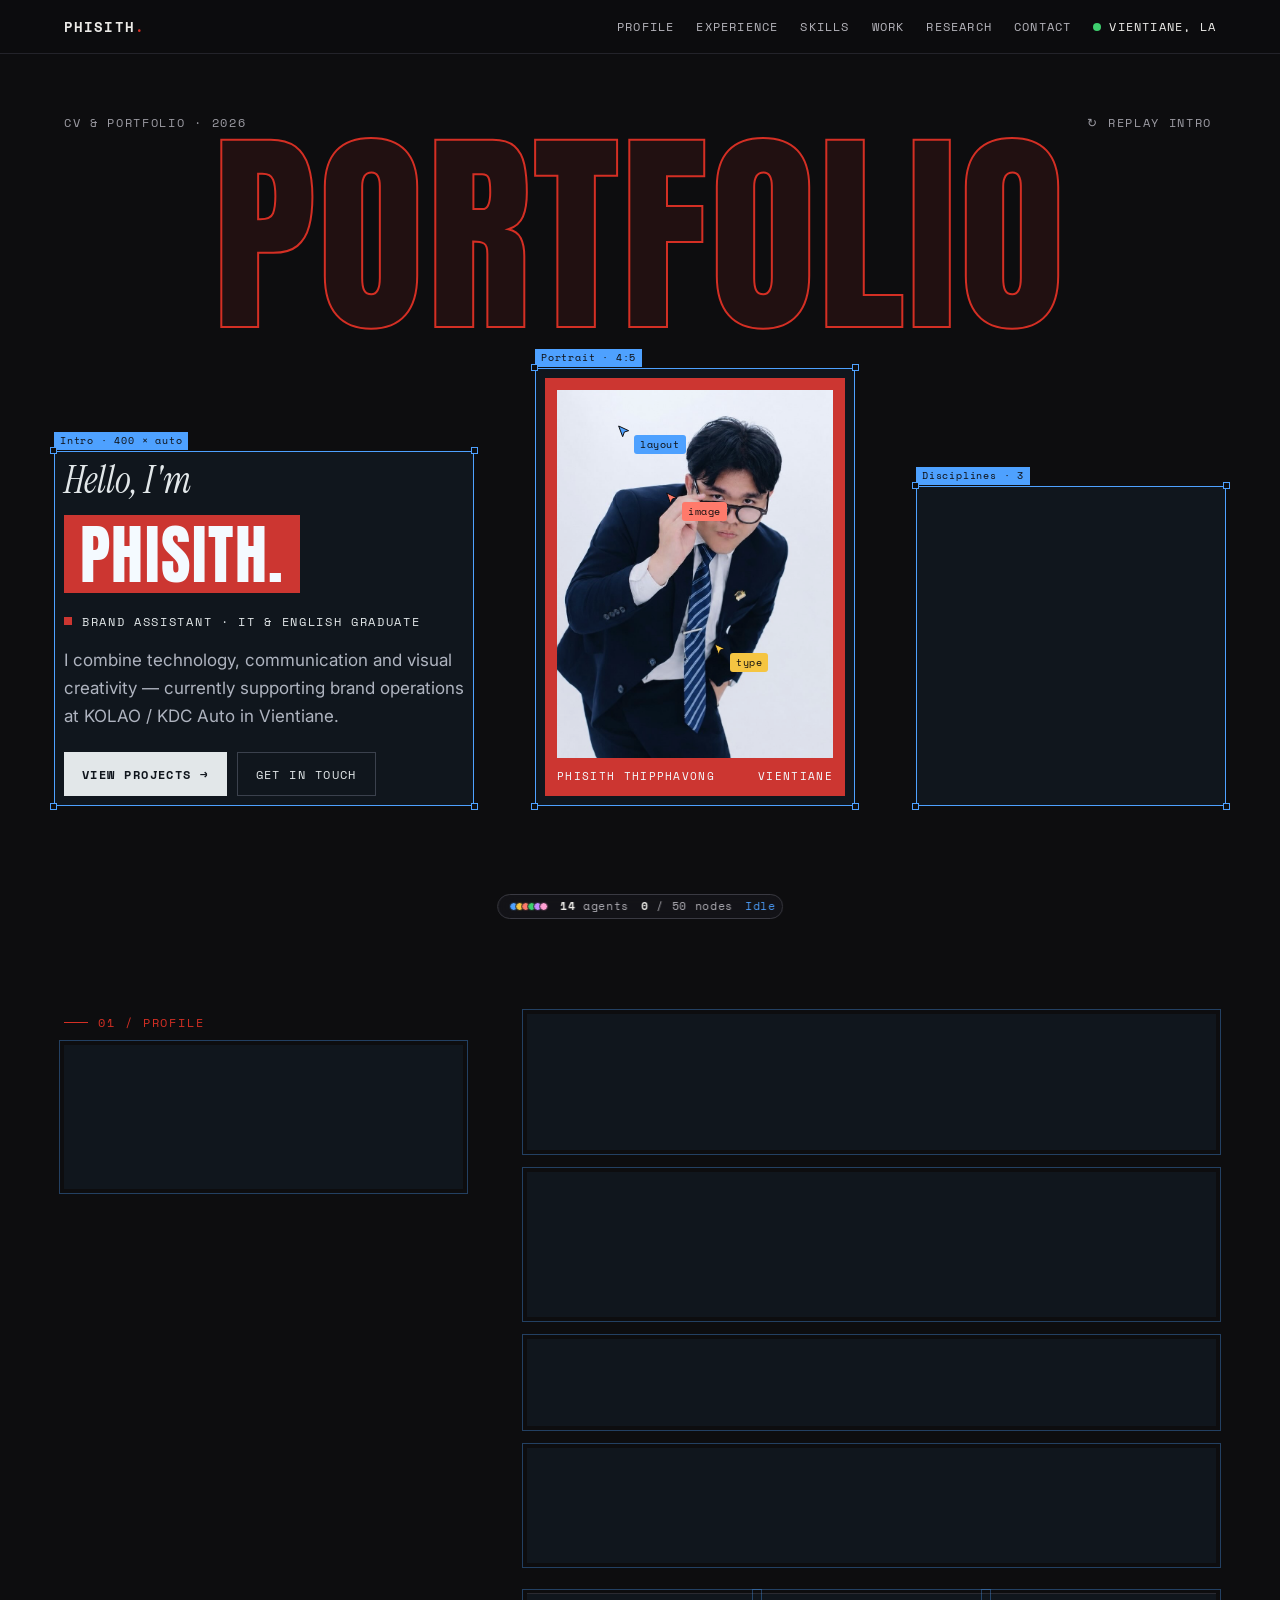
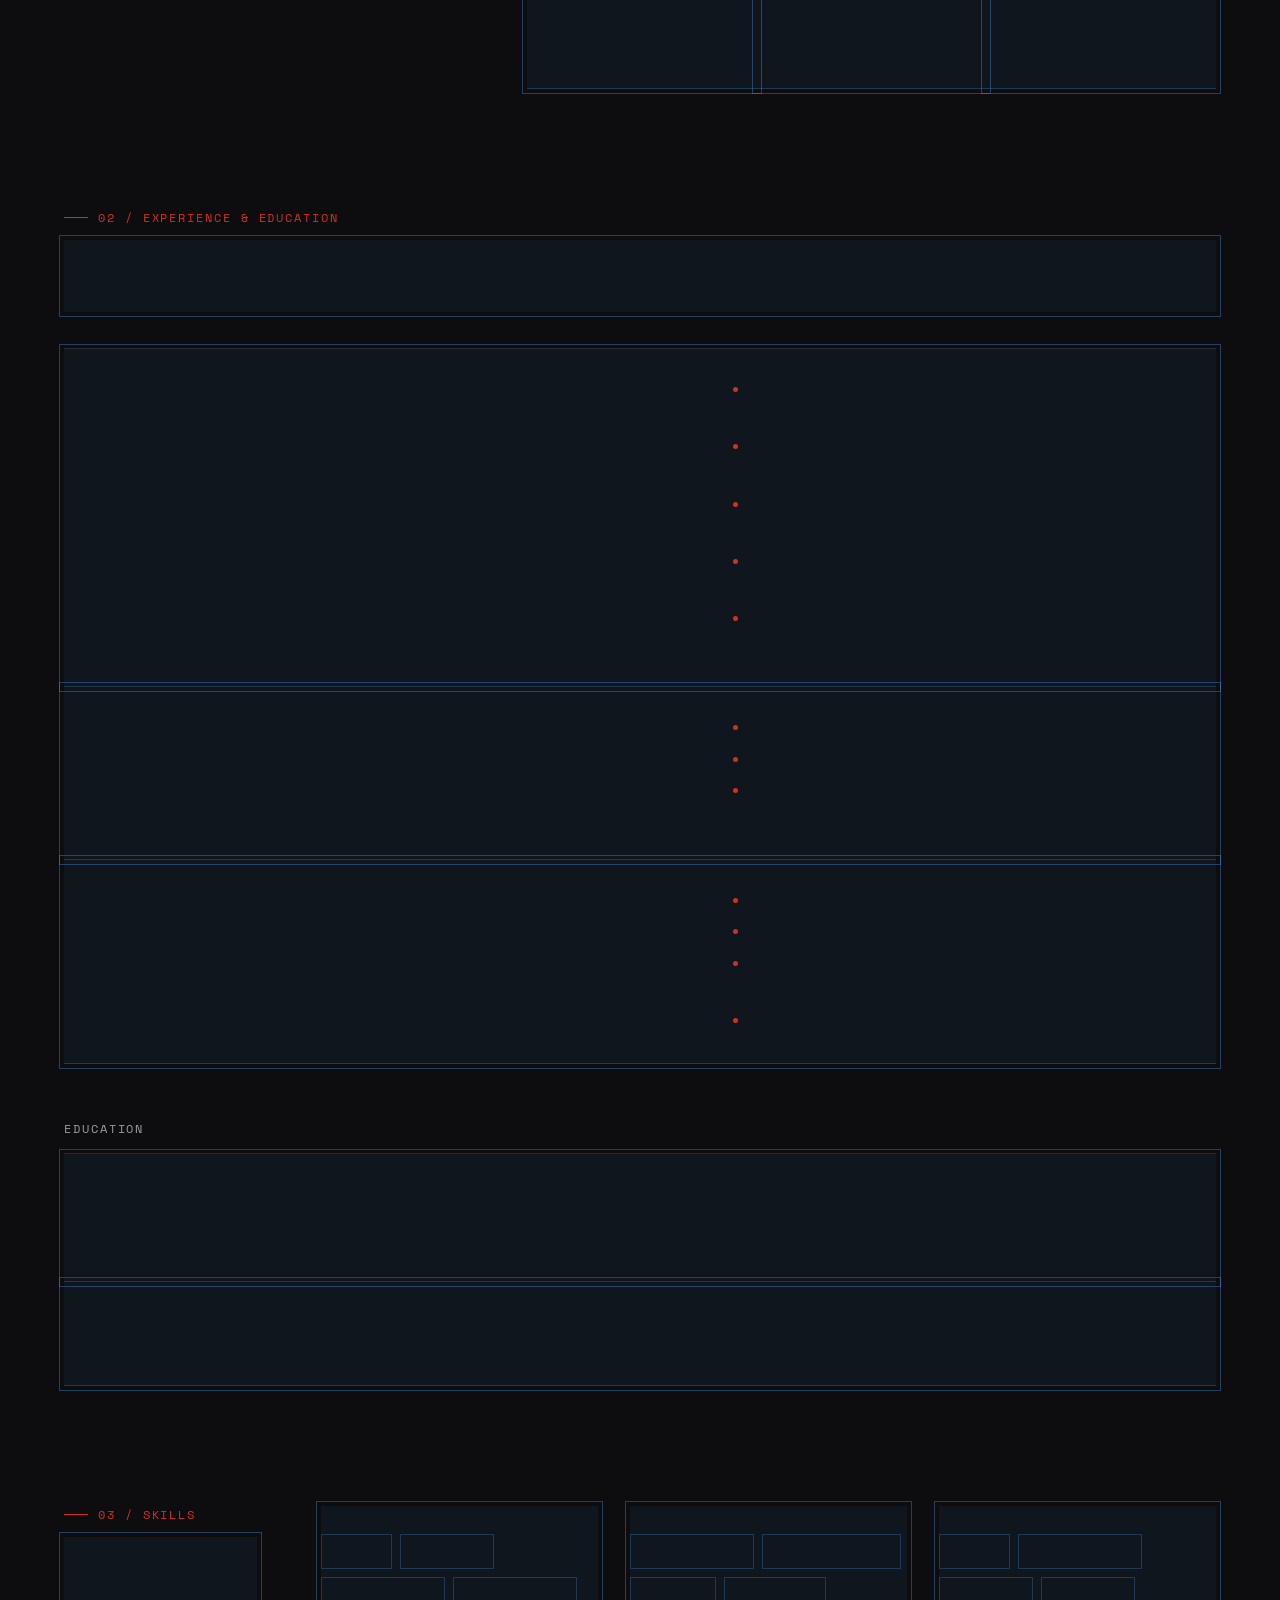
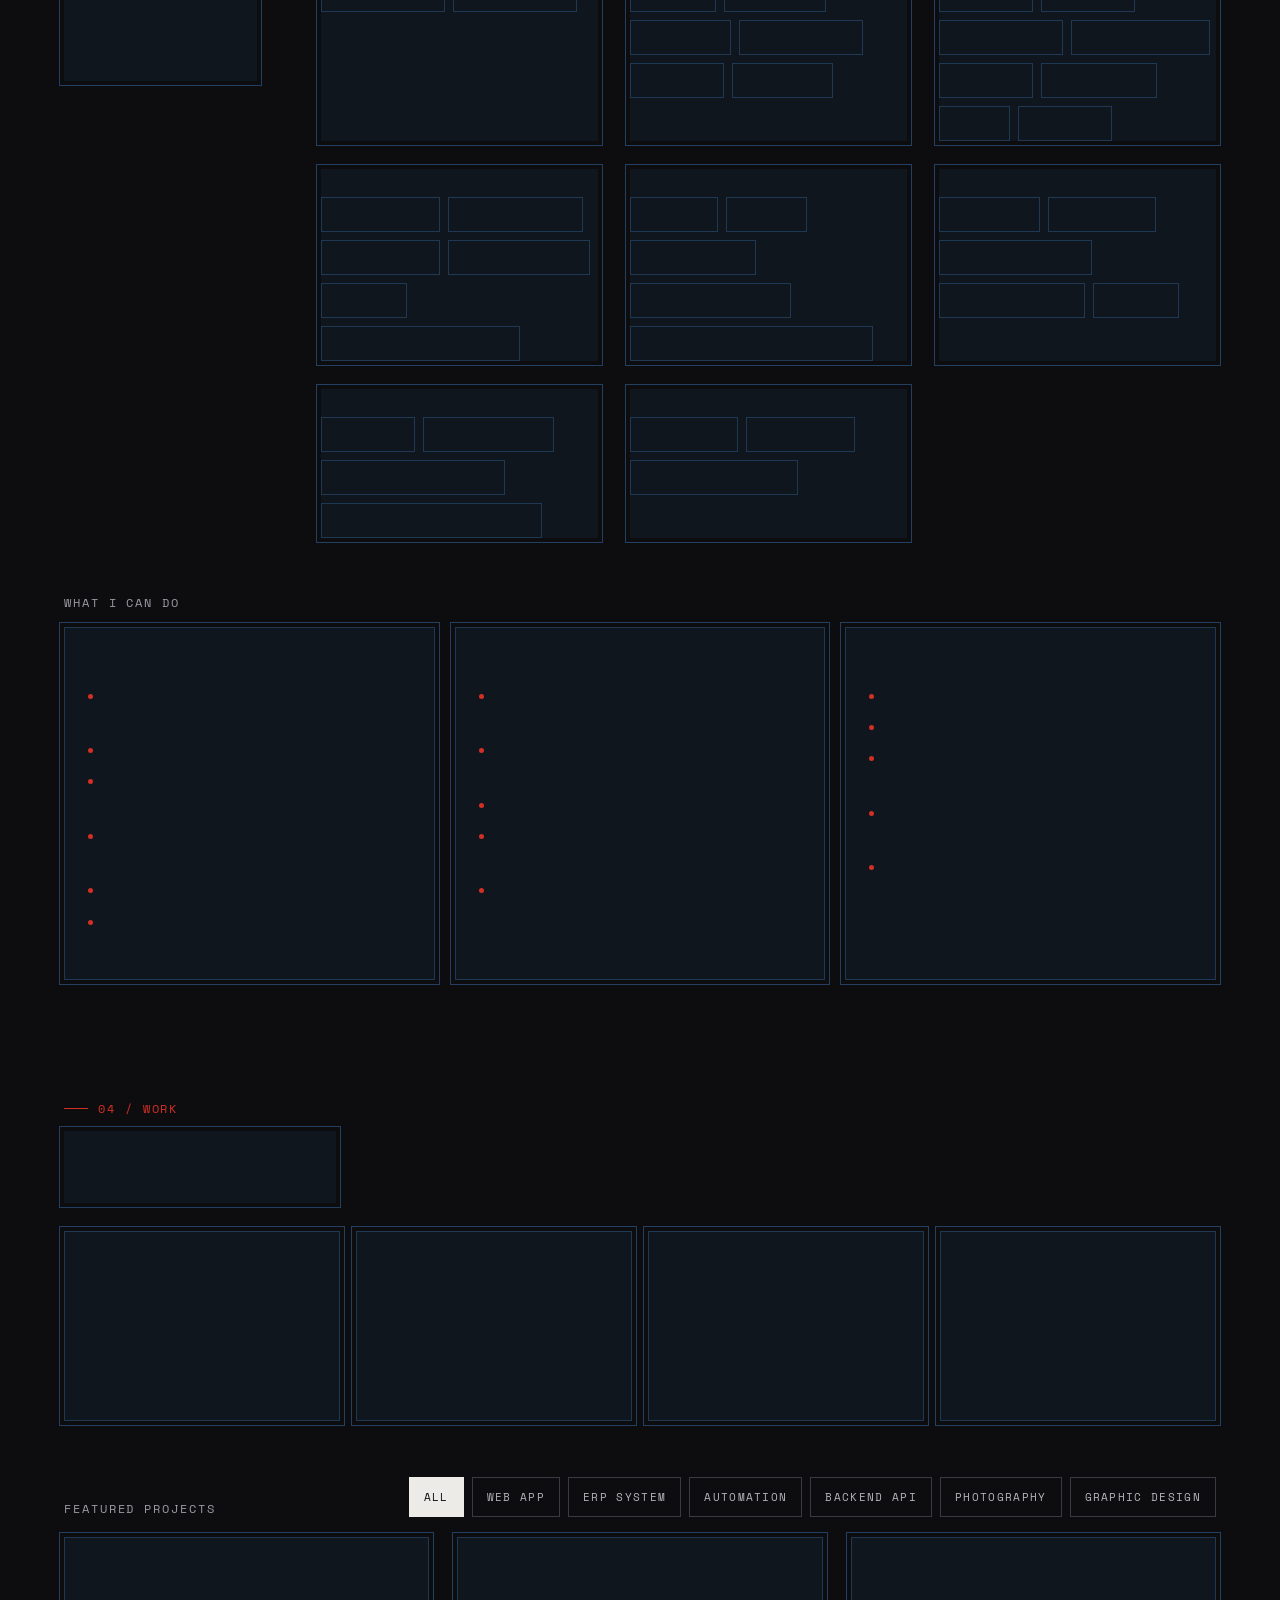
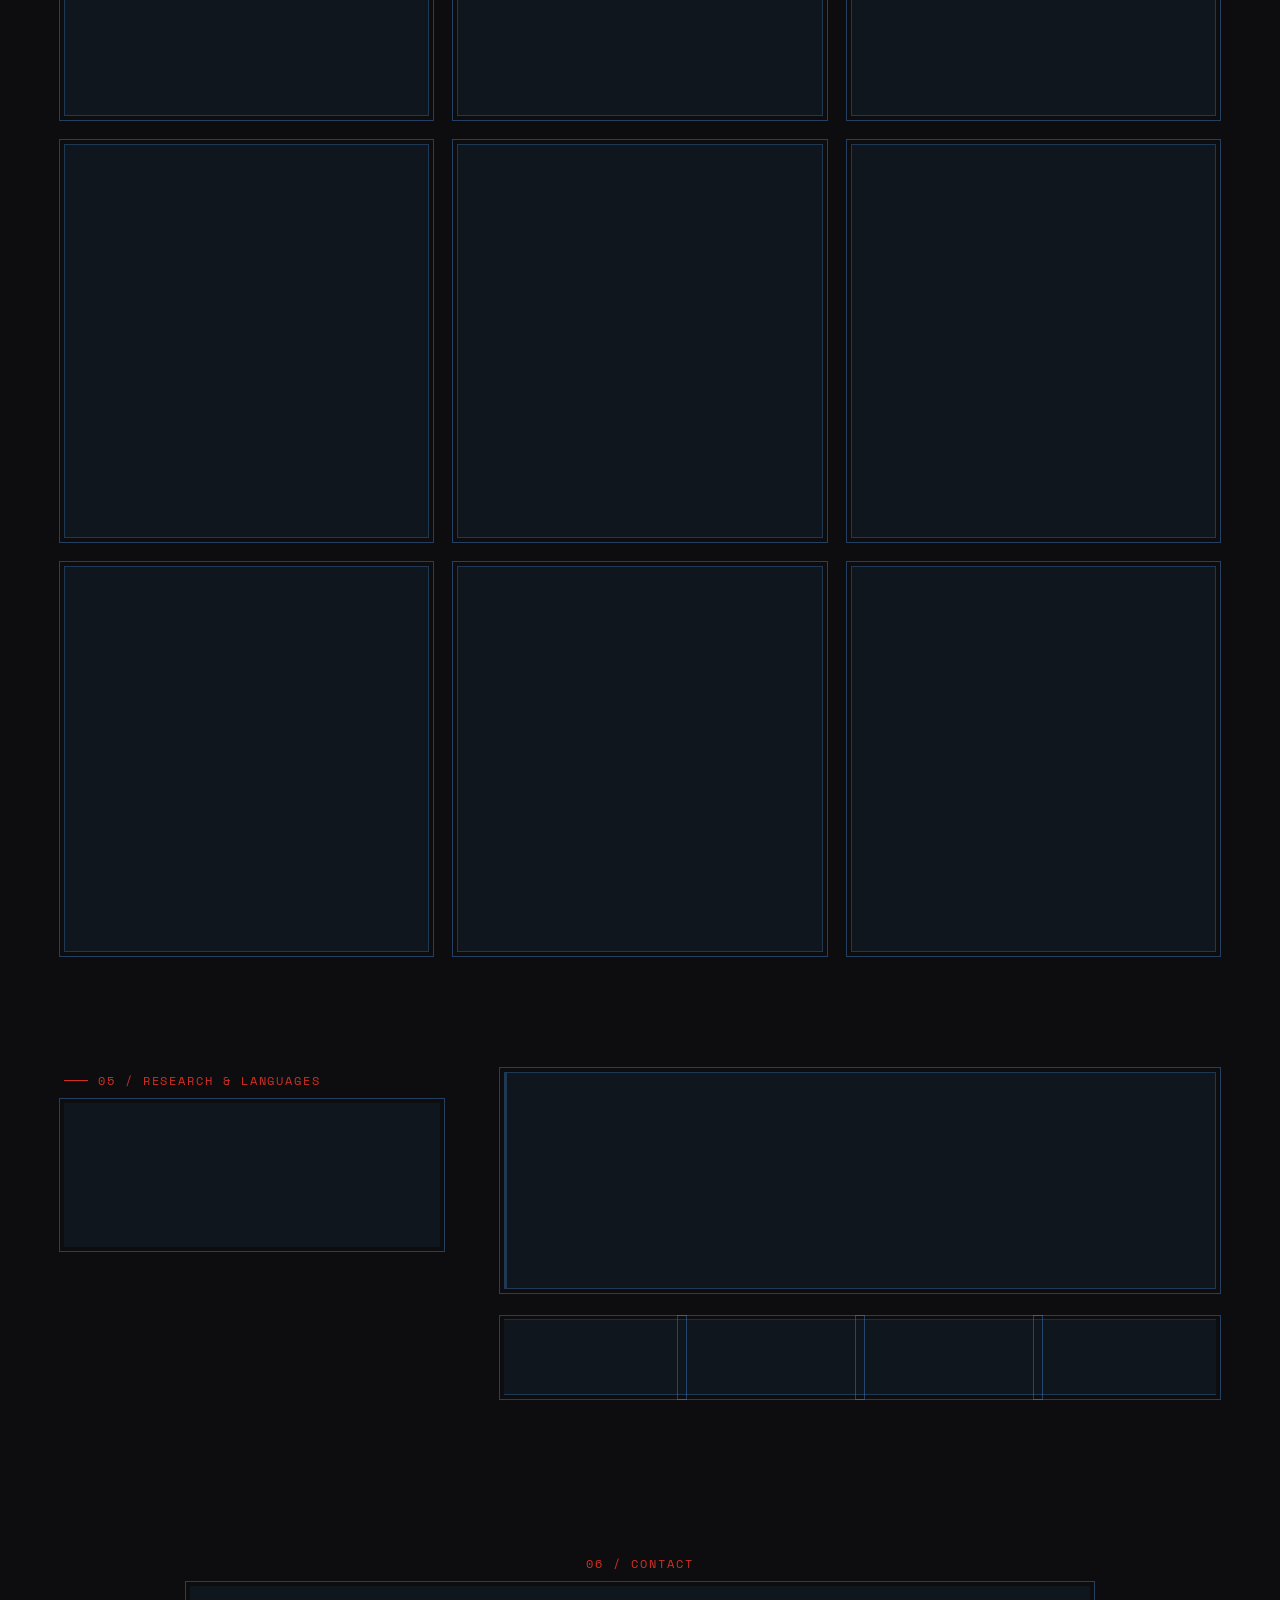
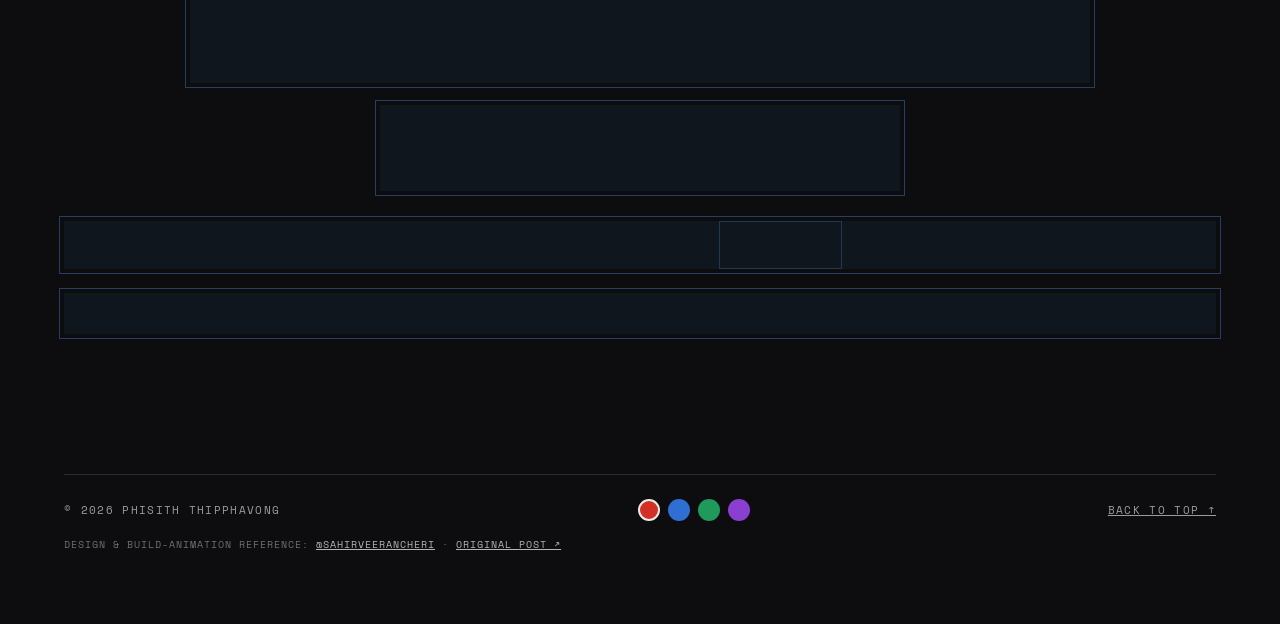
==== commit 2dc986de: "Add LaoRum ERP; Restaurant POS screenshot and newer features Co-Authored-By: Claude Opus 5.5 <norepl" ====
--- a/index.html
+++ b/index.html
@@ -22,10 +22,10 @@
 <link rel="preconnect" href="https://fonts.googleapis.com">
 <link rel="preconnect" href="https://fonts.gstatic.com" crossorigin>
 <link href="https://fonts.googleapis.com/css2?family=Anton&family=Instrument+Serif:ital@1&family=Inter:wght@400;500;600&family=Space+Mono:wght@400;700&display=swap" rel="stylesheet">
-<link rel="stylesheet" href="css/style.css?v=8">
-<link rel="stylesheet" href="css/pages.css?v=8">
-<link rel="stylesheet" href="css/icons.css?v=8">
-<link rel="stylesheet" href="css/build-animation.css?v=8">
+<link rel="stylesheet" href="css/style.css?v=9">
+<link rel="stylesheet" href="css/pages.css?v=9">
+<link rel="stylesheet" href="css/icons.css?v=9">
+<link rel="stylesheet" href="css/build-animation.css?v=9">
 </head>
 <body>
 <a class="skip" href="#about">Skip to content</a>
@@ -80,7 +80,7 @@
       <div class="photo">
         <!-- Portrait: images/me.jpg. With JavaScript on, the 5 strips become slices of this photo and slide in to assemble it. -->
         <div class="photo-frame">
-          <img src="images/me.jpg?v=8" alt="Portrait of Phisith Thipphavong" width="1010" height="1010">
+          <img src="images/me.jpg?v=9" alt="Portrait of Phisith Thipphavong" width="1010" height="1010">
           <div class="strip" style="top:0%;transition-delay:0s"></div>
           <div class="strip" style="top:20%;transition-delay:.07s"></div>
           <div class="strip" style="top:40%;transition-delay:.14s"></div>
@@ -199,7 +199,7 @@
     <div class="skill-groups">
       <div class="bi sgroup" data-label="skills"><p class="sg-title">PROGRAMMING</p><div class="chips"><span data-icon="cpp">C++</span><span data-icon="python">Python</span><span data-icon="javascript">JavaScript</span><span data-icon="typescript">TypeScript</span></div></div>
       <div class="bi sgroup" data-label="skills"><p class="sg-title">WEB DEVELOPMENT</p><div class="chips"><span data-icon="html">HTML / CSS</span><span data-icon="tailwind">Tailwind CSS</span><span data-icon="react">React</span><span data-icon="next">Next.js</span><span data-icon="node">Node.js</span><span data-icon="express">Express.js</span><span data-icon="django">Django</span><span data-icon="fastapi">FastAPI</span></div></div>
-      <div class="bi sgroup" data-label="skills"><p class="sg-title">DATABASE &amp; TOOLS</p><div class="chips"><span data-icon="db">SQL</span><span data-icon="postgresql">PostgreSQL</span><span data-icon="prisma">Prisma</span><span data-icon="sqlalchemy">SQLAlchemy</span><span data-icon="github">Git / GitHub</span><span data-icon="docker">Docker</span><span data-icon="api">REST APIs</span><span data-icon="jwt">JWT</span><span data-icon="pytest">pytest</span></div></div>
+      <div class="bi sgroup" data-label="skills"><p class="sg-title">DATABASE &amp; TOOLS</p><div class="chips"><span data-icon="db">SQL</span><span data-icon="postgresql">PostgreSQL</span><span data-icon="db">SQLite</span><span data-icon="prisma">Prisma</span><span data-icon="sqlalchemy">SQLAlchemy</span><span data-icon="github">Git / GitHub</span><span data-icon="docker">Docker</span><span data-icon="api">REST APIs</span><span data-icon="jwt">JWT</span><span data-icon="pytest">pytest</span></div></div>
       <div class="bi sgroup" data-label="skills"><p class="sg-title">CREATIVE</p><div class="chips"><span data-badge="Ps" style="--brand:#31a8ff">Photoshop</span><span data-badge="Ai" style="--brand:#ff9a00">Illustrator</span><span data-badge="Lr" style="--brand:#31a8ff">Lightroom</span><span data-badge="Pr" style="--brand:#9999ff">Premiere Pro</span><span data-icon="canva">Canva</span><span data-icon="camera">Photography / camera</span></div></div>
       <div class="bi sgroup" data-label="skills"><p class="sg-title">OFFICE &amp; BUSINESS</p><div class="chips"><span data-badge="X" style="--brand:#21a366">Excel</span><span data-badge="W" style="--brand:#2b7cd3">Word</span><span data-badge="P" style="--brand:#d35230">PowerPoint</span><span data-icon="chart">Brand reporting</span><span data-icon="python">Report automation (Python)</span></div></div>
       <div class="bi sgroup" data-label="skills"><p class="sg-title">PEOPLE &amp; BUSINESS</p><div class="chips"><span>Management</span><span>Negotiation</span><span>Critical thinking</span><span>Customer service</span><span>Teamwork</span></div></div>
@@ -332,7 +332,7 @@
 
 <div class="toast" id="toast" role="status" aria-live="polite"></div>
 
-<script src="js/content.js?v=8" defer></script>
-<script src="js/main.js?v=8" defer></script>
+<script src="js/content.js?v=9" defer></script>
+<script src="js/main.js?v=9" defer></script>
 </body>
 </html>
